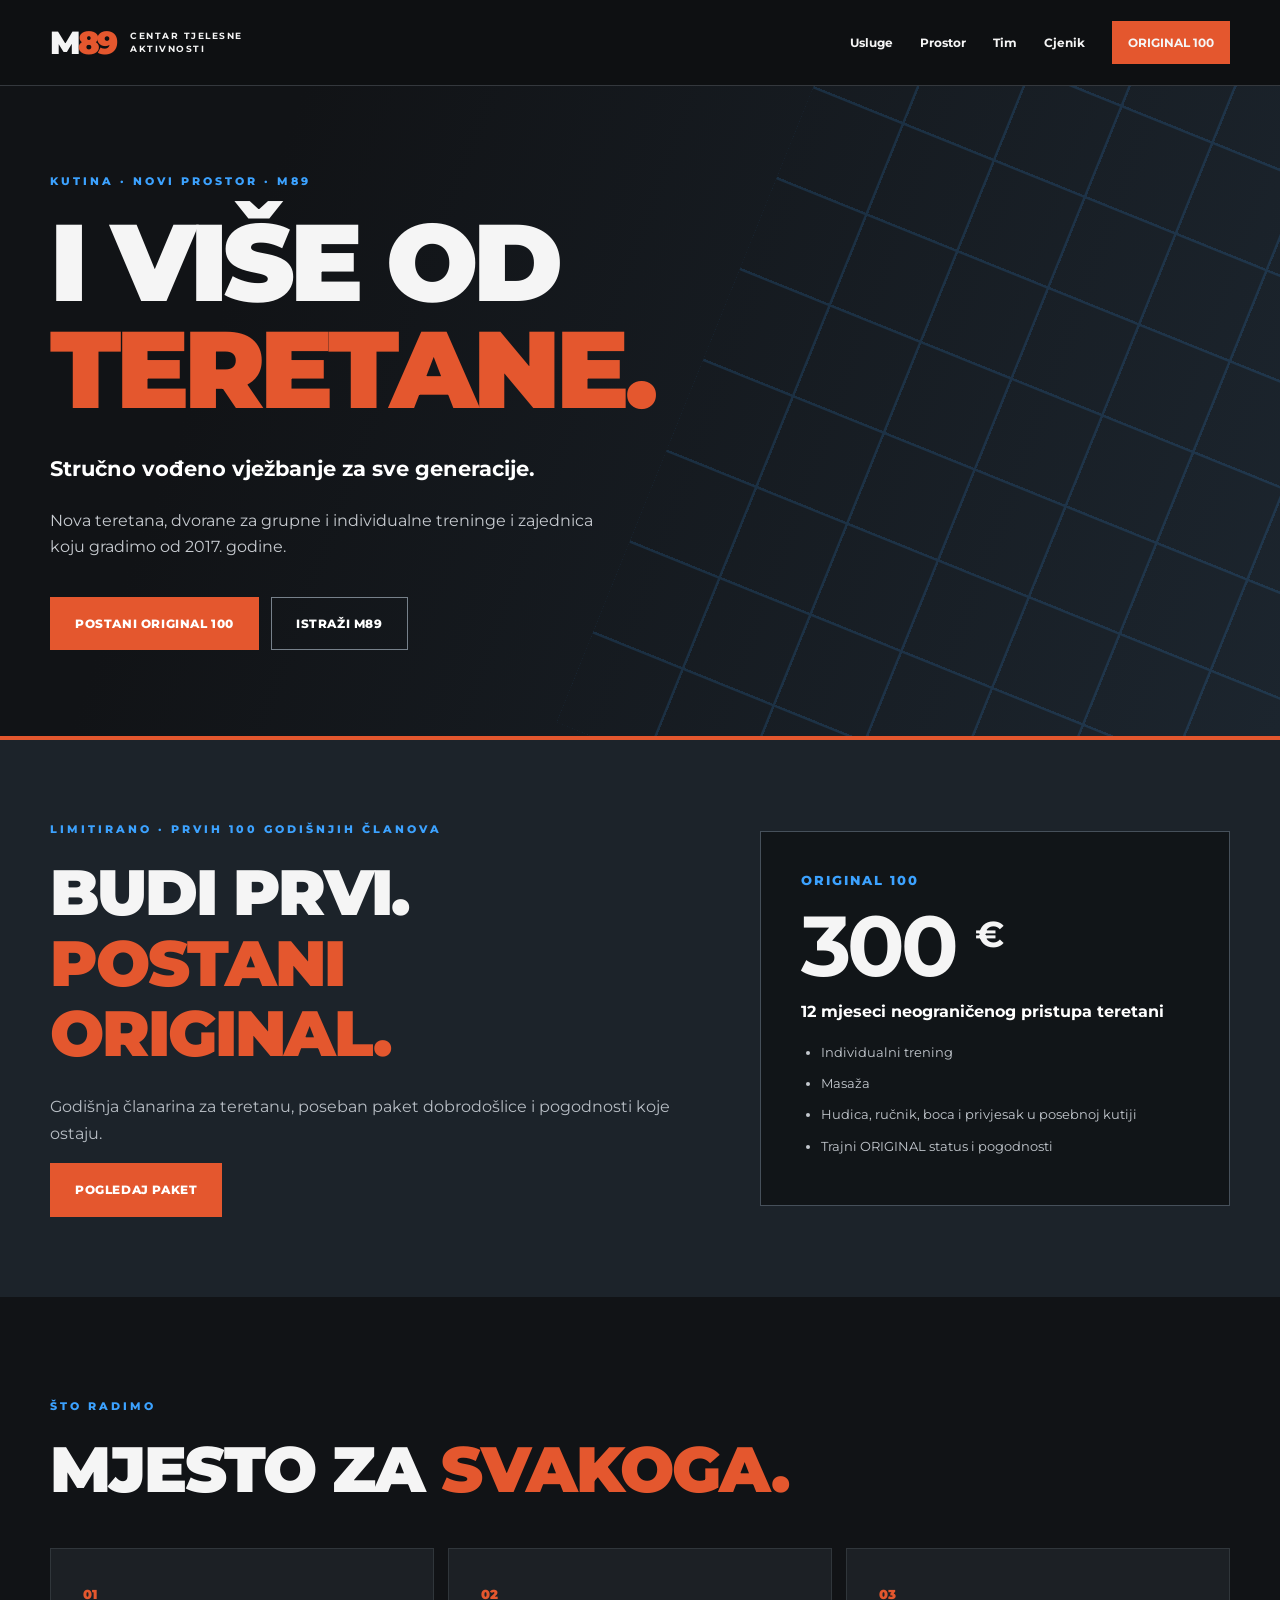
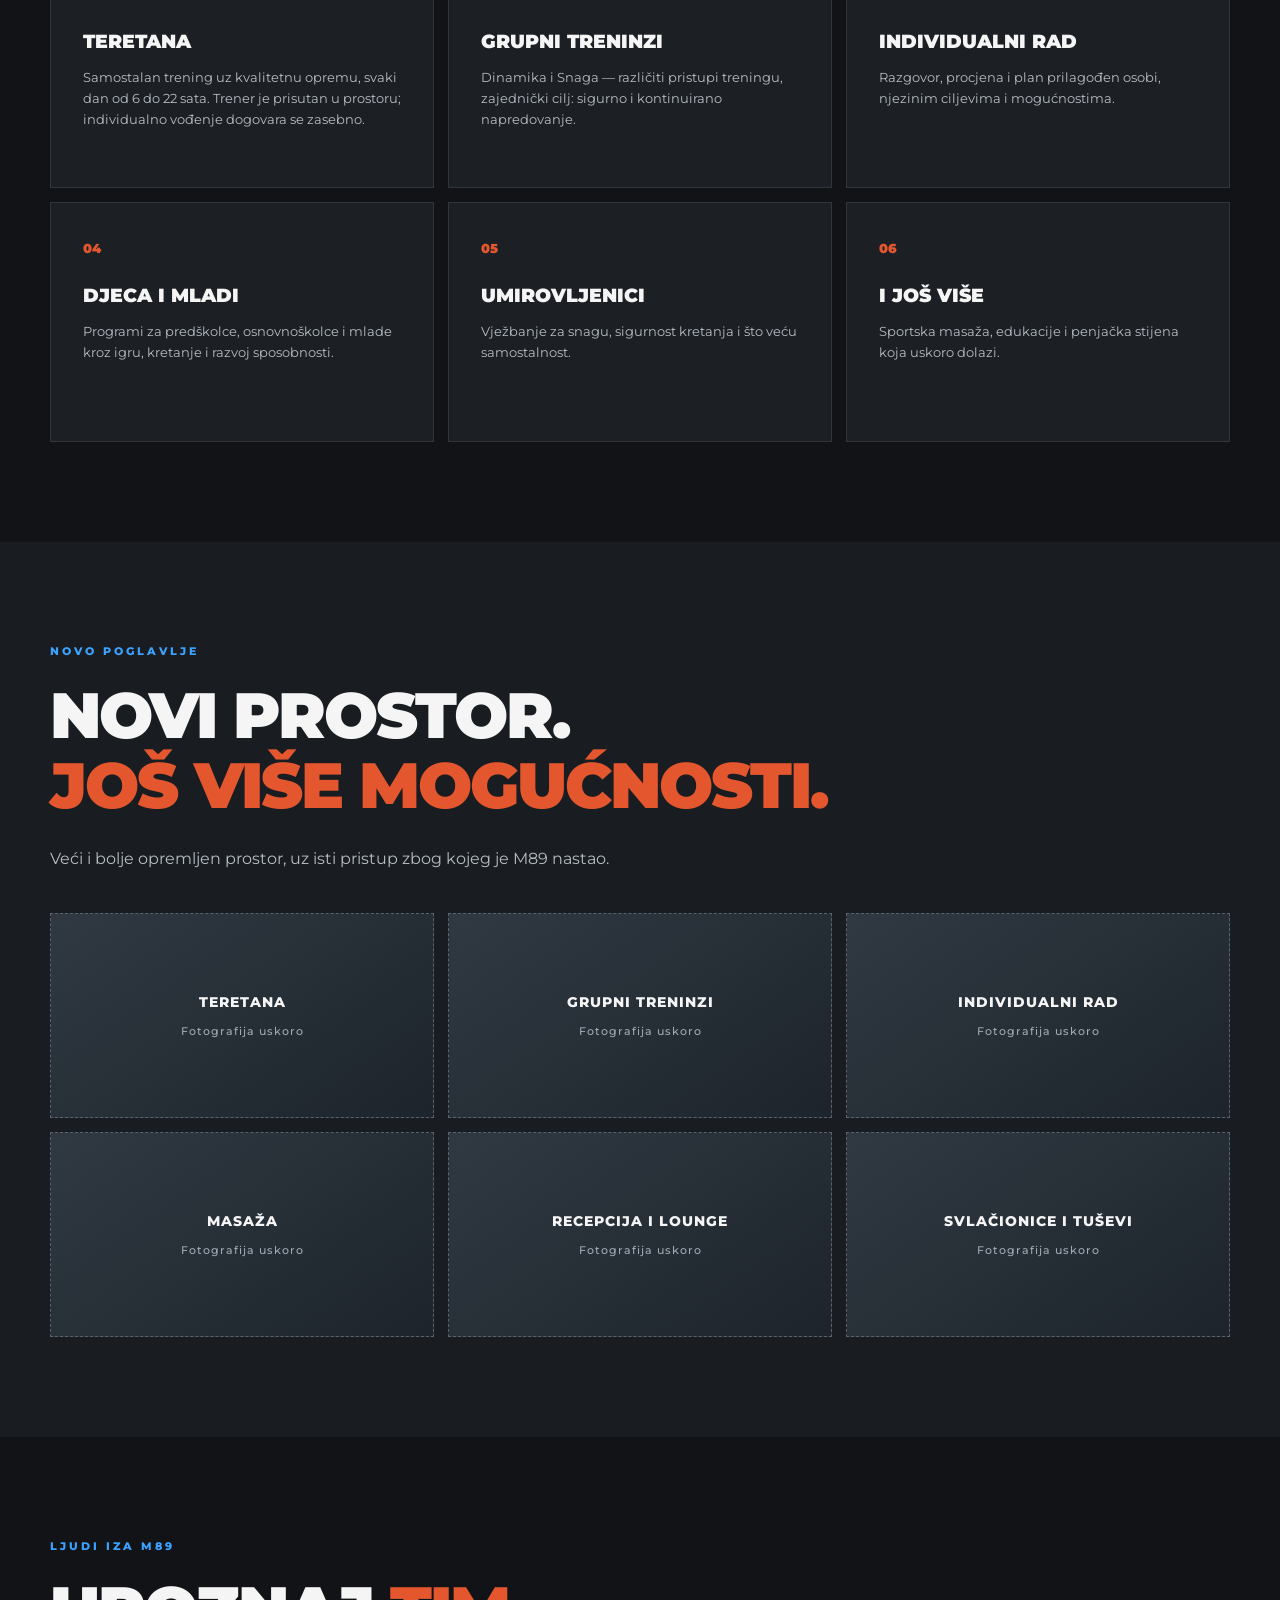
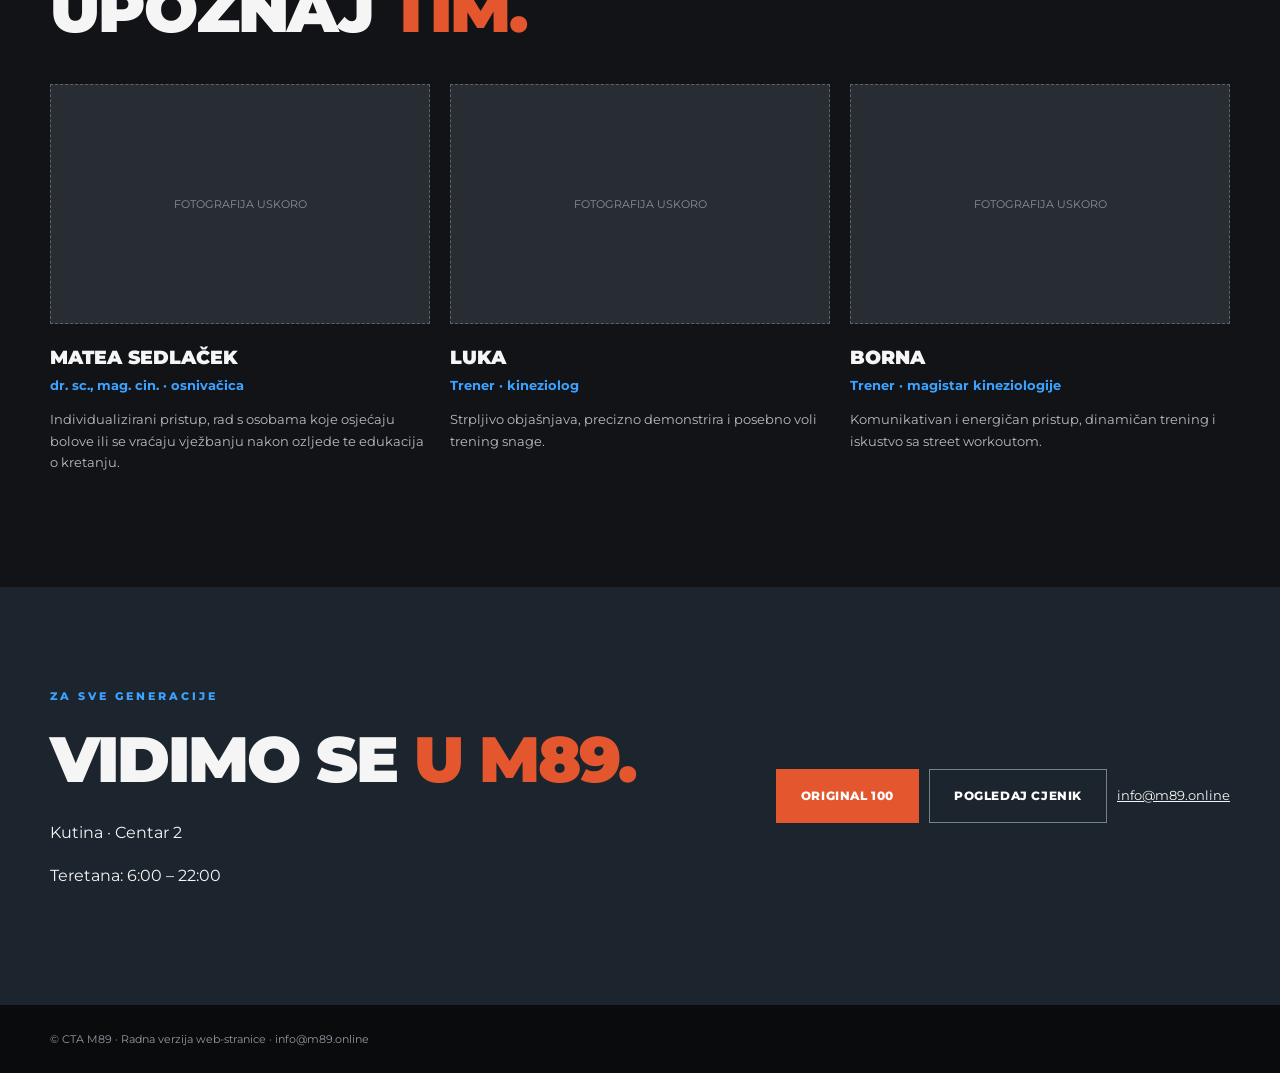
==== index.html @ 89d0e779 "Add files via upload" ====
<!doctype html><html lang="hr"><head><meta charset="utf-8"><meta name="viewport" content="width=device-width,initial-scale=1"><meta name="description" content="CTA M89 Kutina — stručno vođeno vježbanje za sve generacije."><title>CTA M89 | I više od teretane</title><link rel="preconnect" href="https://fonts.googleapis.com"><link rel="preconnect" href="https://fonts.gstatic.com" crossorigin><link href="https://fonts.googleapis.com/css2?family=Montserrat:wght@400;500;600;700;800;900&display=swap" rel="stylesheet"><link rel="stylesheet" href="style.css"></head><body><header class="nav"><a class="brand" href="./"><span class="mark">M<span>89</span></span><small>CENTAR TJELESNE AKTIVNOSTI</small></a><button class="menu" aria-label="Otvori izbornik" onclick="document.querySelector('.links').classList.toggle('open')">☰</button><nav class="links"><a href="#usluge">Usluge</a><a href="#prostor">Prostor</a><a href="#tim">Tim</a><a href="cjenik/">Cjenik</a><a class="navcta" href="original-100/">ORIGINAL 100</a></nav></header><main><section class="hero"><div class="wrap"><div class="eyebrow">KUTINA · NOVI PROSTOR · M89</div><h1>I VIŠE OD<br><em>TERETANE.</em></h1><p class="lead">Stručno vođeno vježbanje za sve generacije.</p><p>Nova teretana, dvorane za grupne i individualne treninge i zajednica koju gradimo od 2017. godine.</p><div class="actions"><a class="btn" href="original-100/">POSTANI ORIGINAL 100</a><a class="btn ghost" href="#usluge">ISTRAŽI M89</a></div></div><div class="hero-grid" aria-hidden="true"></div></section><section class="feature" id="original"><div class="wrap feature-inner"><div><div class="eyebrow">LIMITIRANO · PRVIH 100 GODIŠNJIH ČLANOVA</div><h2>BUDI PRVI.<br><em>POSTANI ORIGINAL.</em></h2><p>Godišnja članarina za teretanu, poseban paket dobrodošlice i pogodnosti koje ostaju.</p><a class="btn" href="original-100/">POGLEDAJ PAKET</a></div><div class="pricepanel"><span>ORIGINAL 100</span><strong>300 <sup>€</sup></strong><p>12 mjeseci neograničenog pristupa teretani</p><ul><li>Individualni trening</li><li>Masaža</li><li>Hudica, ručnik, boca i privjesak u posebnoj kutiji</li><li>Trajni ORIGINAL status i pogodnosti</li></ul></div></div></section><section class="section" id="usluge"><div class="wrap"><div class="eyebrow">ŠTO RADIMO</div><h2>MJESTO ZA <em>SVAKOGA.</em></h2><div class="cards"><article><span>01</span><h3>TERETANA</h3><p>Samostalan trening uz kvalitetnu opremu, svaki dan od 6 do 22 sata. Trener je prisutan u prostoru; individualno vođenje dogovara se zasebno.</p></article><article><span>02</span><h3>GRUPNI TRENINZI</h3><p>Dinamika i Snaga — različiti pristupi treningu, zajednički cilj: sigurno i kontinuirano napredovanje.</p></article><article><span>03</span><h3>INDIVIDUALNI RAD</h3><p>Razgovor, procjena i plan prilagođen osobi, njezinim ciljevima i mogućnostima.</p></article><article><span>04</span><h3>DJECA I MLADI</h3><p>Programi za predškolce, osnovnoškolce i mlade kroz igru, kretanje i razvoj sposobnosti.</p></article><article><span>05</span><h3>UMIROVLJENICI</h3><p>Vježbanje za snagu, sigurnost kretanja i što veću samostalnost.</p></article><article><span>06</span><h3>I JOŠ VIŠE</h3><p>Sportska masaža, edukacije i penjačka stijena koja uskoro dolazi.</p></article></div></div></section><section class="section alt" id="prostor"><div class="wrap"><div class="eyebrow">NOVO POGLAVLJE</div><h2>NOVI PROSTOR.<br><em>JOŠ VIŠE MOGUĆNOSTI.</em></h2><p class="intro">Veći i bolje opremljen prostor, uz isti pristup zbog kojeg je M89 nastao.</p><div class="photos"><div>TERETANA<small>Fotografija uskoro</small></div><div>GRUPNI TRENINZI<small>Fotografija uskoro</small></div><div>INDIVIDUALNI RAD<small>Fotografija uskoro</small></div><div>MASAŽA<small>Fotografija uskoro</small></div><div>RECEPCIJA I LOUNGE<small>Fotografija uskoro</small></div><div>SVLAČIONICE I TUŠEVI<small>Fotografija uskoro</small></div></div></div></section><section class="section" id="tim"><div class="wrap"><div class="eyebrow">LJUDI IZA M89</div><h2>UPOZNAJ <em>TIM.</em></h2><div class="team"><article><div class="portrait">FOTOGRAFIJA USKORO</div><h3>MATEA SEDLAČEK</h3><p class="role">dr. sc., mag. cin. · osnivačica</p><p>Individualizirani pristup, rad s osobama koje osjećaju bolove ili se vraćaju vježbanju nakon ozljede te edukacija o kretanju.</p></article><article><div class="portrait">FOTOGRAFIJA USKORO</div><h3>LUKA</h3><p class="role">Trener · kineziolog</p><p>Strpljivo objašnjava, precizno demonstrira i posebno voli trening snage.</p></article><article><div class="portrait">FOTOGRAFIJA USKORO</div><h3>BORNA</h3><p class="role">Trener · magistar kineziologije</p><p>Komunikativan i energičan pristup, dinamičan trening i iskustvo sa street workoutom.</p></article></div></div></section><section class="section contact"><div class="wrap"><div><div class="eyebrow">ZA SVE GENERACIJE</div><h2>VIDIMO SE <em>U M89.</em></h2><p>Kutina · Centar 2</p><p>Teretana: 6:00 – 22:00</p></div><div class="contact-actions"><a class="btn" href="original-100/">ORIGINAL 100</a><a class="btn ghost" href="cjenik/">POGLEDAJ CJENIK</a><a class="mail" href="mailto:info@m89.online">info@m89.online</a></div></div></section></main><footer><div class="wrap">© CTA M89 · Radna verzija web-stranice · <a href="mailto:info@m89.online">info@m89.online</a></div></footer></body></html>
---- style.css ----
:root{--bg:#111316;--panel:#1b1f23;--panel2:#23282e;--txt:#f5f5f5;--muted:#b7bdc4;--orange:#e4572e;--blue:#3ca2ff}*{box-sizing:border-box}html{scroll-behavior:smooth}body{margin:0;background:var(--bg);color:var(--txt);font-family:Montserrat,Arial,sans-serif;line-height:1.65}a{color:inherit;text-decoration:none}.wrap{width:min(1180px,calc(100% - 48px));margin:auto}.nav{height:86px;display:flex;align-items:center;justify-content:space-between;padding:0 max(24px,calc((100vw - 1180px)/2));background:#0e1012;border-bottom:1px solid #34383d;position:relative;z-index:10}.brand{display:flex;align-items:center;gap:15px}.mark{font-size:32px;font-weight:900;letter-spacing:-3px;line-height:1}.mark span{color:var(--orange)}.brand small{font-size:9px;font-weight:700;letter-spacing:1.5px;max-width:115px;line-height:1.4}.links{display:flex;gap:27px;align-items:center;font-size:12px;font-weight:700}.links a:hover{color:var(--blue)}.navcta{background:var(--orange);padding:12px 16px}.menu{display:none;background:none;color:white;border:0;font-size:24px}.hero{min-height:650px;position:relative;display:flex;align-items:center;overflow:hidden;background:linear-gradient(110deg,#111316 20%,#1c252e 100%)}.hero .wrap{position:relative;z-index:1;padding:85px 0}.hero-grid{position:absolute;right:-120px;top:-100px;width:700px;height:900px;transform:rotate(22deg);opacity:.15;background:repeating-linear-gradient(90deg,transparent 0 95px,var(--blue) 96px 98px),repeating-linear-gradient(0deg,transparent 0 95px,var(--blue) 96px 98px)}.eyebrow{font-size:11px;font-weight:800;letter-spacing:3px;color:var(--blue);margin-bottom:19px}h1,h2,h3,p{margin-top:0}h1{font-size:clamp(58px,8.5vw,118px);line-height:.99;letter-spacing:-5px;font-weight:900;margin-bottom:28px}h1 em,h2 em{font-style:normal;color:var(--orange)}.hero p{max-width:570px;color:#c7cbd0;font-size:16px}.hero .lead{font-size:21px;font-weight:700;color:#fff}.actions{display:flex;gap:12px;margin-top:36px;flex-wrap:wrap}.btn{display:inline-block;background:var(--orange);color:white;padding:16px 24px;font-size:12px;font-weight:800;letter-spacing:.6px;border:1px solid var(--orange);text-align:center}.btn:hover{filter:brightness(1.12)}.btn.ghost{background:transparent;border-color:#77818b}.feature{background:#1c232a;padding:80px 0;border-top:4px solid var(--orange)}.feature-inner{display:grid;grid-template-columns:1.15fr .85fr;gap:75px;align-items:center}.feature h2,.section h2{font-size:clamp(35px,5vw,64px);line-height:1.1;letter-spacing:-2px;font-weight:900;margin-bottom:26px}.feature p,.intro{color:var(--muted);max-width:640px}.pricepanel{background:#111518;border:1px solid #46505a;padding:35px 40px}.pricepanel>span{font-size:13px;letter-spacing:2px;font-weight:800;color:var(--blue)}.pricepanel strong{display:block;font-size:85px;line-height:1.25;letter-spacing:-4px}.pricepanel sup{font-size:36px}.pricepanel p{font-weight:700;color:white}.pricepanel ul{padding-left:20px;color:#c4c9cf;font-size:13px}.pricepanel li{margin:10px 0}.section{padding:100px 0}.section.alt{background:#191d21}.cards{display:grid;grid-template-columns:repeat(3,1fr);gap:14px;margin-top:44px}.cards article{background:#1c2025;border:1px solid #30363b;padding:32px;min-height:240px}.cards article span{color:var(--orange);font-weight:900;font-size:13px}.cards h3,.team h3{font-size:19px;font-weight:900;line-height:1.3;margin:22px 0 12px}.cards p,.team p{color:var(--muted);font-size:13px}.photos{display:grid;grid-template-columns:repeat(3,1fr);gap:14px;margin-top:40px}.photos>div{min-height:205px;background:linear-gradient(145deg,#303942,#1d242b);border:1px dashed #58636d;display:flex;align-items:center;justify-content:center;flex-direction:column;gap:8px;font-size:14px;font-weight:800;letter-spacing:1px;text-align:center}.photos small{font-size:11px;color:#9faab4;font-weight:500}.team{display:grid;grid-template-columns:repeat(3,1fr);gap:20px;margin-top:40px}.portrait{height:240px;background:#272d33;border:1px dashed #5a626a;display:grid;place-items:center;color:#87929d;font-size:11px}.team h3{margin:22px 0 4px}.team .role{color:var(--blue);font-weight:700}.contact{background:#1c252d}.contact .wrap{display:flex;justify-content:space-between;gap:30px;align-items:center}.contact-actions{display:flex;gap:10px;align-items:center;flex-wrap:wrap}.mail{font-size:13px;text-decoration:underline}footer{background:#0a0b0d;padding:25px 0;color:#929aa3;font-size:11px}.subhero{padding:95px 0 70px;background:linear-gradient(125deg,#17202a,#111316)}.subhero h1{font-size:clamp(48px,7vw,90px)}.subhero p{max-width:740px;color:var(--muted)}.detail-grid{display:grid;grid-template-columns:1fr 1fr;gap:24px}.detail-box{background:#1e2329;padding:30px;border:1px solid #3b434c}.detail-box h3{font-size:20px}.detail-box ul{padding-left:20px;color:var(--muted)}.note{font-size:12px;color:#b8bec5;background:#24282e;padding:20px;border-left:3px solid var(--blue)}.price-table{width:100%;border-collapse:collapse;margin:30px 0 50px;font-size:13px}.price-table th{text-align:left;color:var(--blue);font-size:11px;letter-spacing:1px}.price-table td,.price-table th{border-bottom:1px solid #343b42;padding:13px 10px}.price-table td:last-child,.price-table th:last-child{text-align:right;font-weight:700}.section h3.category{color:var(--orange);margin-top:40px}.disclaimer{font-size:12px;color:var(--muted)}@media(max-width:850px){.nav{padding:0 24px}.menu{display:block}.links{display:none;position:absolute;top:86px;left:0;right:0;background:#111316;padding:25px;flex-direction:column;align-items:flex-start}.links.open{display:flex}.feature-inner,.detail-grid{grid-template-columns:1fr}.cards,.photos,.team{grid-template-columns:repeat(2,1fr)}.contact .wrap{display:block}.contact-actions{margin-top:25px}}@media(max-width:560px){.wrap{width:calc(100% - 36px)}.brand small{display:none}.hero{min-height:600px}.hero .wrap{padding:70px 0}h1{letter-spacing:-3px}.cards,.photos,.team{grid-template-columns:1fr}.section{padding:70px 0}.feature{padding:65px 0}.pricepanel{padding:25px}.pricepanel strong{font-size:65px}.photos>div{min-height:160px}}
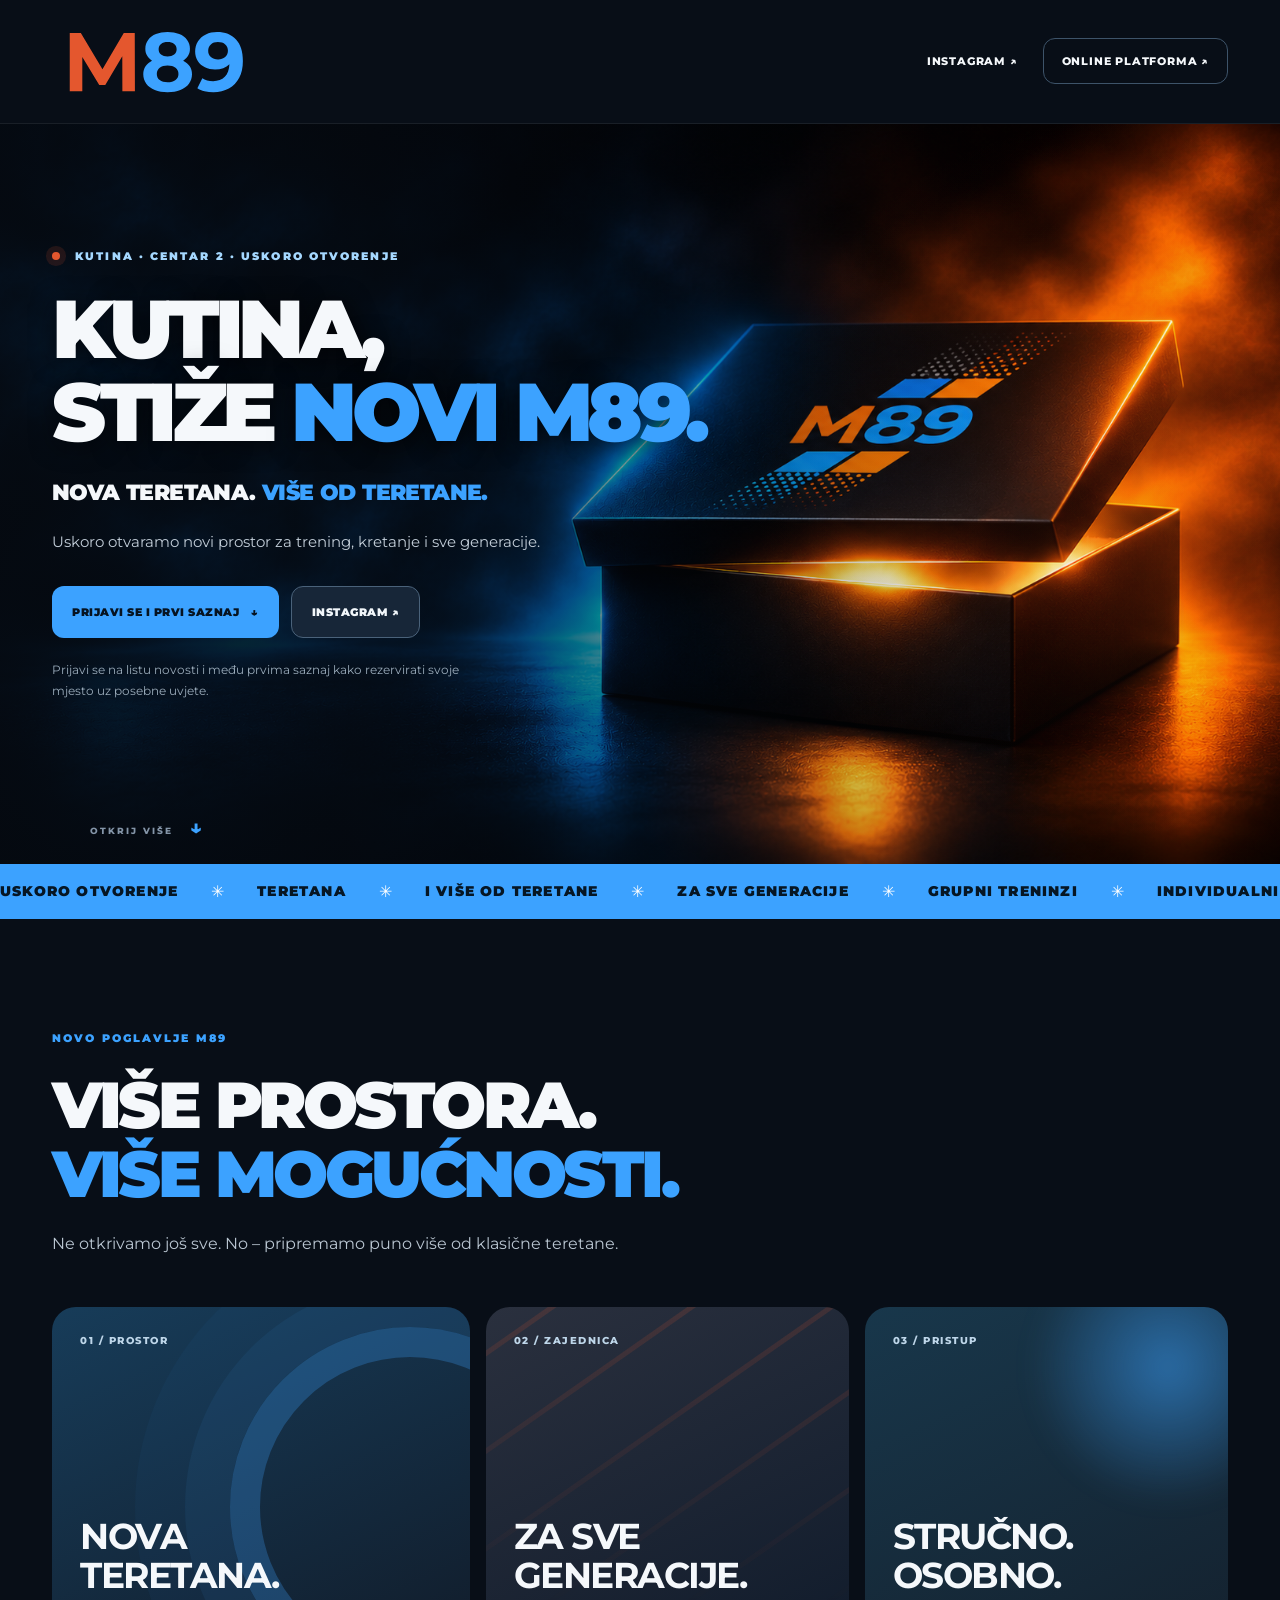
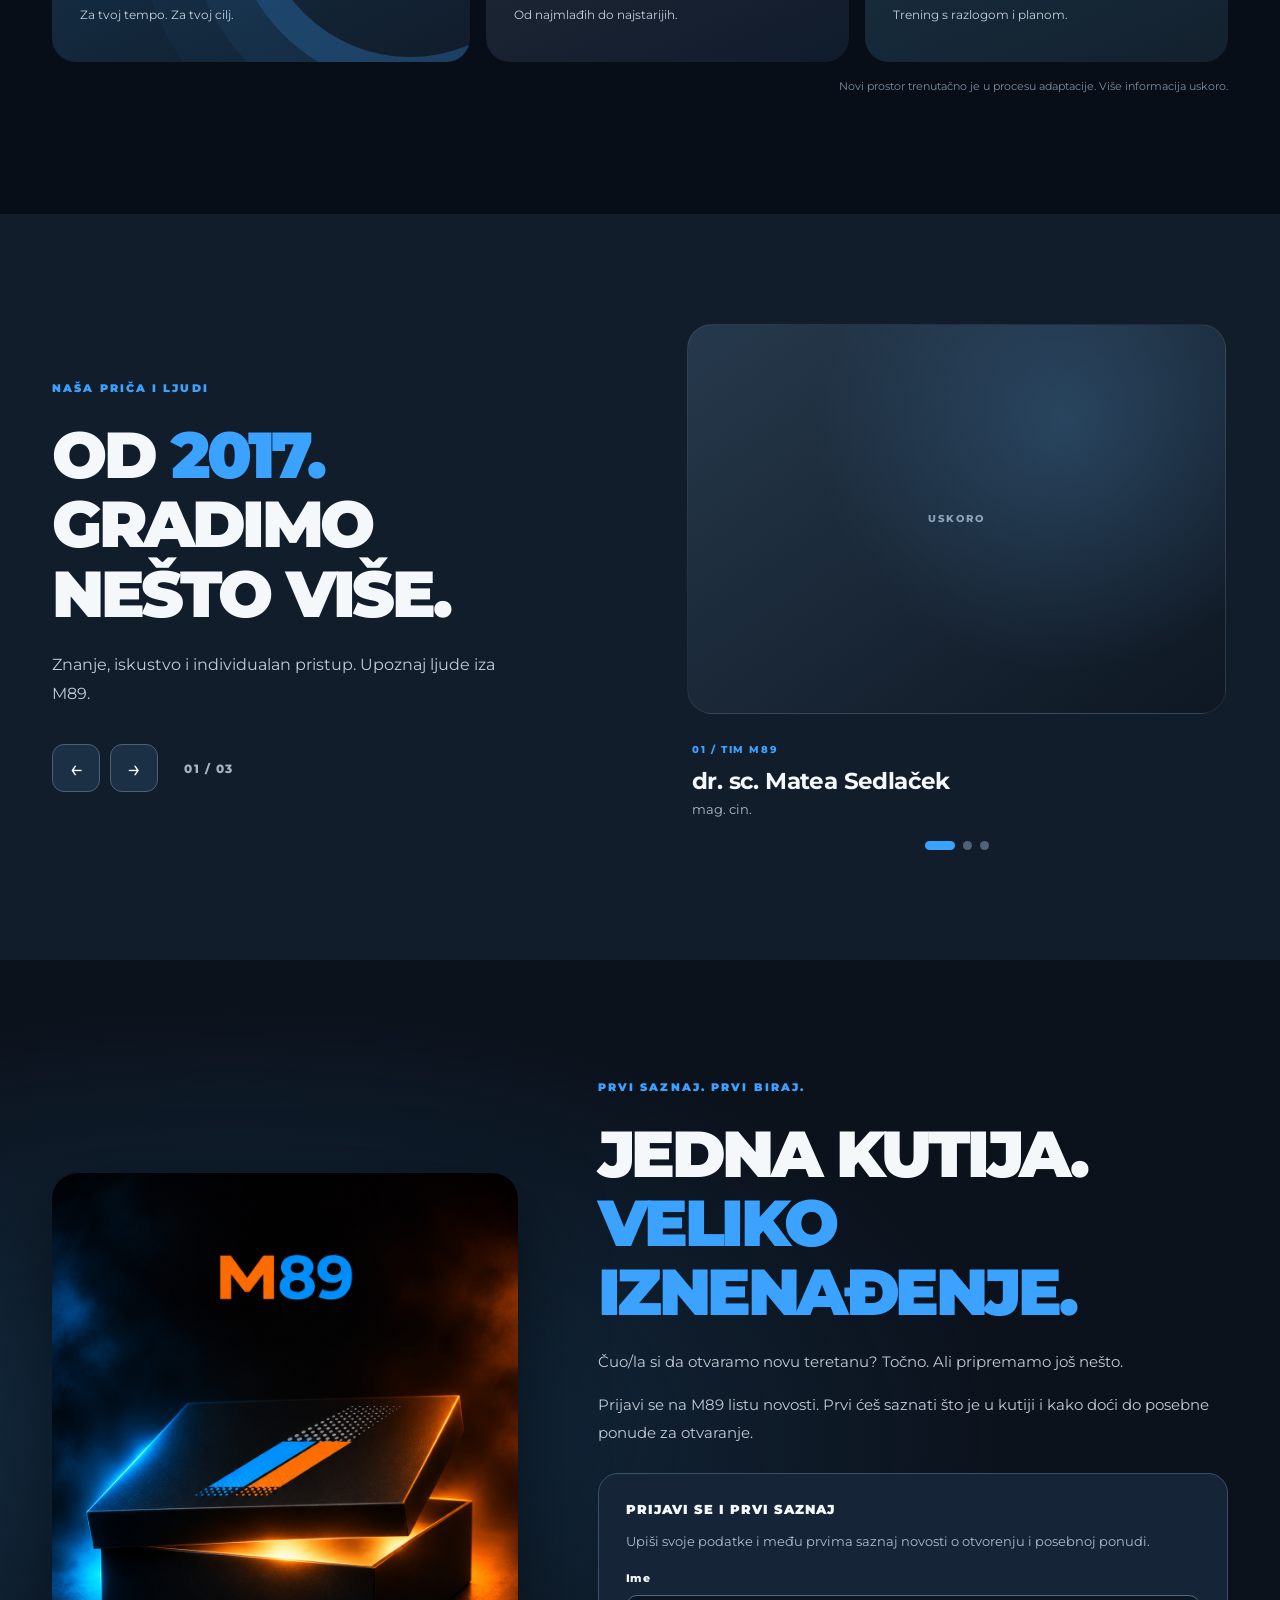
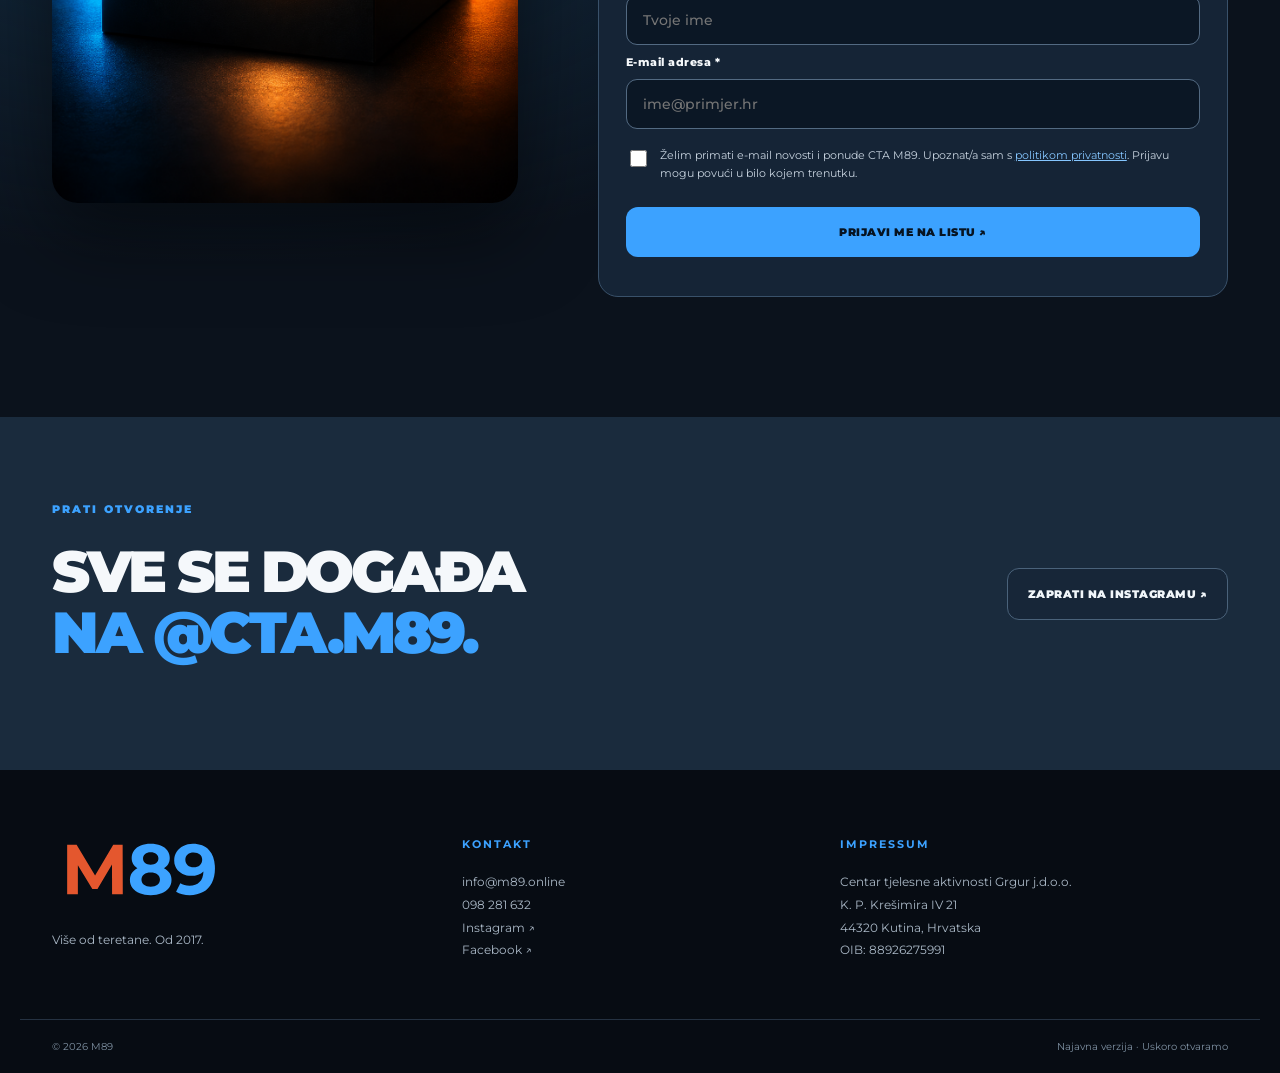
==== commit cc5419ea: "Add files via upload" ====
--- a/index.html
+++ b/index.html
@@ -1 +1,10 @@
-<!doctype html><html lang="hr"><head><meta charset="utf-8"><meta name="viewport" content="width=device-width,initial-scale=1"><meta name="description" content="CTA M89 Kutina — stručno vođeno vježbanje za sve generacije."><title>CTA M89 | I više od teretane</title><link rel="preconnect" href="https://fonts.googleapis.com"><link rel="preconnect" href="https://fonts.gstatic.com" crossorigin><link href="https://fonts.googleapis.com/css2?family=Montserrat:wght@400;500;600;700;800;900&display=swap" rel="stylesheet"><link rel="stylesheet" href="style.css"></head><body><header class="nav"><a class="brand" href="./"><span class="mark">M<span>89</span></span><small>CENTAR TJELESNE AKTIVNOSTI</small></a><button class="menu" aria-label="Otvori izbornik" onclick="document.querySelector('.links').classList.toggle('open')">☰</button><nav class="links"><a href="#usluge">Usluge</a><a href="#prostor">Prostor</a><a href="#tim">Tim</a><a href="cjenik/">Cjenik</a><a class="navcta" href="original-100/">ORIGINAL 100</a></nav></header><main><section class="hero"><div class="wrap"><div class="eyebrow">KUTINA · NOVI PROSTOR · M89</div><h1>I VIŠE OD<br><em>TERETANE.</em></h1><p class="lead">Stručno vođeno vježbanje za sve generacije.</p><p>Nova teretana, dvorane za grupne i individualne treninge i zajednica koju gradimo od 2017. godine.</p><div class="actions"><a class="btn" href="original-100/">POSTANI ORIGINAL 100</a><a class="btn ghost" href="#usluge">ISTRAŽI M89</a></div></div><div class="hero-grid" aria-hidden="true"></div></section><section class="feature" id="original"><div class="wrap feature-inner"><div><div class="eyebrow">LIMITIRANO · PRVIH 100 GODIŠNJIH ČLANOVA</div><h2>BUDI PRVI.<br><em>POSTANI ORIGINAL.</em></h2><p>Godišnja članarina za teretanu, poseban paket dobrodošlice i pogodnosti koje ostaju.</p><a class="btn" href="original-100/">POGLEDAJ PAKET</a></div><div class="pricepanel"><span>ORIGINAL 100</span><strong>300 <sup>€</sup></strong><p>12 mjeseci neograničenog pristupa teretani</p><ul><li>Individualni trening</li><li>Masaža</li><li>Hudica, ručnik, boca i privjesak u posebnoj kutiji</li><li>Trajni ORIGINAL status i pogodnosti</li></ul></div></div></section><section class="section" id="usluge"><div class="wrap"><div class="eyebrow">ŠTO RADIMO</div><h2>MJESTO ZA <em>SVAKOGA.</em></h2><div class="cards"><article><span>01</span><h3>TERETANA</h3><p>Samostalan trening uz kvalitetnu opremu, svaki dan od 6 do 22 sata. Trener je prisutan u prostoru; individualno vođenje dogovara se zasebno.</p></article><article><span>02</span><h3>GRUPNI TRENINZI</h3><p>Dinamika i Snaga — različiti pristupi treningu, zajednički cilj: sigurno i kontinuirano napredovanje.</p></article><article><span>03</span><h3>INDIVIDUALNI RAD</h3><p>Razgovor, procjena i plan prilagođen osobi, njezinim ciljevima i mogućnostima.</p></article><article><span>04</span><h3>DJECA I MLADI</h3><p>Programi za predškolce, osnovnoškolce i mlade kroz igru, kretanje i razvoj sposobnosti.</p></article><article><span>05</span><h3>UMIROVLJENICI</h3><p>Vježbanje za snagu, sigurnost kretanja i što veću samostalnost.</p></article><article><span>06</span><h3>I JOŠ VIŠE</h3><p>Sportska masaža, edukacije i penjačka stijena koja uskoro dolazi.</p></article></div></div></section><section class="section alt" id="prostor"><div class="wrap"><div class="eyebrow">NOVO POGLAVLJE</div><h2>NOVI PROSTOR.<br><em>JOŠ VIŠE MOGUĆNOSTI.</em></h2><p class="intro">Veći i bolje opremljen prostor, uz isti pristup zbog kojeg je M89 nastao.</p><div class="photos"><div>TERETANA<small>Fotografija uskoro</small></div><div>GRUPNI TRENINZI<small>Fotografija uskoro</small></div><div>INDIVIDUALNI RAD<small>Fotografija uskoro</small></div><div>MASAŽA<small>Fotografija uskoro</small></div><div>RECEPCIJA I LOUNGE<small>Fotografija uskoro</small></div><div>SVLAČIONICE I TUŠEVI<small>Fotografija uskoro</small></div></div></div></section><section class="section" id="tim"><div class="wrap"><div class="eyebrow">LJUDI IZA M89</div><h2>UPOZNAJ <em>TIM.</em></h2><div class="team"><article><div class="portrait">FOTOGRAFIJA USKORO</div><h3>MATEA SEDLAČEK</h3><p class="role">dr. sc., mag. cin. · osnivačica</p><p>Individualizirani pristup, rad s osobama koje osjećaju bolove ili se vraćaju vježbanju nakon ozljede te edukacija o kretanju.</p></article><article><div class="portrait">FOTOGRAFIJA USKORO</div><h3>LUKA</h3><p class="role">Trener · kineziolog</p><p>Strpljivo objašnjava, precizno demonstrira i posebno voli trening snage.</p></article><article><div class="portrait">FOTOGRAFIJA USKORO</div><h3>BORNA</h3><p class="role">Trener · magistar kineziologije</p><p>Komunikativan i energičan pristup, dinamičan trening i iskustvo sa street workoutom.</p></article></div></div></section><section class="section contact"><div class="wrap"><div><div class="eyebrow">ZA SVE GENERACIJE</div><h2>VIDIMO SE <em>U M89.</em></h2><p>Kutina · Centar 2</p><p>Teretana: 6:00 – 22:00</p></div><div class="contact-actions"><a class="btn" href="original-100/">ORIGINAL 100</a><a class="btn ghost" href="cjenik/">POGLEDAJ CJENIK</a><a class="mail" href="mailto:info@m89.online">info@m89.online</a></div></div></section></main><footer><div class="wrap">© CTA M89 · Radna verzija web-stranice · <a href="mailto:info@m89.online">info@m89.online</a></div></footer></body></html>
+<!doctype html><html lang="hr"><head><meta charset="utf-8"><meta name="viewport" content="width=device-width,initial-scale=1"><meta name="theme-color" content="#080e17"><meta name="description" content="Uskoro otvaramo novu teretanu M89 u Kutini, Centar 2. Više od teretane, za sve generacije, od 2017."><title>M89 Kutina — uskoro otvaramo</title><link rel="preconnect" href="https://fonts.googleapis.com"><link rel="preconnect" href="https://fonts.gstatic.com" crossorigin><link href="https://fonts.googleapis.com/css2?family=Montserrat:wght@400;500;600;700;800;900&display=swap" rel="stylesheet"><link rel="stylesheet" href="styles.css"></head><body>
+<header class="site-header"><a class="brand" href="#vrh" aria-label="M89 – na početak"><img src="assets/m89-logo.svg" alt="M89 — Centar tjelesne aktivnosti"></a><nav aria-label="Glavni izbornik"><a href="https://www.instagram.com/cta.m89/" target="_blank" rel="noopener noreferrer">INSTAGRAM ↗</a><a class="nav-platform" href="https://members.m89.online/" target="_blank" rel="noopener noreferrer">ONLINE PLATFORMA ↗</a></nav></header>
+<main id="vrh"><section class="hero"><div class="hero-light"></div><div class="shell hero-grid"><div class="hero-copy"><p class="eyebrow fade-in"><span class="pulse"></span> KUTINA · CENTAR 2 · USKORO OTVORENJE</p><h1 class="fade-in">KUTINA,<br>STIŽE <em>NOVI M89.</em></h1><p class="lead fade-in">NOVA TERETANA. <span>VIŠE OD TERETANE.</span></p><p class="intro fade-in">Uskoro otvaramo novi prostor za trening, kretanje i sve generacije. </p><div class="hero-buttons fade-in"><a class="button primary" href="#prijava">PRIJAVI SE I PRVI SAZNAJ <span>↓</span></a><a class="button outline" href="https://www.instagram.com/cta.m89/" target="_blank" rel="noopener noreferrer">INSTAGRAM ↗</a></div><p class="micro fade-in">Prijavi se na listu novosti i među prvima saznaj kako rezervirati svoje mjesto uz posebne uvjete.</p></div></div><div class="scroll-tip">OTKRIJ VIŠE <span>↓</span></div></section>
+<div class="ticker" aria-label="Što pripremamo"><div class="ticker-track"><span>USKORO OTVORENJE</span><i>✳</i><span>TERETANA</span><i>✳</i><span>I VIŠE OD TERETANE</span><i>✳</i><span>ZA SVE GENERACIJE</span><i>✳</i><span>GRUPNI TRENINZI</span><i>✳</i><span>INDIVIDUALNI TRENINZI</span><i>✳</i><span>TRENINZI ZA DJECU</span><i>✳</i><span>TRENINZI ZA UMIROVLJENIKE</span><i>✳</i><span>USKORO OTVORENJE</span><i>✳</i><span>TERETANA</span><i>✳</i><span>I VIŠE OD TERETANE</span><i>✳</i><span>ZA SVE GENERACIJE</span><i>✳</i><span>GRUPNI TRENINZI</span><i>✳</i><span>INDIVIDUALNI TRENINZI</span><i>✳</i><span>TRENINZI ZA DJECU</span><i>✳</i><span>TRENINZI ZA UMIROVLJENIKE</span><i>✳</i></div></div>
+<section class="section shell" id="prostor"><div class="section-heading reveal"><p class="eyebrow">NOVO POGLAVLJE M89</p><h2>VIŠE PROSTORA.<br><span>VIŠE MOGUĆNOSTI.</span></h2><p>Ne otkrivamo još sve. No – pripremamo puno više od klasične teretane.</p></div><div class="tiles"><article class="tile tile-one reveal"><span class="tile-no">01 / PROSTOR</span><div class="tile-art circles"></div><div class="tile-content"><h3>NOVA<br>TERETANA.</h3><p>Za tvoj tempo. Za tvoj cilj.</p></div></article><article class="tile tile-two reveal"><span class="tile-no">02 / ZAJEDNICA</span><div class="tile-art stripes"></div><div class="tile-content"><h3>ZA SVE<br>GENERACIJE.</h3><p>Od najmlađih do najstarijih.</p></div></article><article class="tile tile-three reveal"><span class="tile-no">03 / PRISTUP</span><div class="tile-art glow"></div><div class="tile-content"><h3>STRUČNO.<br>OSOBNO.</h3><p>Trening s razlogom i planom.</p></div></article></div><p class="placeholder-note">Novi prostor trenutačno je u procesu adaptacije. Više informacija uskoro.</p></section>
+<section class="team-section" id="tim"><div class="shell team-layout"><div class="team-intro reveal"><p class="eyebrow">NAŠA PRIČA I LJUDI</p><h2>OD <span>2017.</span><br>GRADIMO<br>NEŠTO VIŠE.</h2><p>Znanje, iskustvo i individualan pristup. Upoznaj ljude iza M89.</p><div class="team-controls"><button type="button" id="prev" aria-label="Prethodni član tima">←</button><button type="button" id="next" aria-label="Sljedeći član tima">→</button><span id="team-count" aria-live="polite">01 / 03</span></div></div><div class="team-slider reveal" aria-label="Galerija tima"><div class="team-track" id="team-track"><article class="team-card"><div class="team-photo"><span>USKORO</span></div><div class="team-details"><span>01 / TIM M89</span><h3>dr. sc. Matea Sedlaček</h3><p>mag. cin.</p></div></article><article class="team-card"><div class="team-photo photo-two"><span>USKORO</span></div><div class="team-details"><span>02 / TIM M89</span><h3>Luka Vizner</h3><p>univ. bacc. cin.</p></div></article><article class="team-card"><div class="team-photo photo-three"><span>USKORO</span></div><div class="team-details"><span>03 / TIM M89</span><h3>Borna Čimbur</h3><p>mag. cin.</p></div></article></div><div class="team-dots" id="team-dots"><button aria-label="Matea" class="active" data-slide="0"></button><button aria-label="Luka" data-slide="1"></button><button aria-label="Borna" data-slide="2"></button></div></div></div></section>
+<section class="tease-section" id="prijava"><div class="shell tease-grid"><div class="tease-visual reveal"><img src="assets/kutija-detalj.png" alt="M89 misteriozna kutija — detalje otkrivamo uskoro" loading="lazy"></div><div class="tease-copy reveal"><p class="eyebrow">PRVI SAZNAJ. PRVI BIRAJ.</p><h2>JEDNA KUTIJA.<br><span>VELIKO IZNENAĐENJE.</span></h2><p>Čuo/la si da otvaramo novu teretanu? Točno. Ali pripremamo još nešto.</p><p>Prijavi se na M89 listu novosti. Prvi ćeš saznati što je u kutiji i kako doći do posebne ponude za otvaranje.</p><div class="signup-box"><div class="signup-title">PRIJAVI SE I PRVI SAZNAJ</div><p>Upiši svoje podatke i među prvima saznaj novosti o otvorenju i posebnoj ponudi.</p><form class="newsletter-form" action="https://members.m89.online/email_lists/916568/subscriptions" accept-charset="UTF-8" method="post"><label for="subscriber-name">Ime</label><input id="subscriber-name" type="text" name="name" autocomplete="given-name" placeholder="Tvoje ime"><label for="subscriber-email">E-mail adresa <span aria-hidden="true">*</span></label><input id="subscriber-email" type="email" name="email" autocomplete="email" required placeholder="ime@primjer.hr"><label class="consent"><input type="checkbox" required name="m89_consent_ui" value="yes"><span>Želim primati e-mail novosti i ponude CTA M89. Upoznat/a sam s <a href="politika-privatnosti.html" target="_blank" rel="noopener">politikom privatnosti</a>. Prijavu mogu povući u bilo kojem trenutku.</span></label><button class="button primary full" type="submit">PRIJAVI ME NA LISTU ↗</button></form></div></div></div></section>
+<section class="social-section"><div class="shell social-inner reveal"><div><p class="eyebrow">PRATI OTVORENJE</p><h2>SVE SE DOGAĐA<br><span>NA @CTA.M89.</span></h2></div><a class="button outline" href="https://www.instagram.com/cta.m89/" target="_blank" rel="noopener noreferrer">ZAPRATI NA INSTAGRAMU ↗</a></div></section></main>
+<footer class="footer"><div class="shell footer-grid"><div><img class="footer-logo" src="assets/m89-logo.svg" alt="M89 Centar tjelesne aktivnosti"><p>Više od teretane. Od 2017.</p></div><div><h3>KONTAKT</h3><a href="mailto:info@m89.online">info@m89.online</a><a href="tel:+38598281632">098 281 632</a><a href="https://www.instagram.com/cta.m89/" target="_blank" rel="noopener noreferrer">Instagram ↗</a><a href="https://www.facebook.com/cta.m89" target="_blank" rel="noopener noreferrer">Facebook ↗</a></div><div><h3>IMPRESSUM</h3><p>Centar tjelesne aktivnosti Grgur j.d.o.o.<br>K. P. Krešimira IV 21<br>44320 Kutina, Hrvatska<br>OIB: 88926275991</p></div></div><div class="shell footer-bottom"><span>© <span id="year">2026</span> M89</span><span>Najavna verzija · Uskoro otvaramo</span></div></footer>
+<script src="script.js"></script></body></html>
--- a/styles.css
+++ b/styles.css
@@ -0,0 +1,11 @@
+:root{--bg:#080e17;--panel:#111d2b;--blue:#3ca2ff;--orange:#e4572e;--text:#f5f8fb;--muted:#a9b7c6}*{box-sizing:border-box}html{scroll-behavior:smooth}body{margin:0;background:var(--bg);color:var(--text);font-family:Montserrat,Arial,sans-serif;overflow-x:hidden}a{color:inherit;text-decoration:none}button{font:inherit;cursor:pointer}.shell{max-width:1240px;margin:auto;padding:0 32px}.site-header{height:112px;display:flex;align-items:center;justify-content:space-between;gap:28px;padding:10px max(32px,calc((100vw - 1176px)/2));border-bottom:1px solid #ffffff12;background:#080e17}.brand{display:block;width:245px;max-width:45vw}.brand img{display:block;width:100%;height:auto;mix-blend-mode:screen}.site-header nav{display:flex;align-items:center;gap:25px}.site-header nav a{font-size:11px;font-weight:800;letter-spacing:.8px}.site-header nav a:hover{color:var(--blue)}.nav-platform{border:1px solid #3d5369;border-radius:12px;padding:15px 18px}.hero{min-height:740px;position:relative;overflow:hidden;background:radial-gradient(ellipse at 72% 36%,#12304b 0%,transparent 54%),linear-gradient(110deg,#0a111a,#101e2c)}.hero-light{position:absolute;inset:0;pointer-events:none;background:radial-gradient(circle at 87% 48%,#e4572e17,transparent 31%)}.hero-grid{display:grid;grid-template-columns:1.15fr .85fr;align-items:center;gap:35px;min-height:710px;padding-top:50px;padding-bottom:65px}.hero-copy{position:relative;z-index:2}.eyebrow{font-size:11px;font-weight:900;letter-spacing:2.1px;color:var(--blue);margin:0 0 25px}.pulse,.mini-dot{display:inline-block;width:8px;height:8px;border-radius:50%;background:var(--orange);margin-right:10px;box-shadow:0 0 0 6px #e4572e22;animation:pulse 2.5s infinite}.hero h1{font-size:clamp(55px,6.4vw,94px);line-height:1.01;letter-spacing:-5.5px;font-weight:900;margin:0 0 26px}.hero h1 em{font-style:normal;color:var(--blue)}.lead{font-size:clamp(15px,1.9vw,22px);font-weight:900;letter-spacing:-.6px}.lead span{color:var(--blue)}.intro{max-width:600px;color:#c2cdd8;line-height:1.8;font-size:15px}.hero-buttons{display:flex;gap:12px;flex-wrap:wrap;margin-top:31px}.button{display:inline-flex;align-items:center;justify-content:center;gap:12px;padding:18px 20px;border-radius:12px;font-size:11px;font-weight:900;letter-spacing:.5px;transition:transform .25s,background .25s,border-color .25s}.button:hover{transform:translateY(-4px)}.button.primary{background:var(--blue);color:#061321}.button.primary:hover{background:#79c1ff}.button.outline{border:1px solid #4a627a;background:#172638;color:#f1f6fa}.button.outline:hover{border-color:var(--blue)}.micro{font-size:12px;line-height:1.7;color:#9aabba;max-width:570px;margin-top:22px}.hero-visual{position:relative;border-radius:26px;overflow:hidden;box-shadow:0 35px 90px #0009,0 0 65px #3ca2ff10;transform:rotate(1deg)}.hero-visual img{display:block;width:100%;height:550px;object-fit:cover;object-position:center}.visual-label{position:absolute;bottom:0;left:0;right:0;background:linear-gradient(transparent,#07111cdb);padding:60px 25px 23px;font-size:10px;letter-spacing:2px;font-weight:900}.scroll-tip{position:absolute;bottom:25px;left:7%;color:#8495a8;font-size:9px;letter-spacing:2px;font-weight:800}.scroll-tip span{font-size:20px;margin-left:12px;color:var(--blue)}.ticker{background:var(--blue);color:#061624;overflow:hidden;padding:18px 0}.ticker-track{display:flex;align-items:center;gap:33px;width:max-content;white-space:nowrap;animation:marquee 38s linear infinite}.ticker-track span{font-size:14px;font-weight:900;letter-spacing:1.2px}.ticker-track i{font-style:normal;color:white}.section{padding-top:112px;padding-bottom:110px}.section-heading{max-width:840px;margin-bottom:48px}.section-heading h2,.team-intro h2,.tease-copy h2,.social-inner h2{font-size:clamp(39px,5.1vw,70px);line-height:1.06;letter-spacing:-3.5px;font-weight:900;margin:0 0 22px}.section-heading h2 span,.team-intro h2 span,.tease-copy h2 span,.social-inner h2 span{color:var(--blue)}.section-heading>p:last-child{color:#bac6d2;line-height:1.8;font-size:16px}.tiles{display:grid;grid-template-columns:1.15fr 1fr 1fr;gap:16px}.tile{min-height:355px;border-radius:24px;padding:28px;position:relative;overflow:hidden;display:flex;flex-direction:column;justify-content:end;isolation:isolate;transition:transform .25s}.tile:hover{transform:translateY(-7px)}.tile-one{background:linear-gradient(155deg,#173c59,#111c2a)}.tile-two{background:linear-gradient(155deg,#2a303e,#101b2b)}.tile-three{background:linear-gradient(155deg,#18374b,#14212e)}.tile-no{position:absolute;top:27px;left:28px;color:#bed6e9;font-size:10px;font-weight:800;letter-spacing:1.5px}.tile-content{position:relative;z-index:1}.tile h3{font-size:clamp(25px,2.8vw,36px);letter-spacing:-1.5px;line-height:1.08;margin:0 0 12px}.tile p{font-size:12px;color:#c3d0db}.tile-art{position:absolute;inset:0}.circles:before{content:"";position:absolute;width:300px;height:300px;top:20px;right:-120px;border:30px solid #3ca2ff44;border-radius:50%;box-shadow:0 0 0 45px #3ca2ff11,0 0 0 95px #3ca2ff0a}.stripes{background:repeating-linear-gradient(145deg,transparent 0 35px,#e4572e28 36px 40px,transparent 41px 80px);mask-image:linear-gradient(#000,transparent 85%)}.glow:before{content:"";position:absolute;width:300px;height:300px;top:-90px;right:-90px;border-radius:50%;background:radial-gradient(circle,#3ca2ff88,transparent 65%);filter:blur(12px)}.placeholder-note{text-align:right;color:#7c8d9f;font-size:11px;margin-top:17px}.team-section{padding:110px 0;background:#111d2b}.team-layout{display:grid;grid-template-columns:1fr 1fr;align-items:center;gap:90px}.team-intro>p:not(.eyebrow){color:#c1ccd7;font-size:16px;line-height:1.85;max-width:450px}.team-controls{display:flex;align-items:center;gap:10px;margin-top:35px}.team-controls button{height:48px;width:48px;border:1px solid #4b6176;border-radius:12px;background:#1b3045;color:white;font-size:24px;transition:background .2s}.team-controls button:hover{background:#2a5579}.team-controls span{font-size:12px;color:#a4b5c5;margin-left:16px;letter-spacing:1.5px;font-weight:800}.team-slider{overflow:hidden;min-width:0}.team-track{display:flex;transition:transform .5s cubic-bezier(.2,.7,.2,1);touch-action:pan-y}.team-card{min-width:100%;padding:0 2px}.team-photo{height:390px;border-radius:25px;background:radial-gradient(circle at 70% 25%,#38648a77,transparent 52%),linear-gradient(145deg,#26394c,#0e1723);border:1px solid #ffffff15;display:flex;align-items:center;justify-content:center}.team-photo span{color:#8ca4ba;font-size:10px;letter-spacing:2px;font-weight:800}.photo-two{background:radial-gradient(circle at 35% 25%,#e4572e33,transparent 50%),linear-gradient(145deg,#293a4d,#0d1825)}.photo-three{background:radial-gradient(circle at 65% 35%,#3ca2ff44,transparent 50%),linear-gradient(145deg,#26374a,#0d1722)}.team-details{padding:24px 5px}.team-details>span{font-size:10px;color:var(--blue);letter-spacing:1.6px;font-weight:800}.team-details h3{font-size:23px;letter-spacing:-.6px;margin:10px 0 6px}.team-details p{color:#acbac8;margin:0;font-size:13px}.team-dots{display:flex;gap:8px;justify-content:center}.team-dots button{width:9px;height:9px;border:0;border-radius:10px;background:#506277;padding:0;transition:width .25s,background .25s}.team-dots button.active{width:30px;background:var(--blue)}.tease-section{padding:120px 0;background:radial-gradient(ellipse at 18% 45%,#142f46 0%,transparent 52%),#0b121c}.tease-grid{display:grid;grid-template-columns:.85fr 1.15fr;align-items:center;gap:80px}.tease-visual{border-radius:26px;overflow:hidden;box-shadow:0 30px 80px #0008}.tease-visual img{display:block;width:100%;height:630px;object-fit:cover}.tease-copy>p:not(.eyebrow){font-size:15px;color:#c2cbd6;line-height:1.85}.signup-box{margin-top:27px;padding:27px;border:1px solid #39516a;background:#152436;border-radius:20px}.signup-title{font-size:13px;font-weight:900;letter-spacing:1px}.signup-box p{color:#aebdcc;line-height:1.7;font-size:13px}.signup-box .full{width:100%;margin:7px 0 12px}.signup-box small{display:block;font-size:10px;color:#8c9cad;line-height:1.5}.social-section{background:#1a2b3d;padding:85px 0}.social-inner{display:flex;align-items:center;justify-content:space-between;gap:30px}.social-inner h2{font-size:clamp(34px,4.5vw,60px)}.social-inner .button{flex-shrink:0}.footer{background:#070c13;padding:55px 0 20px}.footer-grid{display:grid;grid-template-columns:1.1fr 1fr 1.2fr;gap:55px}.footer-logo{width:235px;max-width:100%;mix-blend-mode:screen}.footer p,.footer a{font-size:12px;line-height:1.9;color:#aab8c6}.footer a{display:block}.footer a:hover{color:var(--blue)}.footer h3{font-size:11px;letter-spacing:2px;color:var(--blue);margin:12px 0 20px}.footer-bottom{border-top:1px solid #253242;margin-top:45px;padding-top:20px;display:flex;justify-content:space-between;gap:12px;color:#7f91a2;font-size:10px}.reveal,.fade-in{opacity:0;transform:translateY(28px);transition:opacity .75s ease,transform .75s ease}.reveal.visible,.fade-in.visible{opacity:1;transform:translateY(0)}@keyframes marquee{to{transform:translateX(-50%)}}@keyframes pulse{50%{box-shadow:0 0 0 10px #e4572e08}}@media(max-width:1000px){.hero-grid{grid-template-columns:1fr 0.9fr;gap:15px}.hero h1{font-size:clamp(46px,6vw,80px)}.hero-visual img{height:500px}.team-layout{gap:40px}.tease-grid{gap:40px}}@media(max-width:760px){.site-header{height:95px;padding:10px 22px}.brand{width:205px}.site-header nav{gap:8px}.site-header nav a{font-size:9px}.nav-platform{padding:12px}.shell{padding:0 22px}.hero-grid,.team-layout,.tease-grid{grid-template-columns:1fr}.hero-grid{padding-top:60px;padding-bottom:85px}.hero h1{font-size:clamp(49px,10vw,82px)}.hero-visual{max-width:530px;margin:auto}.hero-visual img{height:430px}.scroll-tip{left:22px}.tiles{grid-template-columns:1fr 1fr}.tile-one{grid-column:span 2}.team-section,.tease-section{padding:85px 0}.team-layout{gap:35px}.tease-visual{max-width:530px;margin:auto}.tease-visual img{height:520px}.social-inner{display:block}.social-inner .button{margin-top:12px}.footer-grid{grid-template-columns:1fr 1fr;gap:30px}.footer-grid>div:first-child{grid-column:span 2}}@media(max-width:480px){.site-header{height:80px}.brand{width:150px}.site-header nav{gap:7px}.site-header nav a{font-size:8px}.nav-platform{padding:10px 8px}.hero h1{font-size:clamp(43px,10.8vw,59px);letter-spacing:-3px}.hero-buttons .button{width:100%}.hero-visual img{height:400px}.section{padding-top:80px;padding-bottom:75px}.section-heading h2,.team-intro h2,.tease-copy h2,.social-inner h2{font-size:clamp(34px,9vw,48px);letter-spacing:-2px}.tiles{grid-template-columns:1fr}.tile-one{grid-column:auto}.tile{min-height:285px}.team-photo{height:340px}.tease-visual img{height:460px}.footer-grid{grid-template-columns:1fr}.footer-grid>div:first-child{grid-column:auto}.footer-bottom{flex-direction:column}}@media(prefers-reduced-motion:reduce){*,*:before,*:after{animation:none!important;scroll-behavior:auto!important;transition:none!important}.reveal,.fade-in{opacity:1;transform:none}}
+
+/* Najavna verzija v5: originalni logo, široki hero, aktivni Podia obrazac */
+.site-header{min-height:126px;height:auto}.brand{width:300px;max-width:43vw}.brand img,.footer-logo{mix-blend-mode:normal}.hero{background:linear-gradient(90deg,rgba(5,10,17,.93) 0%,rgba(5,10,17,.82) 28%,rgba(5,10,17,.36) 53%,rgba(5,10,17,.03) 80%),url('assets/hero-kutija.png') center center/cover no-repeat;min-height:740px}.hero-grid{display:flex;align-items:center;min-height:740px}.hero-copy{max-width:700px;padding:65px 0 75px}.hero h1{text-shadow:0 3px 24px #0009}.hero-visual{display:none}.hero .intro{max-width:490px}.hero .micro{max-width:450px}.hero .eyebrow{color:#a5d8ff}.tease-visual img{object-position:center}.newsletter-form{display:flex;flex-direction:column;gap:10px;margin-top:18px}.newsletter-form>label:not(.consent){font-size:11px;font-weight:800;letter-spacing:.5px}.newsletter-form>input{width:100%;border:1px solid #536a82;background:#0b1725;border-radius:11px;color:white;padding:15px 16px;font:500 14px Montserrat,Arial,sans-serif}.newsletter-form>input:focus{outline:2px solid var(--blue);outline-offset:2px}.newsletter-form .consent{display:flex;align-items:flex-start;gap:10px;font-size:11px;color:#c7d3df;line-height:1.7;margin:7px 0}.newsletter-form .consent input{margin-top:4px;accent-color:var(--blue);width:17px;height:17px;flex-shrink:0}.newsletter-form .consent a{color:#85c6ff;text-decoration:underline}.newsletter-form button{border:0;cursor:pointer}.footer-logo{width:265px}.ticker-track{animation-duration:48s}
+@media(max-width:760px){.site-header{min-height:96px}.brand{width:210px}.hero{background:linear-gradient(180deg,rgba(5,10,17,.76) 0%,rgba(5,10,17,.85) 60%,rgba(5,10,17,.4) 100%),url('assets/hero-kutija.png') 66% center/cover no-repeat;min-height:700px}.hero-grid{min-height:700px}.hero-copy{padding:50px 0 70px}.hero h1{font-size:clamp(47px,10vw,78px)}}
+@media(max-width:480px){.site-header{min-height:84px}.brand{width:155px}.hero{background:linear-gradient(180deg,rgba(5,10,17,.91),rgba(5,10,17,.73) 60%,rgba(5,10,17,.4)),url('assets/hero-kutija.png') 68% center/cover no-repeat}.hero-grid{min-height:700px}.hero-copy{padding:40px 0 60px}.hero h1{font-size:clamp(42px,10vw,60px)}}
+
+/* Završne dorade: manji logotipi u zaglavlju i podnožju */
+.site-header{min-height:100px}.brand{width:205px;max-width:38vw}.footer-logo{width:175px}
+@media(max-width:760px){.site-header{min-height:84px}.brand{width:165px}}
+@media(max-width:480px){.site-header{min-height:76px}.brand{width:130px}.footer-logo{width:155px}}
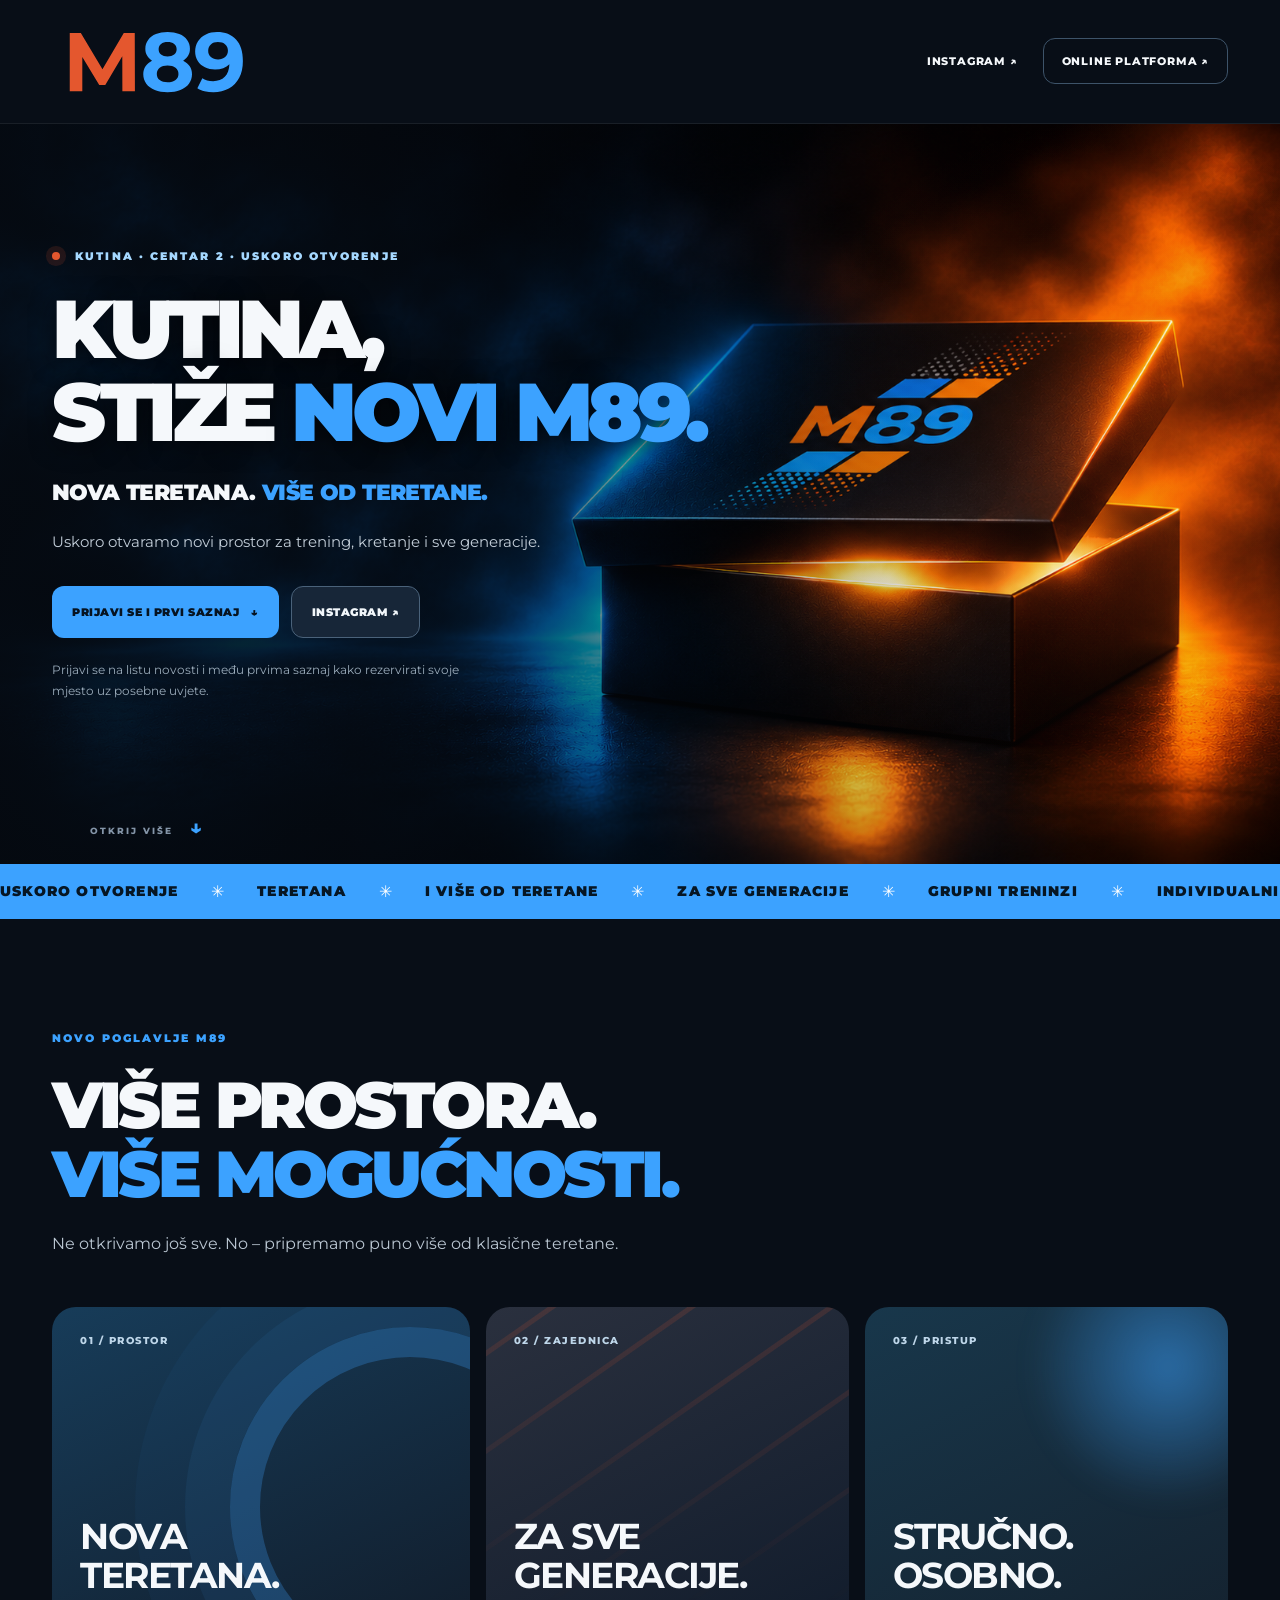
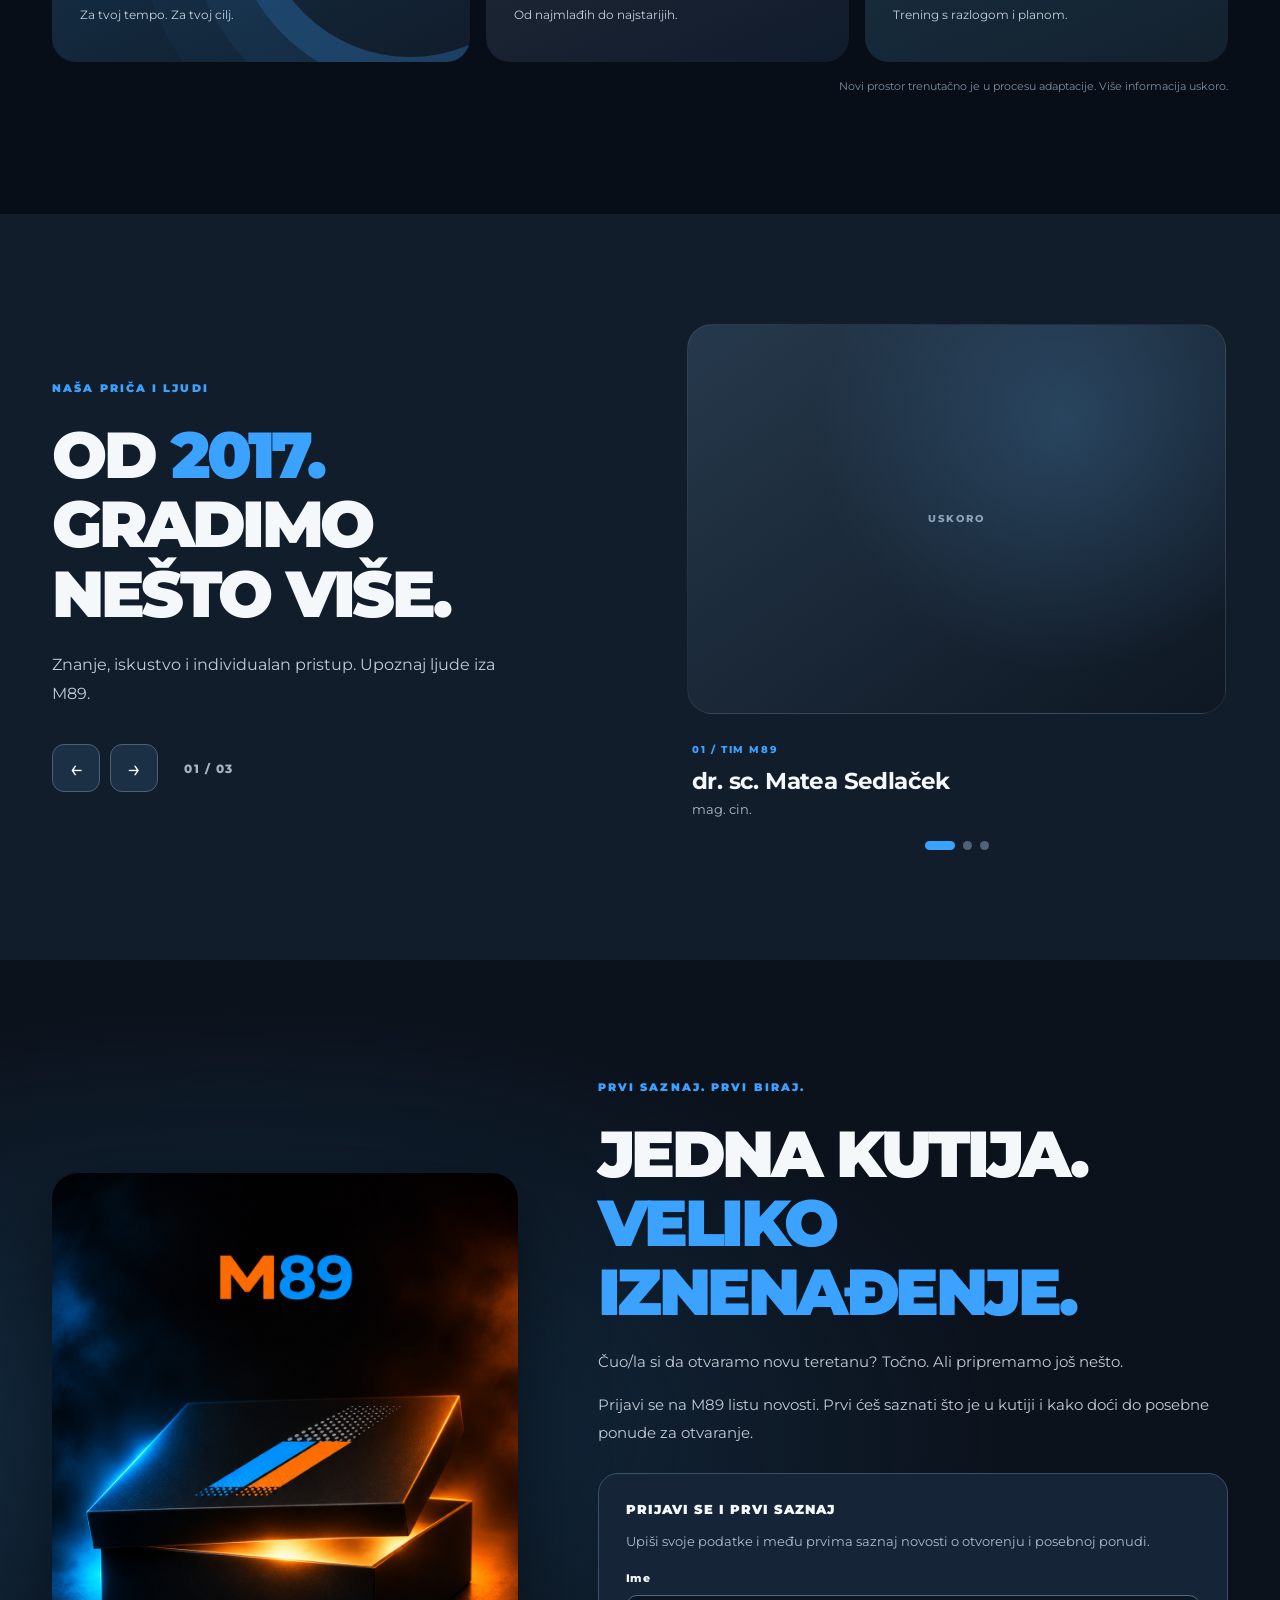
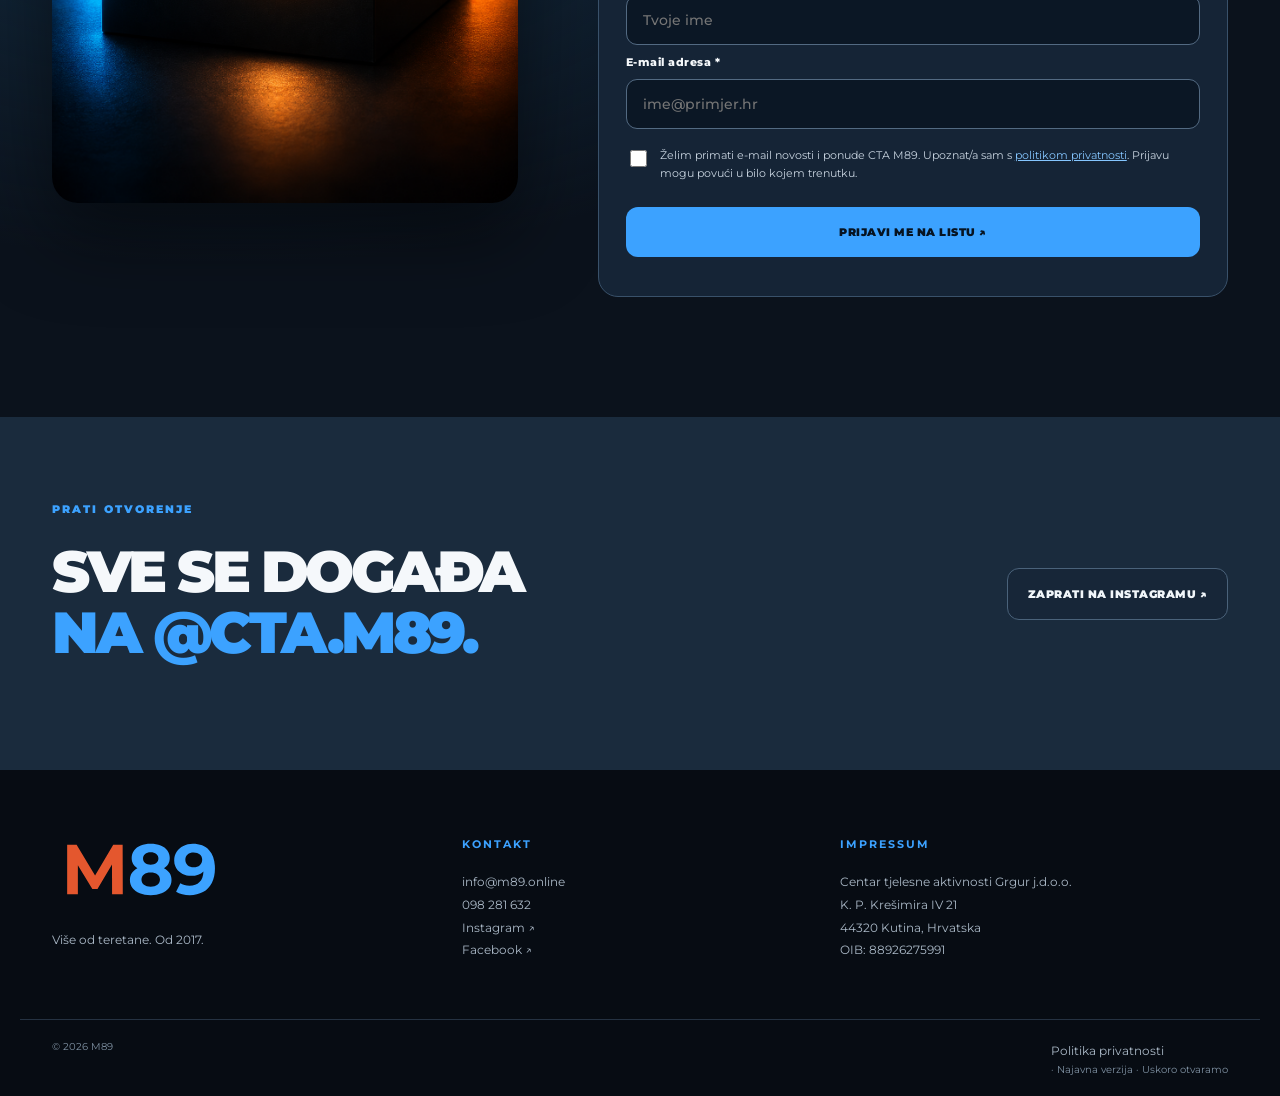
==== commit 52283dd6: "Add files via upload" ====
--- a/index.html
+++ b/index.html
@@ -6,5 +6,5 @@
 <section class="team-section" id="tim"><div class="shell team-layout"><div class="team-intro reveal"><p class="eyebrow">NAŠA PRIČA I LJUDI</p><h2>OD <span>2017.</span><br>GRADIMO<br>NEŠTO VIŠE.</h2><p>Znanje, iskustvo i individualan pristup. Upoznaj ljude iza M89.</p><div class="team-controls"><button type="button" id="prev" aria-label="Prethodni član tima">←</button><button type="button" id="next" aria-label="Sljedeći član tima">→</button><span id="team-count" aria-live="polite">01 / 03</span></div></div><div class="team-slider reveal" aria-label="Galerija tima"><div class="team-track" id="team-track"><article class="team-card"><div class="team-photo"><span>USKORO</span></div><div class="team-details"><span>01 / TIM M89</span><h3>dr. sc. Matea Sedlaček</h3><p>mag. cin.</p></div></article><article class="team-card"><div class="team-photo photo-two"><span>USKORO</span></div><div class="team-details"><span>02 / TIM M89</span><h3>Luka Vizner</h3><p>univ. bacc. cin.</p></div></article><article class="team-card"><div class="team-photo photo-three"><span>USKORO</span></div><div class="team-details"><span>03 / TIM M89</span><h3>Borna Čimbur</h3><p>mag. cin.</p></div></article></div><div class="team-dots" id="team-dots"><button aria-label="Matea" class="active" data-slide="0"></button><button aria-label="Luka" data-slide="1"></button><button aria-label="Borna" data-slide="2"></button></div></div></div></section>
 <section class="tease-section" id="prijava"><div class="shell tease-grid"><div class="tease-visual reveal"><img src="assets/kutija-detalj.png" alt="M89 misteriozna kutija — detalje otkrivamo uskoro" loading="lazy"></div><div class="tease-copy reveal"><p class="eyebrow">PRVI SAZNAJ. PRVI BIRAJ.</p><h2>JEDNA KUTIJA.<br><span>VELIKO IZNENAĐENJE.</span></h2><p>Čuo/la si da otvaramo novu teretanu? Točno. Ali pripremamo još nešto.</p><p>Prijavi se na M89 listu novosti. Prvi ćeš saznati što je u kutiji i kako doći do posebne ponude za otvaranje.</p><div class="signup-box"><div class="signup-title">PRIJAVI SE I PRVI SAZNAJ</div><p>Upiši svoje podatke i među prvima saznaj novosti o otvorenju i posebnoj ponudi.</p><form class="newsletter-form" action="https://members.m89.online/email_lists/916568/subscriptions" accept-charset="UTF-8" method="post"><label for="subscriber-name">Ime</label><input id="subscriber-name" type="text" name="name" autocomplete="given-name" placeholder="Tvoje ime"><label for="subscriber-email">E-mail adresa <span aria-hidden="true">*</span></label><input id="subscriber-email" type="email" name="email" autocomplete="email" required placeholder="ime@primjer.hr"><label class="consent"><input type="checkbox" required name="m89_consent_ui" value="yes"><span>Želim primati e-mail novosti i ponude CTA M89. Upoznat/a sam s <a href="politika-privatnosti.html" target="_blank" rel="noopener">politikom privatnosti</a>. Prijavu mogu povući u bilo kojem trenutku.</span></label><button class="button primary full" type="submit">PRIJAVI ME NA LISTU ↗</button></form></div></div></div></section>
 <section class="social-section"><div class="shell social-inner reveal"><div><p class="eyebrow">PRATI OTVORENJE</p><h2>SVE SE DOGAĐA<br><span>NA @CTA.M89.</span></h2></div><a class="button outline" href="https://www.instagram.com/cta.m89/" target="_blank" rel="noopener noreferrer">ZAPRATI NA INSTAGRAMU ↗</a></div></section></main>
-<footer class="footer"><div class="shell footer-grid"><div><img class="footer-logo" src="assets/m89-logo.svg" alt="M89 Centar tjelesne aktivnosti"><p>Više od teretane. Od 2017.</p></div><div><h3>KONTAKT</h3><a href="mailto:info@m89.online">info@m89.online</a><a href="tel:+38598281632">098 281 632</a><a href="https://www.instagram.com/cta.m89/" target="_blank" rel="noopener noreferrer">Instagram ↗</a><a href="https://www.facebook.com/cta.m89" target="_blank" rel="noopener noreferrer">Facebook ↗</a></div><div><h3>IMPRESSUM</h3><p>Centar tjelesne aktivnosti Grgur j.d.o.o.<br>K. P. Krešimira IV 21<br>44320 Kutina, Hrvatska<br>OIB: 88926275991</p></div></div><div class="shell footer-bottom"><span>© <span id="year">2026</span> M89</span><span>Najavna verzija · Uskoro otvaramo</span></div></footer>
+<footer class="footer"><div class="shell footer-grid"><div><img class="footer-logo" src="assets/m89-logo.svg" alt="M89 Centar tjelesne aktivnosti"><p>Više od teretane. Od 2017.</p></div><div><h3>KONTAKT</h3><a href="mailto:info@m89.online">info@m89.online</a><a href="tel:+38598281632">098 281 632</a><a href="https://www.instagram.com/cta.m89/" target="_blank" rel="noopener noreferrer">Instagram ↗</a><a href="https://www.facebook.com/cta.m89" target="_blank" rel="noopener noreferrer">Facebook ↗</a></div><div><h3>IMPRESSUM</h3><p>Centar tjelesne aktivnosti Grgur j.d.o.o.<br>K. P. Krešimira IV 21<br>44320 Kutina, Hrvatska<br>OIB: 88926275991</p></div></div><div class="shell footer-bottom"><span>© <span id="year">2026</span> M89</span><span><a href="politika-privatnosti.html">Politika privatnosti</a> · Najavna verzija · Uskoro otvaramo</span></div></footer>
 <script src="script.js"></script></body></html>
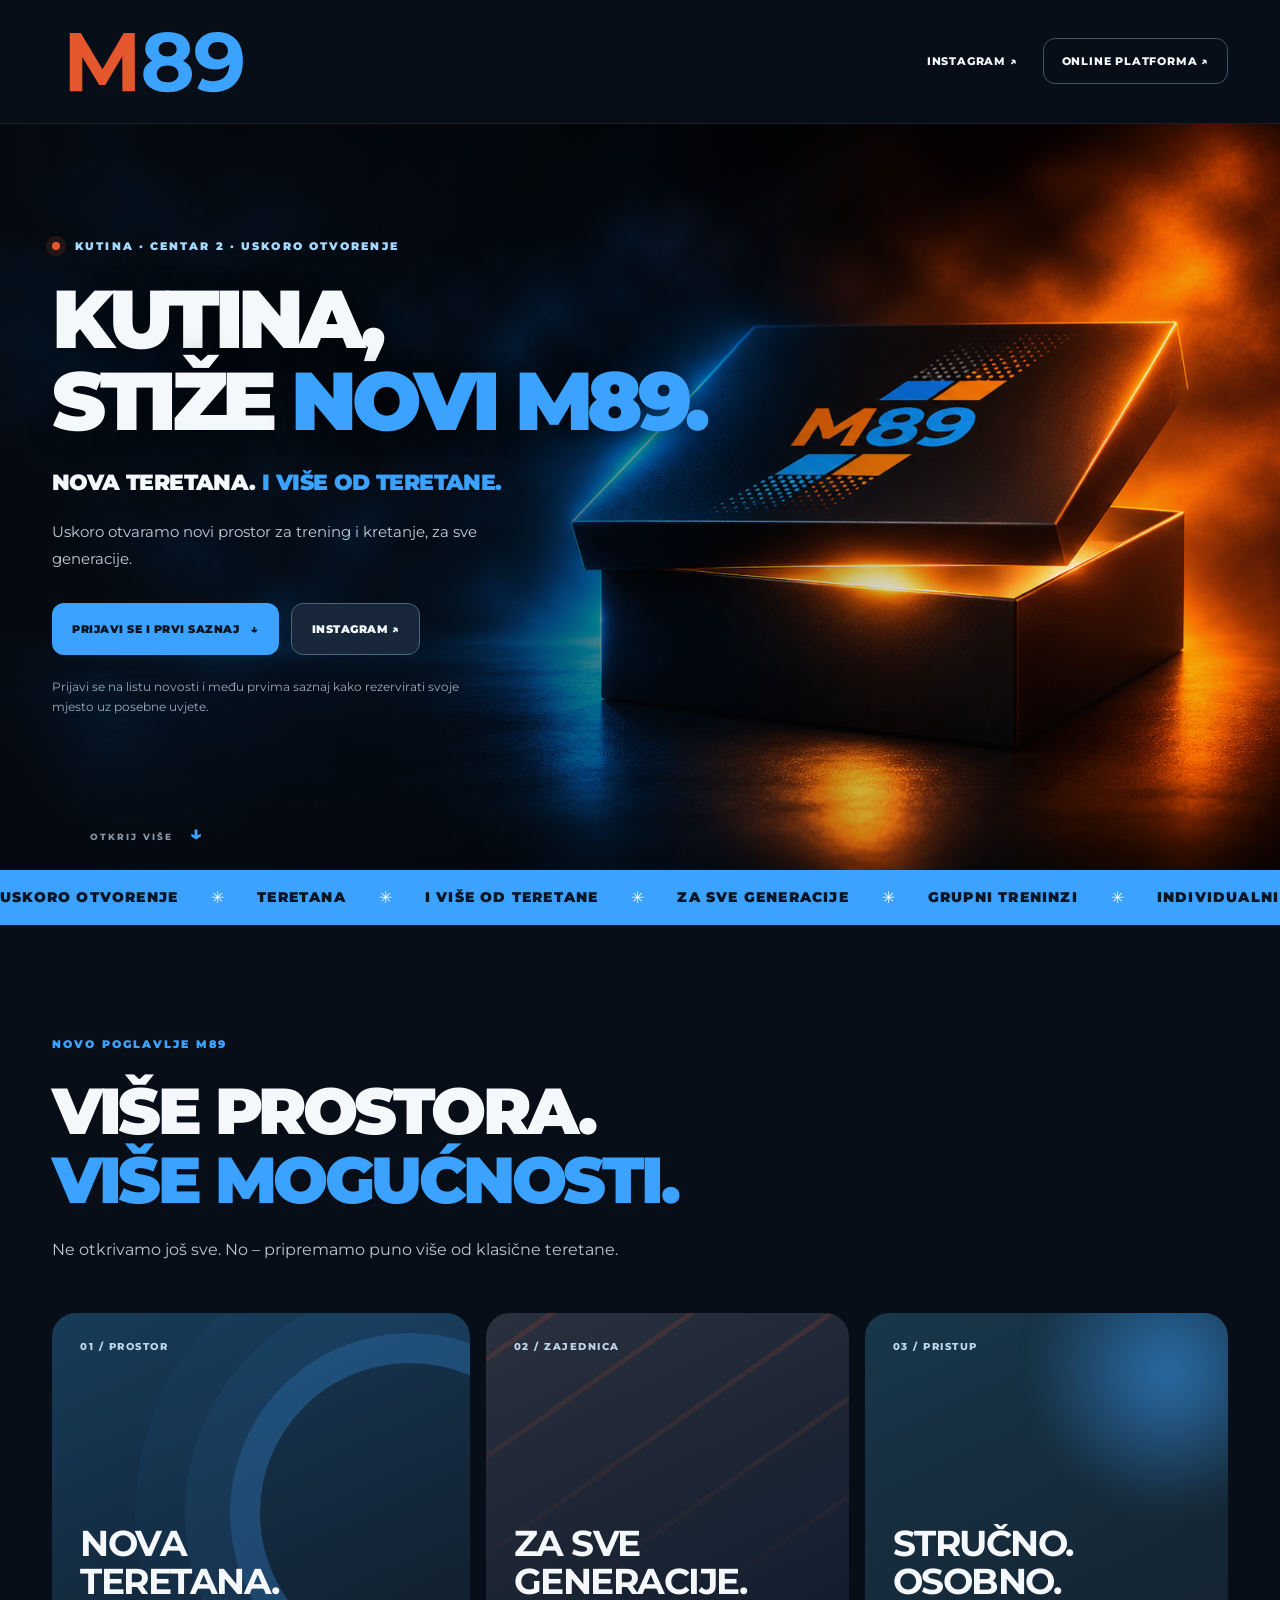
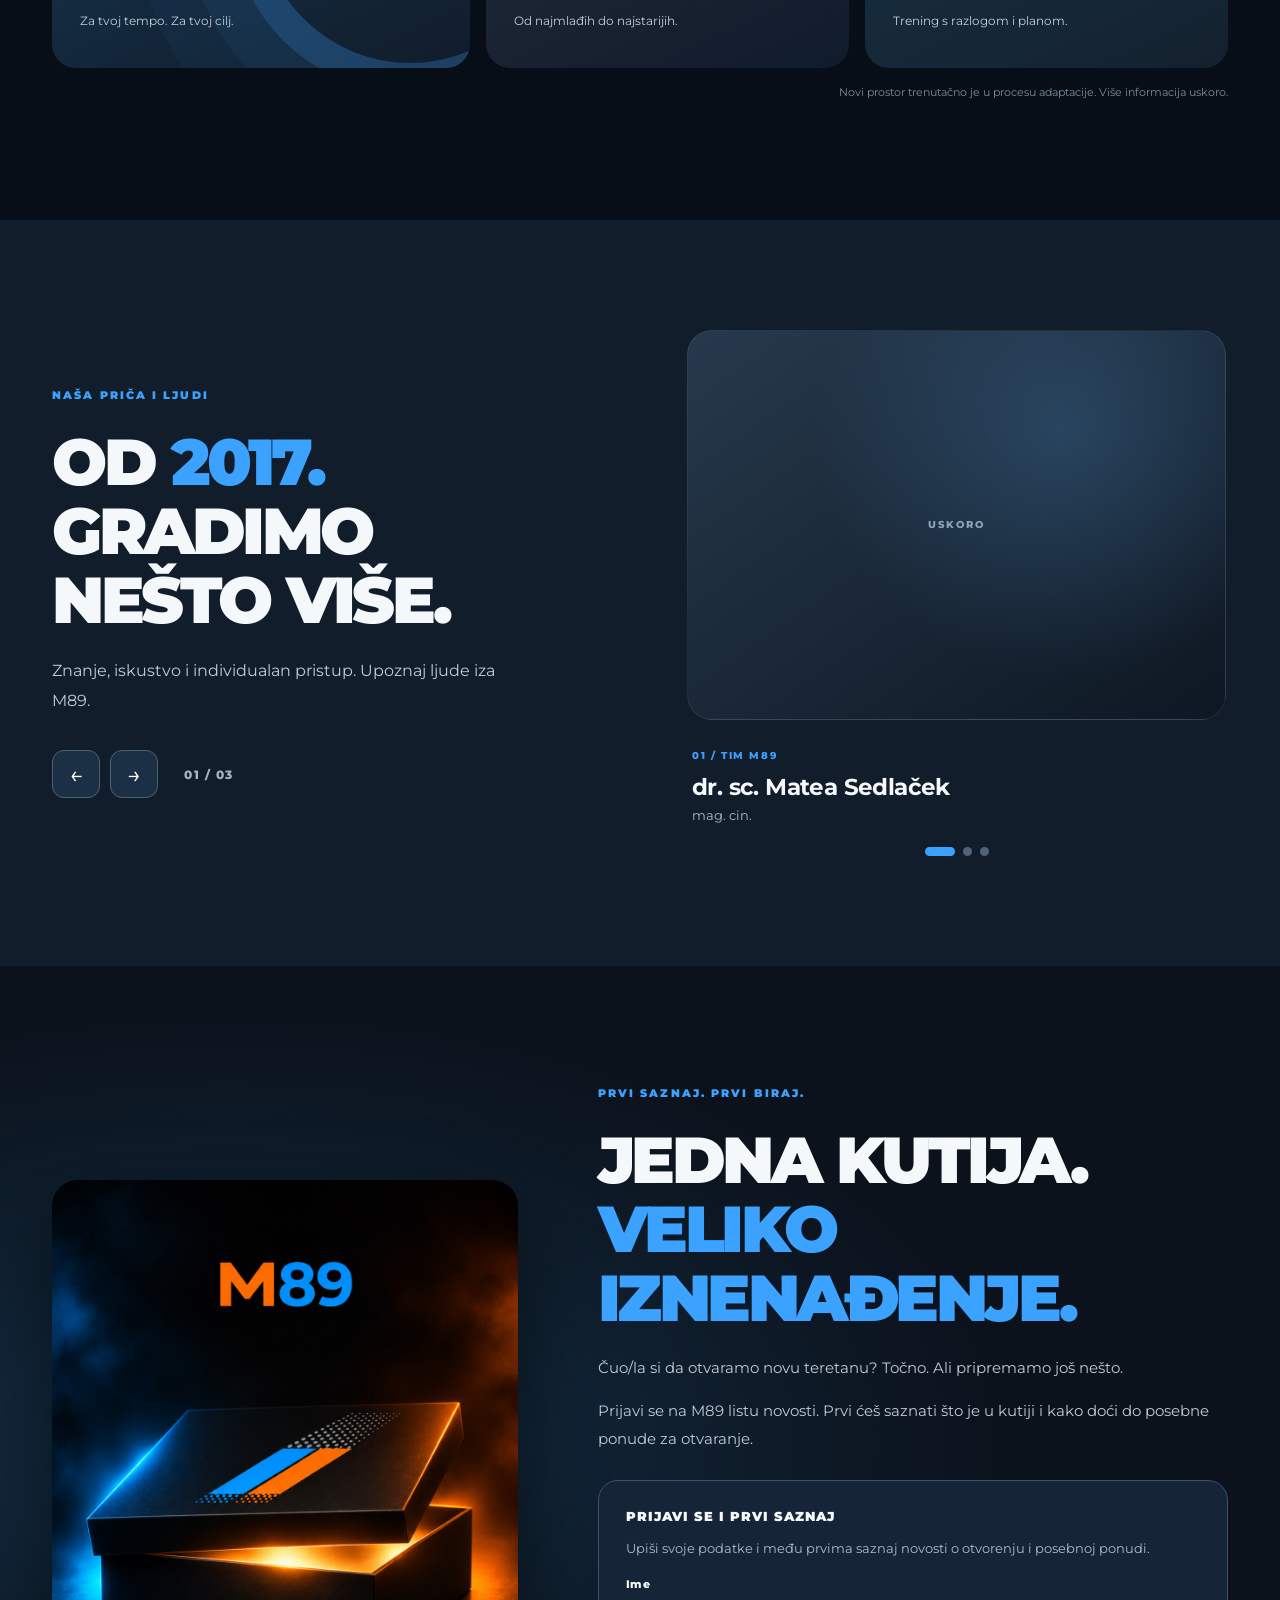
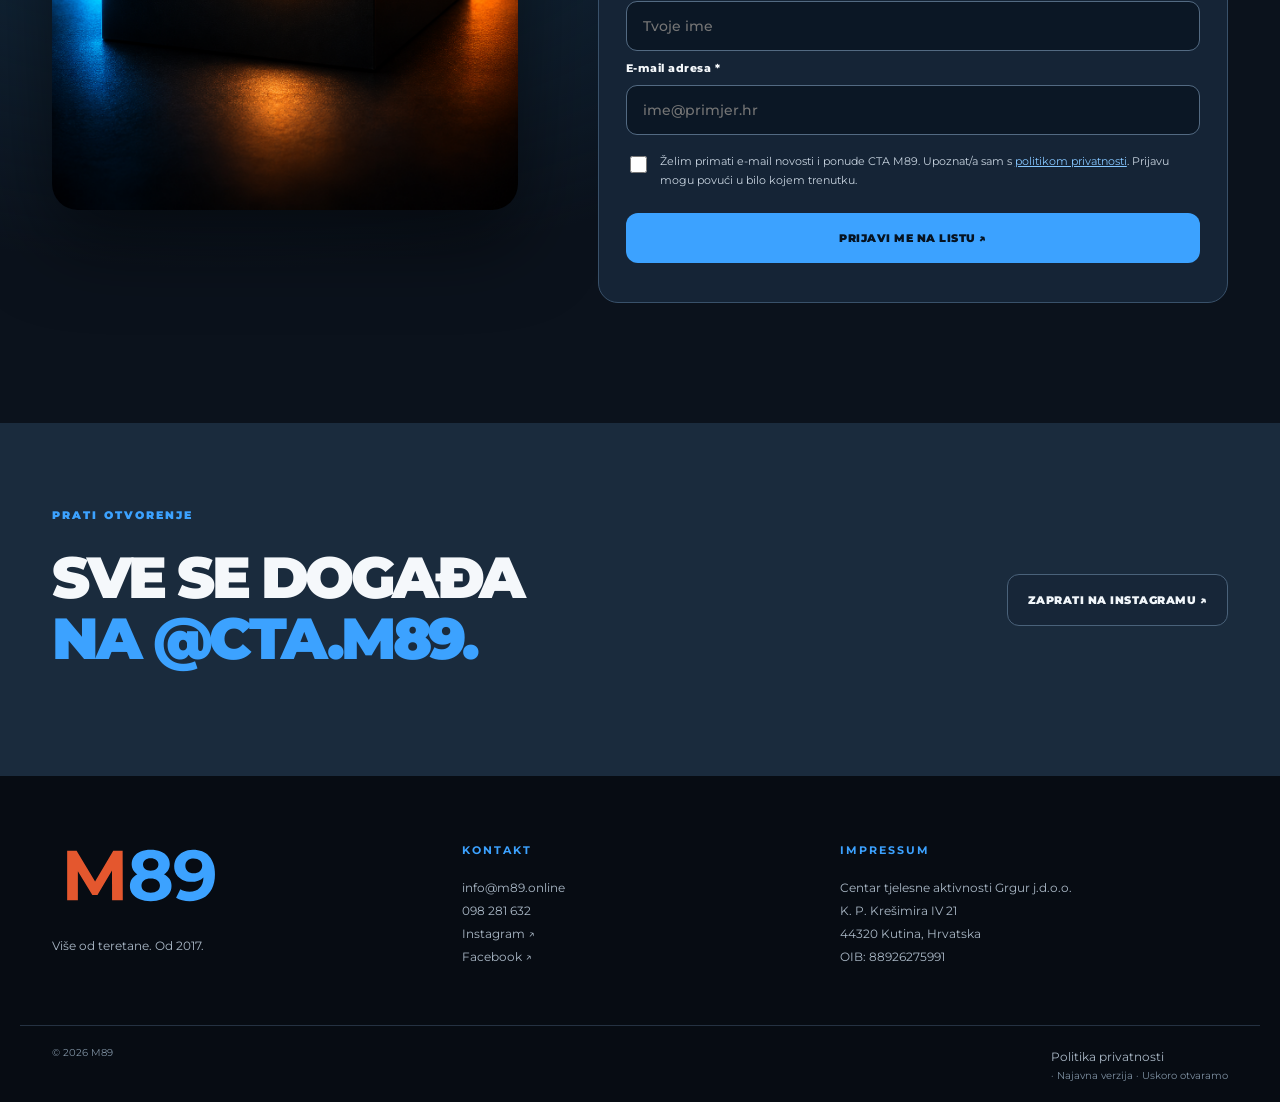
==== commit e01bfb31: "Add files via upload" ====
--- a/index.html
+++ b/index.html
@@ -1,6 +1,6 @@
-<!doctype html><html lang="hr"><head><meta charset="utf-8"><meta name="viewport" content="width=device-width,initial-scale=1"><meta name="theme-color" content="#080e17"><meta name="description" content="Uskoro otvaramo novu teretanu M89 u Kutini, Centar 2. Više od teretane, za sve generacije, od 2017."><title>M89 Kutina — uskoro otvaramo</title><link rel="preconnect" href="https://fonts.googleapis.com"><link rel="preconnect" href="https://fonts.gstatic.com" crossorigin><link href="https://fonts.googleapis.com/css2?family=Montserrat:wght@400;500;600;700;800;900&display=swap" rel="stylesheet"><link rel="stylesheet" href="styles.css"></head><body>
+<!doctype html><html lang="hr"><head><meta charset="utf-8"><meta name="viewport" content="width=device-width,initial-scale=1"><meta name="theme-color" content="#080e17"><meta name="description" content="Uskoro otvaramo novu teretanu M89 u Kutini, Centar 2. Više od teretane, za sve generacije, od 2017."><title>M89 Kutina — uskoro otvaramo</title><link rel="preconnect" href="https://fonts.googleapis.com"><link rel="preconnect" href="https://fonts.gstatic.com" crossorigin><link href="https://fonts.googleapis.com/css2?family=Montserrat:wght@400;500;600;700;800;900&display=swap" rel="stylesheet"><link rel="stylesheet" href="styles.css"><link rel="icon" type="image/x-icon" href="favicon.ico"><link rel="icon" type="image/png" sizes="32x32" href="assets/favicon-32x32.png"><link rel="apple-touch-icon" sizes="180x180" href="assets/apple-touch-icon.png"><link rel="canonical" href="https://m89.online/"><meta property="og:type" content="website"><meta property="og:locale" content="hr_HR"><meta property="og:site_name" content="M89"><meta property="og:title" content="M89 — Uskoro otvaramo u Kutini"><meta property="og:description" content="Nova teretana. Više od teretane. Od 2017."><meta property="og:image" content="https://m89.online/assets/og-m89.jpg"><meta property="og:image:width" content="1200"><meta property="og:image:height" content="630"><meta property="og:url" content="https://m89.online/"><meta name="twitter:card" content="summary_large_image"><meta name="twitter:title" content="M89 — Uskoro otvaramo u Kutini"><meta name="twitter:description" content="Nova teretana. Više od teretane. Od 2017."><meta name="twitter:image" content="https://m89.online/assets/og-m89.jpg"></head><body>
 <header class="site-header"><a class="brand" href="#vrh" aria-label="M89 – na početak"><img src="assets/m89-logo.svg" alt="M89 — Centar tjelesne aktivnosti"></a><nav aria-label="Glavni izbornik"><a href="https://www.instagram.com/cta.m89/" target="_blank" rel="noopener noreferrer">INSTAGRAM ↗</a><a class="nav-platform" href="https://members.m89.online/" target="_blank" rel="noopener noreferrer">ONLINE PLATFORMA ↗</a></nav></header>
-<main id="vrh"><section class="hero"><div class="hero-light"></div><div class="shell hero-grid"><div class="hero-copy"><p class="eyebrow fade-in"><span class="pulse"></span> KUTINA · CENTAR 2 · USKORO OTVORENJE</p><h1 class="fade-in">KUTINA,<br>STIŽE <em>NOVI M89.</em></h1><p class="lead fade-in">NOVA TERETANA. <span>VIŠE OD TERETANE.</span></p><p class="intro fade-in">Uskoro otvaramo novi prostor za trening, kretanje i sve generacije. </p><div class="hero-buttons fade-in"><a class="button primary" href="#prijava">PRIJAVI SE I PRVI SAZNAJ <span>↓</span></a><a class="button outline" href="https://www.instagram.com/cta.m89/" target="_blank" rel="noopener noreferrer">INSTAGRAM ↗</a></div><p class="micro fade-in">Prijavi se na listu novosti i među prvima saznaj kako rezervirati svoje mjesto uz posebne uvjete.</p></div></div><div class="scroll-tip">OTKRIJ VIŠE <span>↓</span></div></section>
+<main id="vrh"><section class="hero"><div class="hero-light"></div><div class="shell hero-grid"><div class="hero-copy"><p class="eyebrow fade-in"><span class="pulse"></span> KUTINA · CENTAR 2 · USKORO OTVORENJE</p><h1 class="fade-in">KUTINA,<br>STIŽE <em>NOVI M89.</em></h1><p class="lead fade-in">NOVA TERETANA. <span>I VIŠE OD TERETANE.</span></p><p class="intro fade-in">Uskoro otvaramo novi prostor za trening i kretanje, za sve generacije. </p><div class="hero-buttons fade-in"><a class="button primary" href="#prijava">PRIJAVI SE I PRVI SAZNAJ <span>↓</span></a><a class="button outline" href="https://www.instagram.com/cta.m89/" target="_blank" rel="noopener noreferrer">INSTAGRAM ↗</a></div><p class="micro fade-in">Prijavi se na listu novosti i među prvima saznaj kako rezervirati svoje mjesto uz posebne uvjete.</p></div></div><div class="scroll-tip">OTKRIJ VIŠE <span>↓</span></div></section>
 <div class="ticker" aria-label="Što pripremamo"><div class="ticker-track"><span>USKORO OTVORENJE</span><i>✳</i><span>TERETANA</span><i>✳</i><span>I VIŠE OD TERETANE</span><i>✳</i><span>ZA SVE GENERACIJE</span><i>✳</i><span>GRUPNI TRENINZI</span><i>✳</i><span>INDIVIDUALNI TRENINZI</span><i>✳</i><span>TRENINZI ZA DJECU</span><i>✳</i><span>TRENINZI ZA UMIROVLJENIKE</span><i>✳</i><span>USKORO OTVORENJE</span><i>✳</i><span>TERETANA</span><i>✳</i><span>I VIŠE OD TERETANE</span><i>✳</i><span>ZA SVE GENERACIJE</span><i>✳</i><span>GRUPNI TRENINZI</span><i>✳</i><span>INDIVIDUALNI TRENINZI</span><i>✳</i><span>TRENINZI ZA DJECU</span><i>✳</i><span>TRENINZI ZA UMIROVLJENIKE</span><i>✳</i></div></div>
 <section class="section shell" id="prostor"><div class="section-heading reveal"><p class="eyebrow">NOVO POGLAVLJE M89</p><h2>VIŠE PROSTORA.<br><span>VIŠE MOGUĆNOSTI.</span></h2><p>Ne otkrivamo još sve. No – pripremamo puno više od klasične teretane.</p></div><div class="tiles"><article class="tile tile-one reveal"><span class="tile-no">01 / PROSTOR</span><div class="tile-art circles"></div><div class="tile-content"><h3>NOVA<br>TERETANA.</h3><p>Za tvoj tempo. Za tvoj cilj.</p></div></article><article class="tile tile-two reveal"><span class="tile-no">02 / ZAJEDNICA</span><div class="tile-art stripes"></div><div class="tile-content"><h3>ZA SVE<br>GENERACIJE.</h3><p>Od najmlađih do najstarijih.</p></div></article><article class="tile tile-three reveal"><span class="tile-no">03 / PRISTUP</span><div class="tile-art glow"></div><div class="tile-content"><h3>STRUČNO.<br>OSOBNO.</h3><p>Trening s razlogom i planom.</p></div></article></div><p class="placeholder-note">Novi prostor trenutačno je u procesu adaptacije. Više informacija uskoro.</p></section>
 <section class="team-section" id="tim"><div class="shell team-layout"><div class="team-intro reveal"><p class="eyebrow">NAŠA PRIČA I LJUDI</p><h2>OD <span>2017.</span><br>GRADIMO<br>NEŠTO VIŠE.</h2><p>Znanje, iskustvo i individualan pristup. Upoznaj ljude iza M89.</p><div class="team-controls"><button type="button" id="prev" aria-label="Prethodni član tima">←</button><button type="button" id="next" aria-label="Sljedeći član tima">→</button><span id="team-count" aria-live="polite">01 / 03</span></div></div><div class="team-slider reveal" aria-label="Galerija tima"><div class="team-track" id="team-track"><article class="team-card"><div class="team-photo"><span>USKORO</span></div><div class="team-details"><span>01 / TIM M89</span><h3>dr. sc. Matea Sedlaček</h3><p>mag. cin.</p></div></article><article class="team-card"><div class="team-photo photo-two"><span>USKORO</span></div><div class="team-details"><span>02 / TIM M89</span><h3>Luka Vizner</h3><p>univ. bacc. cin.</p></div></article><article class="team-card"><div class="team-photo photo-three"><span>USKORO</span></div><div class="team-details"><span>03 / TIM M89</span><h3>Borna Čimbur</h3><p>mag. cin.</p></div></article></div><div class="team-dots" id="team-dots"><button aria-label="Matea" class="active" data-slide="0"></button><button aria-label="Luka" data-slide="1"></button><button aria-label="Borna" data-slide="2"></button></div></div></div></section>
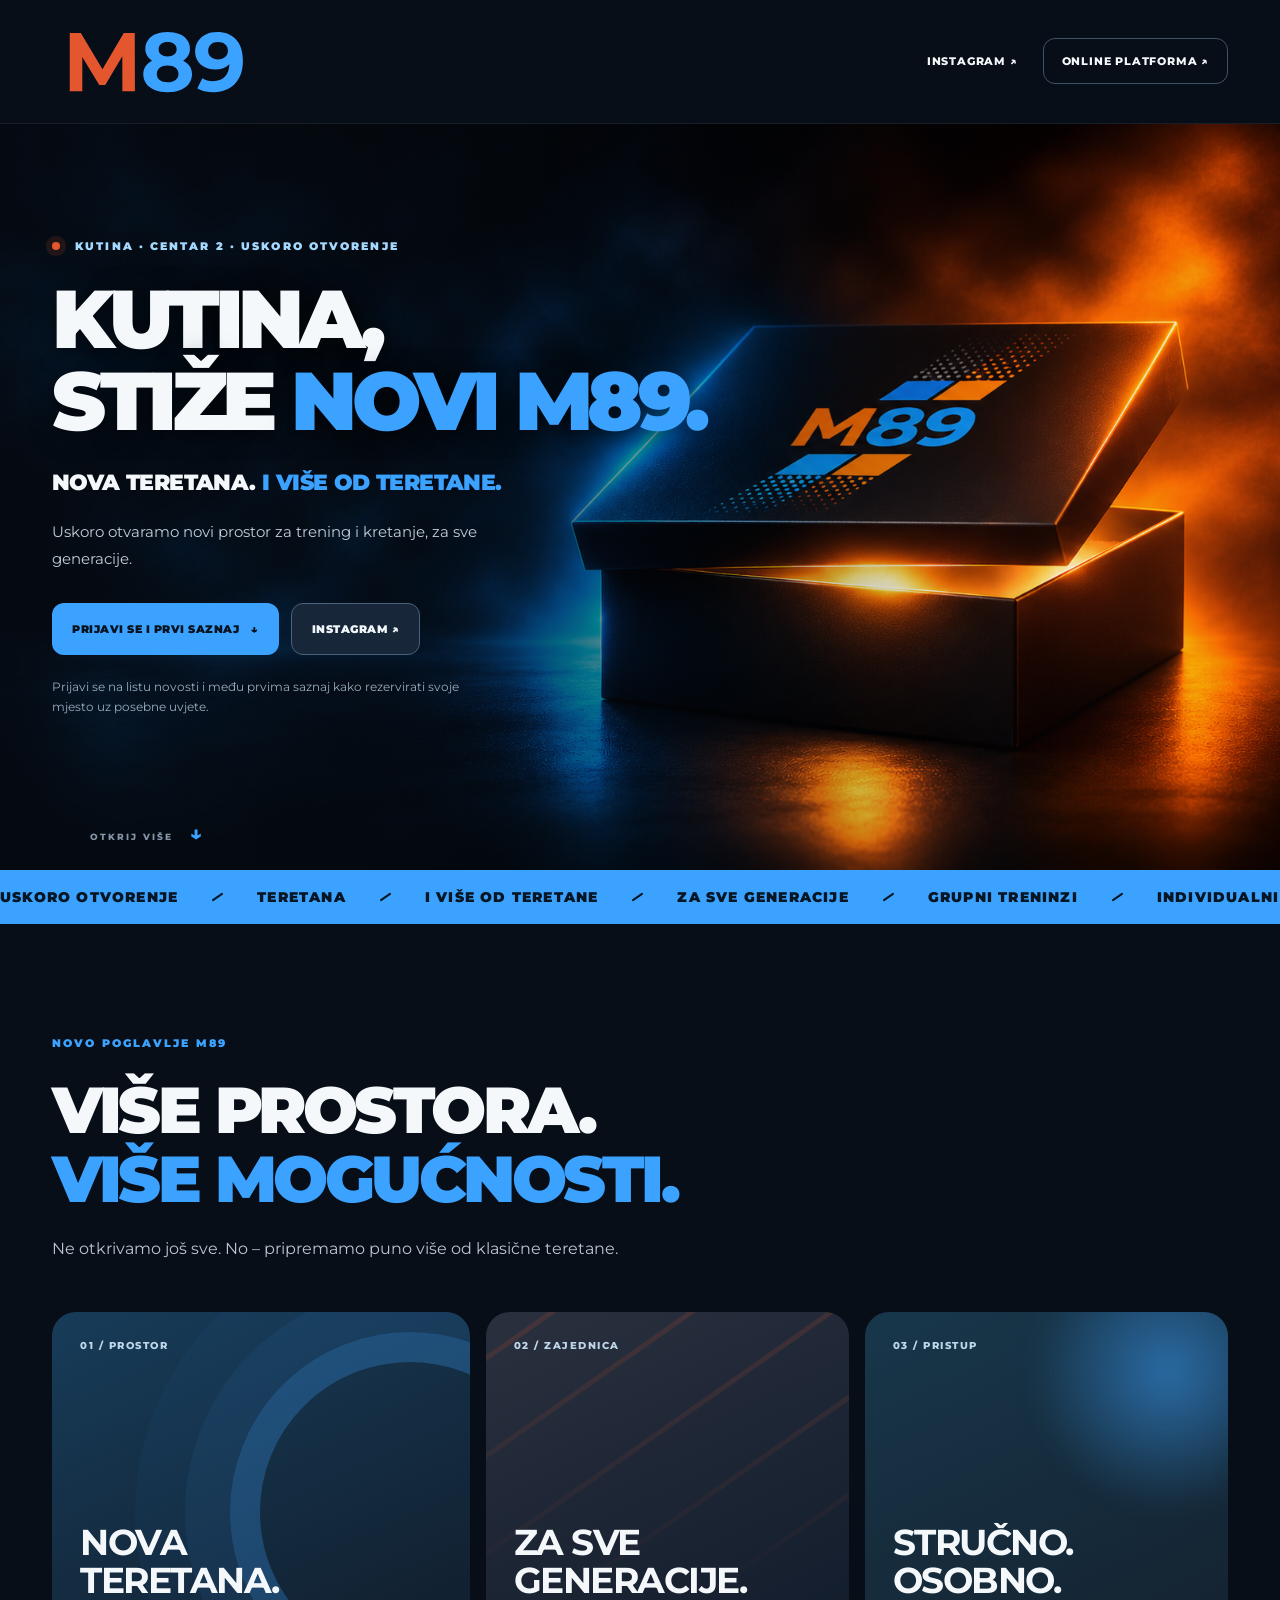
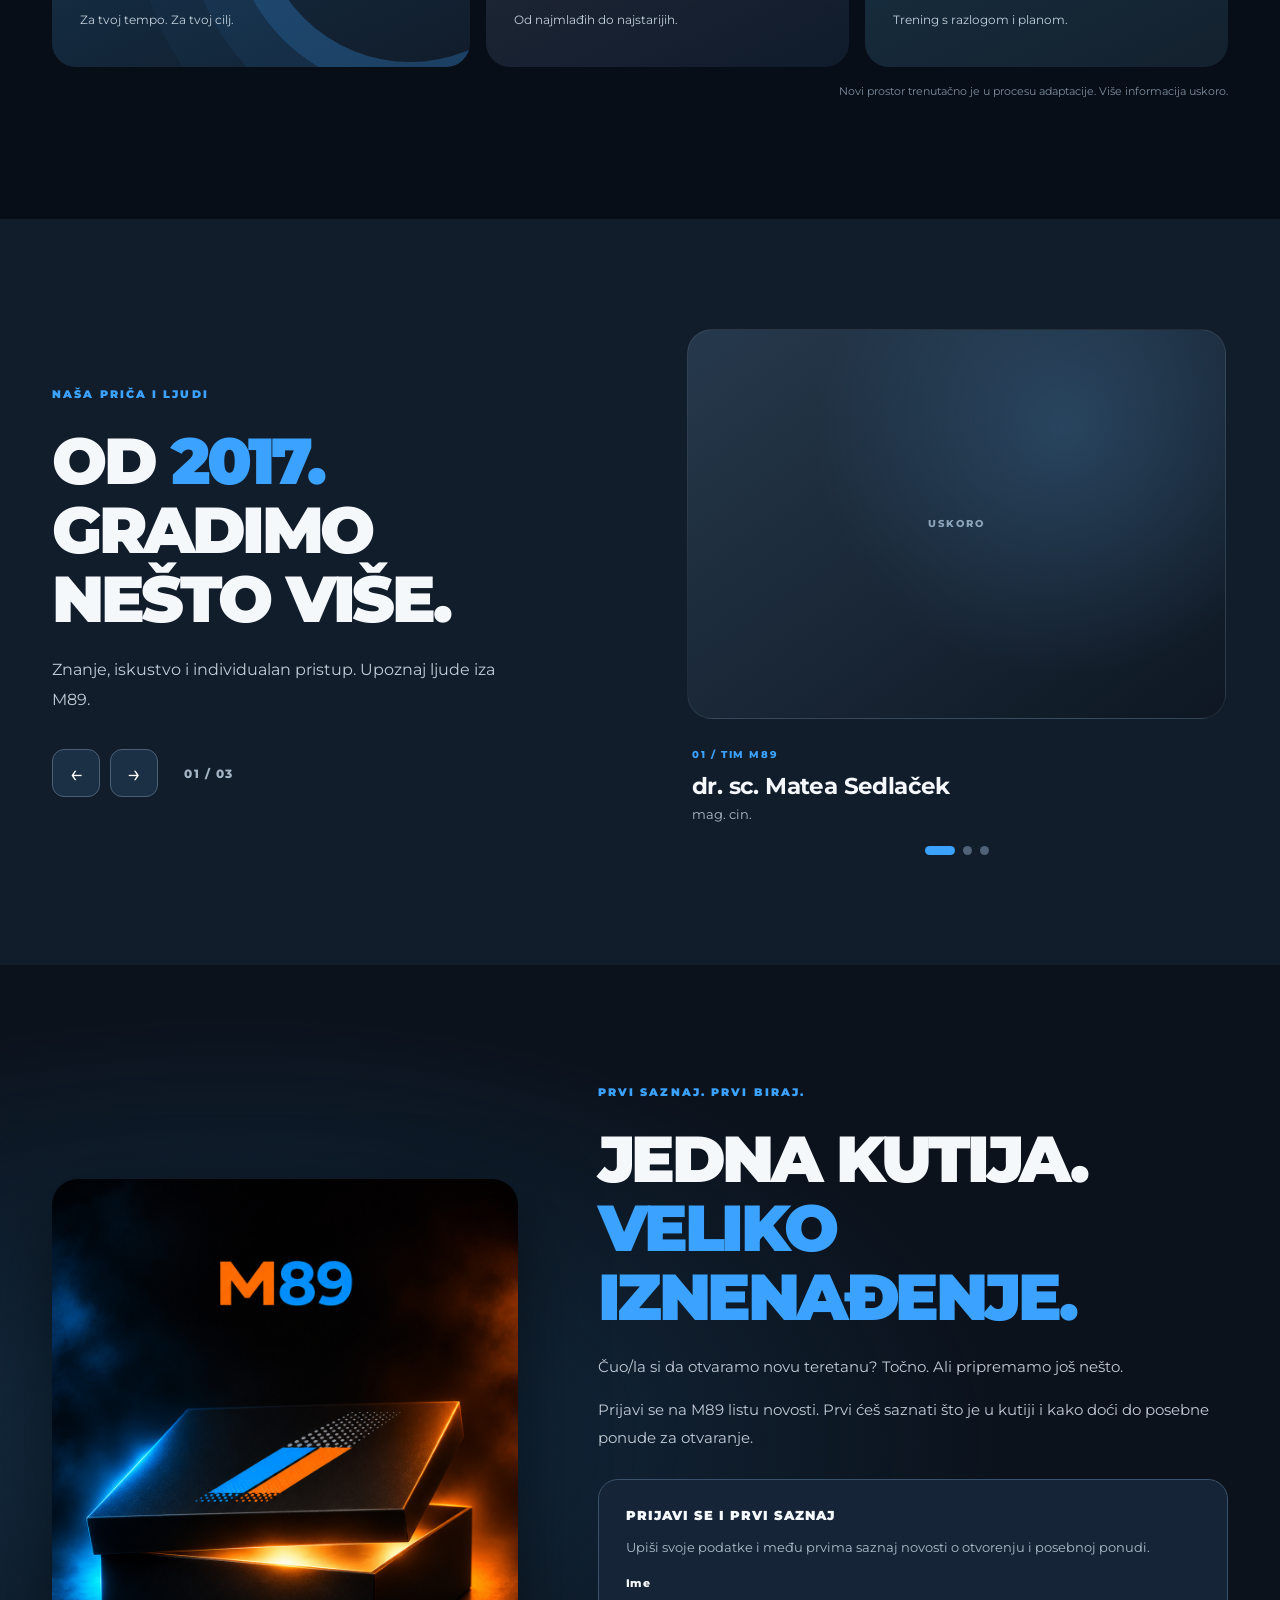
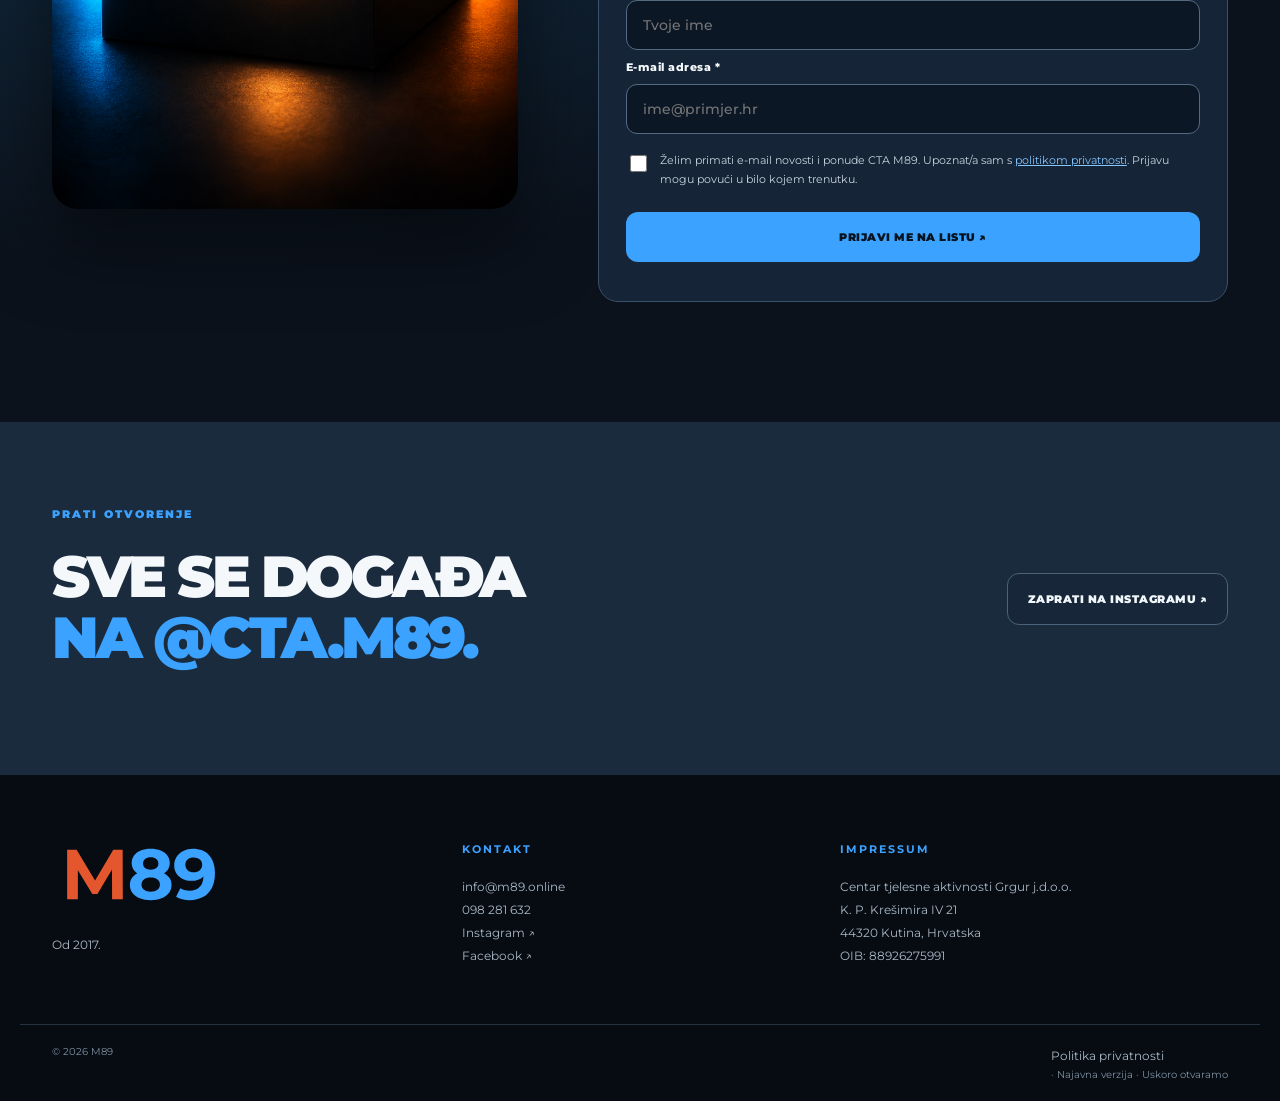
==== commit 80b0ecfa: "Add files via upload" ====
--- a/index.html
+++ b/index.html
@@ -1,10 +1,10 @@
 <!doctype html><html lang="hr"><head><meta charset="utf-8"><meta name="viewport" content="width=device-width,initial-scale=1"><meta name="theme-color" content="#080e17"><meta name="description" content="Uskoro otvaramo novu teretanu M89 u Kutini, Centar 2. Više od teretane, za sve generacije, od 2017."><title>M89 Kutina — uskoro otvaramo</title><link rel="preconnect" href="https://fonts.googleapis.com"><link rel="preconnect" href="https://fonts.gstatic.com" crossorigin><link href="https://fonts.googleapis.com/css2?family=Montserrat:wght@400;500;600;700;800;900&display=swap" rel="stylesheet"><link rel="stylesheet" href="styles.css"><link rel="icon" type="image/x-icon" href="favicon.ico"><link rel="icon" type="image/png" sizes="32x32" href="assets/favicon-32x32.png"><link rel="apple-touch-icon" sizes="180x180" href="assets/apple-touch-icon.png"><link rel="canonical" href="https://m89.online/"><meta property="og:type" content="website"><meta property="og:locale" content="hr_HR"><meta property="og:site_name" content="M89"><meta property="og:title" content="M89 — Uskoro otvaramo u Kutini"><meta property="og:description" content="Nova teretana. Više od teretane. Od 2017."><meta property="og:image" content="https://m89.online/assets/og-m89.jpg"><meta property="og:image:width" content="1200"><meta property="og:image:height" content="630"><meta property="og:url" content="https://m89.online/"><meta name="twitter:card" content="summary_large_image"><meta name="twitter:title" content="M89 — Uskoro otvaramo u Kutini"><meta name="twitter:description" content="Nova teretana. Više od teretane. Od 2017."><meta name="twitter:image" content="https://m89.online/assets/og-m89.jpg"></head><body>
-<header class="site-header"><a class="brand" href="#vrh" aria-label="M89 – na početak"><img src="assets/m89-logo.svg" alt="M89 — Centar tjelesne aktivnosti"></a><nav aria-label="Glavni izbornik"><a href="https://www.instagram.com/cta.m89/" target="_blank" rel="noopener noreferrer">INSTAGRAM ↗</a><a class="nav-platform" href="https://members.m89.online/" target="_blank" rel="noopener noreferrer">ONLINE PLATFORMA ↗</a></nav></header>
-<main id="vrh"><section class="hero"><div class="hero-light"></div><div class="shell hero-grid"><div class="hero-copy"><p class="eyebrow fade-in"><span class="pulse"></span> KUTINA · CENTAR 2 · USKORO OTVORENJE</p><h1 class="fade-in">KUTINA,<br>STIŽE <em>NOVI M89.</em></h1><p class="lead fade-in">NOVA TERETANA. <span>I VIŠE OD TERETANE.</span></p><p class="intro fade-in">Uskoro otvaramo novi prostor za trening i kretanje, za sve generacije. </p><div class="hero-buttons fade-in"><a class="button primary" href="#prijava">PRIJAVI SE I PRVI SAZNAJ <span>↓</span></a><a class="button outline" href="https://www.instagram.com/cta.m89/" target="_blank" rel="noopener noreferrer">INSTAGRAM ↗</a></div><p class="micro fade-in">Prijavi se na listu novosti i među prvima saznaj kako rezervirati svoje mjesto uz posebne uvjete.</p></div></div><div class="scroll-tip">OTKRIJ VIŠE <span>↓</span></div></section>
-<div class="ticker" aria-label="Što pripremamo"><div class="ticker-track"><span>USKORO OTVORENJE</span><i>✳</i><span>TERETANA</span><i>✳</i><span>I VIŠE OD TERETANE</span><i>✳</i><span>ZA SVE GENERACIJE</span><i>✳</i><span>GRUPNI TRENINZI</span><i>✳</i><span>INDIVIDUALNI TRENINZI</span><i>✳</i><span>TRENINZI ZA DJECU</span><i>✳</i><span>TRENINZI ZA UMIROVLJENIKE</span><i>✳</i><span>USKORO OTVORENJE</span><i>✳</i><span>TERETANA</span><i>✳</i><span>I VIŠE OD TERETANE</span><i>✳</i><span>ZA SVE GENERACIJE</span><i>✳</i><span>GRUPNI TRENINZI</span><i>✳</i><span>INDIVIDUALNI TRENINZI</span><i>✳</i><span>TRENINZI ZA DJECU</span><i>✳</i><span>TRENINZI ZA UMIROVLJENIKE</span><i>✳</i></div></div>
+<header class="site-header"><a class="brand" href="#vrh" aria-label="M89 – na početak"><img src="assets/m89-logo.svg" alt="M89 — Centar tjelesne aktivnosti"></a><nav aria-label="Glavni izbornik"><a href="https://www.instagram.com/cta.m89/" target="_blank" rel="noopener noreferrer">INSTAGRAM &#8599;&#65038;</a><a class="nav-platform" href="https://members.m89.online/" target="_blank" rel="noopener noreferrer">ONLINE PLATFORMA &#8599;&#65038;</a></nav></header>
+<main id="vrh"><section class="hero"><div class="hero-light"></div><div class="shell hero-grid"><div class="hero-copy"><p class="eyebrow fade-in"><span class="pulse"></span> KUTINA · CENTAR 2 · USKORO OTVORENJE</p><h1 class="fade-in">KUTINA,<br>STIŽE <em>NOVI M89.</em></h1><p class="lead fade-in">NOVA TERETANA. <span>I VIŠE OD TERETANE.</span></p><p class="intro fade-in">Uskoro otvaramo novi prostor za trening i kretanje, za sve generacije. </p><div class="hero-buttons fade-in"><a class="button primary" href="#prijava">PRIJAVI SE I PRVI SAZNAJ <span>↓</span></a><a class="button outline" href="https://www.instagram.com/cta.m89/" target="_blank" rel="noopener noreferrer">INSTAGRAM &#8599;&#65038;</a></div><p class="micro fade-in">Prijavi se na listu novosti i među prvima saznaj kako rezervirati svoje mjesto uz posebne uvjete.</p></div></div><div class="scroll-tip">OTKRIJ VIŠE <span>↓</span></div></section>
+<div class="ticker" aria-label="Što pripremamo"><div class="ticker-track"><span>USKORO OTVORENJE</span><i aria-hidden="true" class="ticker-divider"></i><span>TERETANA</span><i aria-hidden="true" class="ticker-divider"></i><span>I VIŠE OD TERETANE</span><i aria-hidden="true" class="ticker-divider"></i><span>ZA SVE GENERACIJE</span><i aria-hidden="true" class="ticker-divider"></i><span>GRUPNI TRENINZI</span><i aria-hidden="true" class="ticker-divider"></i><span>INDIVIDUALNI TRENINZI</span><i aria-hidden="true" class="ticker-divider"></i><span>TRENINZI ZA DJECU</span><i aria-hidden="true" class="ticker-divider"></i><span>TRENINZI ZA UMIROVLJENIKE</span><i aria-hidden="true" class="ticker-divider"></i><span>USKORO OTVORENJE</span><i aria-hidden="true" class="ticker-divider"></i><span>TERETANA</span><i aria-hidden="true" class="ticker-divider"></i><span>I VIŠE OD TERETANE</span><i aria-hidden="true" class="ticker-divider"></i><span>ZA SVE GENERACIJE</span><i aria-hidden="true" class="ticker-divider"></i><span>GRUPNI TRENINZI</span><i aria-hidden="true" class="ticker-divider"></i><span>INDIVIDUALNI TRENINZI</span><i aria-hidden="true" class="ticker-divider"></i><span>TRENINZI ZA DJECU</span><i aria-hidden="true" class="ticker-divider"></i><span>TRENINZI ZA UMIROVLJENIKE</span><i aria-hidden="true" class="ticker-divider"></i></div></div>
 <section class="section shell" id="prostor"><div class="section-heading reveal"><p class="eyebrow">NOVO POGLAVLJE M89</p><h2>VIŠE PROSTORA.<br><span>VIŠE MOGUĆNOSTI.</span></h2><p>Ne otkrivamo još sve. No – pripremamo puno više od klasične teretane.</p></div><div class="tiles"><article class="tile tile-one reveal"><span class="tile-no">01 / PROSTOR</span><div class="tile-art circles"></div><div class="tile-content"><h3>NOVA<br>TERETANA.</h3><p>Za tvoj tempo. Za tvoj cilj.</p></div></article><article class="tile tile-two reveal"><span class="tile-no">02 / ZAJEDNICA</span><div class="tile-art stripes"></div><div class="tile-content"><h3>ZA SVE<br>GENERACIJE.</h3><p>Od najmlađih do najstarijih.</p></div></article><article class="tile tile-three reveal"><span class="tile-no">03 / PRISTUP</span><div class="tile-art glow"></div><div class="tile-content"><h3>STRUČNO.<br>OSOBNO.</h3><p>Trening s razlogom i planom.</p></div></article></div><p class="placeholder-note">Novi prostor trenutačno je u procesu adaptacije. Više informacija uskoro.</p></section>
 <section class="team-section" id="tim"><div class="shell team-layout"><div class="team-intro reveal"><p class="eyebrow">NAŠA PRIČA I LJUDI</p><h2>OD <span>2017.</span><br>GRADIMO<br>NEŠTO VIŠE.</h2><p>Znanje, iskustvo i individualan pristup. Upoznaj ljude iza M89.</p><div class="team-controls"><button type="button" id="prev" aria-label="Prethodni član tima">←</button><button type="button" id="next" aria-label="Sljedeći član tima">→</button><span id="team-count" aria-live="polite">01 / 03</span></div></div><div class="team-slider reveal" aria-label="Galerija tima"><div class="team-track" id="team-track"><article class="team-card"><div class="team-photo"><span>USKORO</span></div><div class="team-details"><span>01 / TIM M89</span><h3>dr. sc. Matea Sedlaček</h3><p>mag. cin.</p></div></article><article class="team-card"><div class="team-photo photo-two"><span>USKORO</span></div><div class="team-details"><span>02 / TIM M89</span><h3>Luka Vizner</h3><p>univ. bacc. cin.</p></div></article><article class="team-card"><div class="team-photo photo-three"><span>USKORO</span></div><div class="team-details"><span>03 / TIM M89</span><h3>Borna Čimbur</h3><p>mag. cin.</p></div></article></div><div class="team-dots" id="team-dots"><button aria-label="Matea" class="active" data-slide="0"></button><button aria-label="Luka" data-slide="1"></button><button aria-label="Borna" data-slide="2"></button></div></div></div></section>
-<section class="tease-section" id="prijava"><div class="shell tease-grid"><div class="tease-visual reveal"><img src="assets/kutija-detalj.png" alt="M89 misteriozna kutija — detalje otkrivamo uskoro" loading="lazy"></div><div class="tease-copy reveal"><p class="eyebrow">PRVI SAZNAJ. PRVI BIRAJ.</p><h2>JEDNA KUTIJA.<br><span>VELIKO IZNENAĐENJE.</span></h2><p>Čuo/la si da otvaramo novu teretanu? Točno. Ali pripremamo još nešto.</p><p>Prijavi se na M89 listu novosti. Prvi ćeš saznati što je u kutiji i kako doći do posebne ponude za otvaranje.</p><div class="signup-box"><div class="signup-title">PRIJAVI SE I PRVI SAZNAJ</div><p>Upiši svoje podatke i među prvima saznaj novosti o otvorenju i posebnoj ponudi.</p><form class="newsletter-form" action="https://members.m89.online/email_lists/916568/subscriptions" accept-charset="UTF-8" method="post"><label for="subscriber-name">Ime</label><input id="subscriber-name" type="text" name="name" autocomplete="given-name" placeholder="Tvoje ime"><label for="subscriber-email">E-mail adresa <span aria-hidden="true">*</span></label><input id="subscriber-email" type="email" name="email" autocomplete="email" required placeholder="ime@primjer.hr"><label class="consent"><input type="checkbox" required name="m89_consent_ui" value="yes"><span>Želim primati e-mail novosti i ponude CTA M89. Upoznat/a sam s <a href="politika-privatnosti.html" target="_blank" rel="noopener">politikom privatnosti</a>. Prijavu mogu povući u bilo kojem trenutku.</span></label><button class="button primary full" type="submit">PRIJAVI ME NA LISTU ↗</button></form></div></div></div></section>
-<section class="social-section"><div class="shell social-inner reveal"><div><p class="eyebrow">PRATI OTVORENJE</p><h2>SVE SE DOGAĐA<br><span>NA @CTA.M89.</span></h2></div><a class="button outline" href="https://www.instagram.com/cta.m89/" target="_blank" rel="noopener noreferrer">ZAPRATI NA INSTAGRAMU ↗</a></div></section></main>
-<footer class="footer"><div class="shell footer-grid"><div><img class="footer-logo" src="assets/m89-logo.svg" alt="M89 Centar tjelesne aktivnosti"><p>Više od teretane. Od 2017.</p></div><div><h3>KONTAKT</h3><a href="mailto:info@m89.online">info@m89.online</a><a href="tel:+38598281632">098 281 632</a><a href="https://www.instagram.com/cta.m89/" target="_blank" rel="noopener noreferrer">Instagram ↗</a><a href="https://www.facebook.com/cta.m89" target="_blank" rel="noopener noreferrer">Facebook ↗</a></div><div><h3>IMPRESSUM</h3><p>Centar tjelesne aktivnosti Grgur j.d.o.o.<br>K. P. Krešimira IV 21<br>44320 Kutina, Hrvatska<br>OIB: 88926275991</p></div></div><div class="shell footer-bottom"><span>© <span id="year">2026</span> M89</span><span><a href="politika-privatnosti.html">Politika privatnosti</a> · Najavna verzija · Uskoro otvaramo</span></div></footer>
+<section class="tease-section" id="prijava"><div class="shell tease-grid"><div class="tease-visual reveal"><img src="assets/kutija-detalj.png" alt="M89 misteriozna kutija — detalje otkrivamo uskoro" loading="lazy"></div><div class="tease-copy reveal"><p class="eyebrow">PRVI SAZNAJ. PRVI BIRAJ.</p><h2>JEDNA KUTIJA.<br><span>VELIKO IZNENAĐENJE.</span></h2><p>Čuo/la si da otvaramo novu teretanu? Točno. Ali pripremamo još nešto.</p><p>Prijavi se na M89 listu novosti. Prvi ćeš saznati što je u kutiji i kako doći do posebne ponude za otvaranje.</p><div class="signup-box"><div class="signup-title">PRIJAVI SE I PRVI SAZNAJ</div><p>Upiši svoje podatke i među prvima saznaj novosti o otvorenju i posebnoj ponudi.</p><form class="newsletter-form" action="https://members.m89.online/email_lists/916568/subscriptions" accept-charset="UTF-8" method="post"><label for="subscriber-name">Ime</label><input id="subscriber-name" type="text" name="name" autocomplete="given-name" placeholder="Tvoje ime"><label for="subscriber-email">E-mail adresa <span aria-hidden="true">*</span></label><input id="subscriber-email" type="email" name="email" autocomplete="email" required placeholder="ime@primjer.hr"><label class="consent"><input type="checkbox" required name="m89_consent_ui" value="yes"><span>Želim primati e-mail novosti i ponude CTA M89. Upoznat/a sam s <a href="politika-privatnosti.html" target="_blank" rel="noopener">politikom privatnosti</a>. Prijavu mogu povući u bilo kojem trenutku.</span></label><button class="button primary full" type="submit">PRIJAVI ME NA LISTU &#8599;&#65038;</button></form></div></div></div></section>
+<section class="social-section"><div class="shell social-inner reveal"><div><p class="eyebrow">PRATI OTVORENJE</p><h2>SVE SE DOGAĐA<br><span>NA @CTA.M89.</span></h2></div><a class="button outline" href="https://www.instagram.com/cta.m89/" target="_blank" rel="noopener noreferrer">ZAPRATI NA INSTAGRAMU &#8599;&#65038;</a></div></section></main>
+<footer class="footer"><div class="shell footer-grid"><div><img class="footer-logo" src="assets/m89-logo.svg" alt="M89 Centar tjelesne aktivnosti"><p>Od 2017.</p></div><div><h3>KONTAKT</h3><a href="mailto:info@m89.online">info@m89.online</a><a href="tel:+38598281632">098 281 632</a><a href="https://www.instagram.com/cta.m89/" target="_blank" rel="noopener noreferrer">Instagram &#8599;&#65038;</a><a href="https://www.facebook.com/cta.m89" target="_blank" rel="noopener noreferrer">Facebook &#8599;&#65038;</a></div><div><h3>IMPRESSUM</h3><p>Centar tjelesne aktivnosti Grgur j.d.o.o.<br>K. P. Krešimira IV 21<br>44320 Kutina, Hrvatska<br>OIB: 88926275991</p></div></div><div class="shell footer-bottom"><span>© <span id="year">2026</span> M89</span><span><a href="politika-privatnosti.html">Politika privatnosti</a> · Najavna verzija · Uskoro otvaramo</span></div></footer>
 <script src="script.js"></script></body></html>
--- a/styles.css
+++ b/styles.css
@@ -9,3 +9,25 @@
 .site-header{min-height:100px}.brand{width:205px;max-width:38vw}.footer-logo{width:175px}
 @media(max-width:760px){.site-header{min-height:84px}.brand{width:165px}}
 @media(max-width:480px){.site-header{min-height:76px}.brand{width:130px}.footer-logo{width:155px}}
+
+/* M89: konzistentni grafički razdjelnici i strelice na svim uređajima */
+.ticker-track .ticker-divider{display:inline-block;flex:0 0 13px;width:13px;height:2px;background:#061624;border-radius:2px;vertical-align:middle;transform:rotate(-35deg);font-size:0}
+.site-header nav a,.hero-buttons a,.social-inner a,.footer a{font-variant-emoji:text}
+/* Mobilni hero: fotografija dobiva vlastiti prostor iznad teksta */
+@media(max-width:760px){
+ .hero{min-height:0;background:linear-gradient(180deg,rgba(5,10,17,.05) 0px,rgba(5,10,17,.12) 230px,#080e17 405px,#080e17 100%),url('assets/hero-kutija.png') 66% top / auto 435px no-repeat,#080e17}
+ .hero-grid{min-height:0;display:block;padding-top:330px;padding-bottom:90px}
+ .hero-copy{max-width:100%;padding:18px 0 55px}
+ .hero h1{font-size:clamp(43px,9.4vw,70px);line-height:1.04;letter-spacing:-2.8px;overflow-wrap:normal}
+ .hero .lead{margin-top:25px}
+ .hero .scroll-tip{bottom:24px}
+}
+@media(max-width:480px){
+ .hero{background:linear-gradient(180deg,rgba(5,10,17,.04) 0px,rgba(5,10,17,.16) 200px,#080e17 350px,#080e17 100%),url('assets/hero-kutija.png') 66% top / auto 375px no-repeat,#080e17}
+ .hero-grid{padding-top:285px;padding-bottom:85px}
+ .hero-copy{padding:15px 0 50px}
+ .hero h1{font-size:clamp(39px,9.8vw,53px);letter-spacing:-2.2px}
+ .hero .lead{font-size:clamp(16px,4.5vw,20px);line-height:1.35}
+ .hero-buttons{margin-top:34px}
+ .ticker-track{gap:24px}
+}
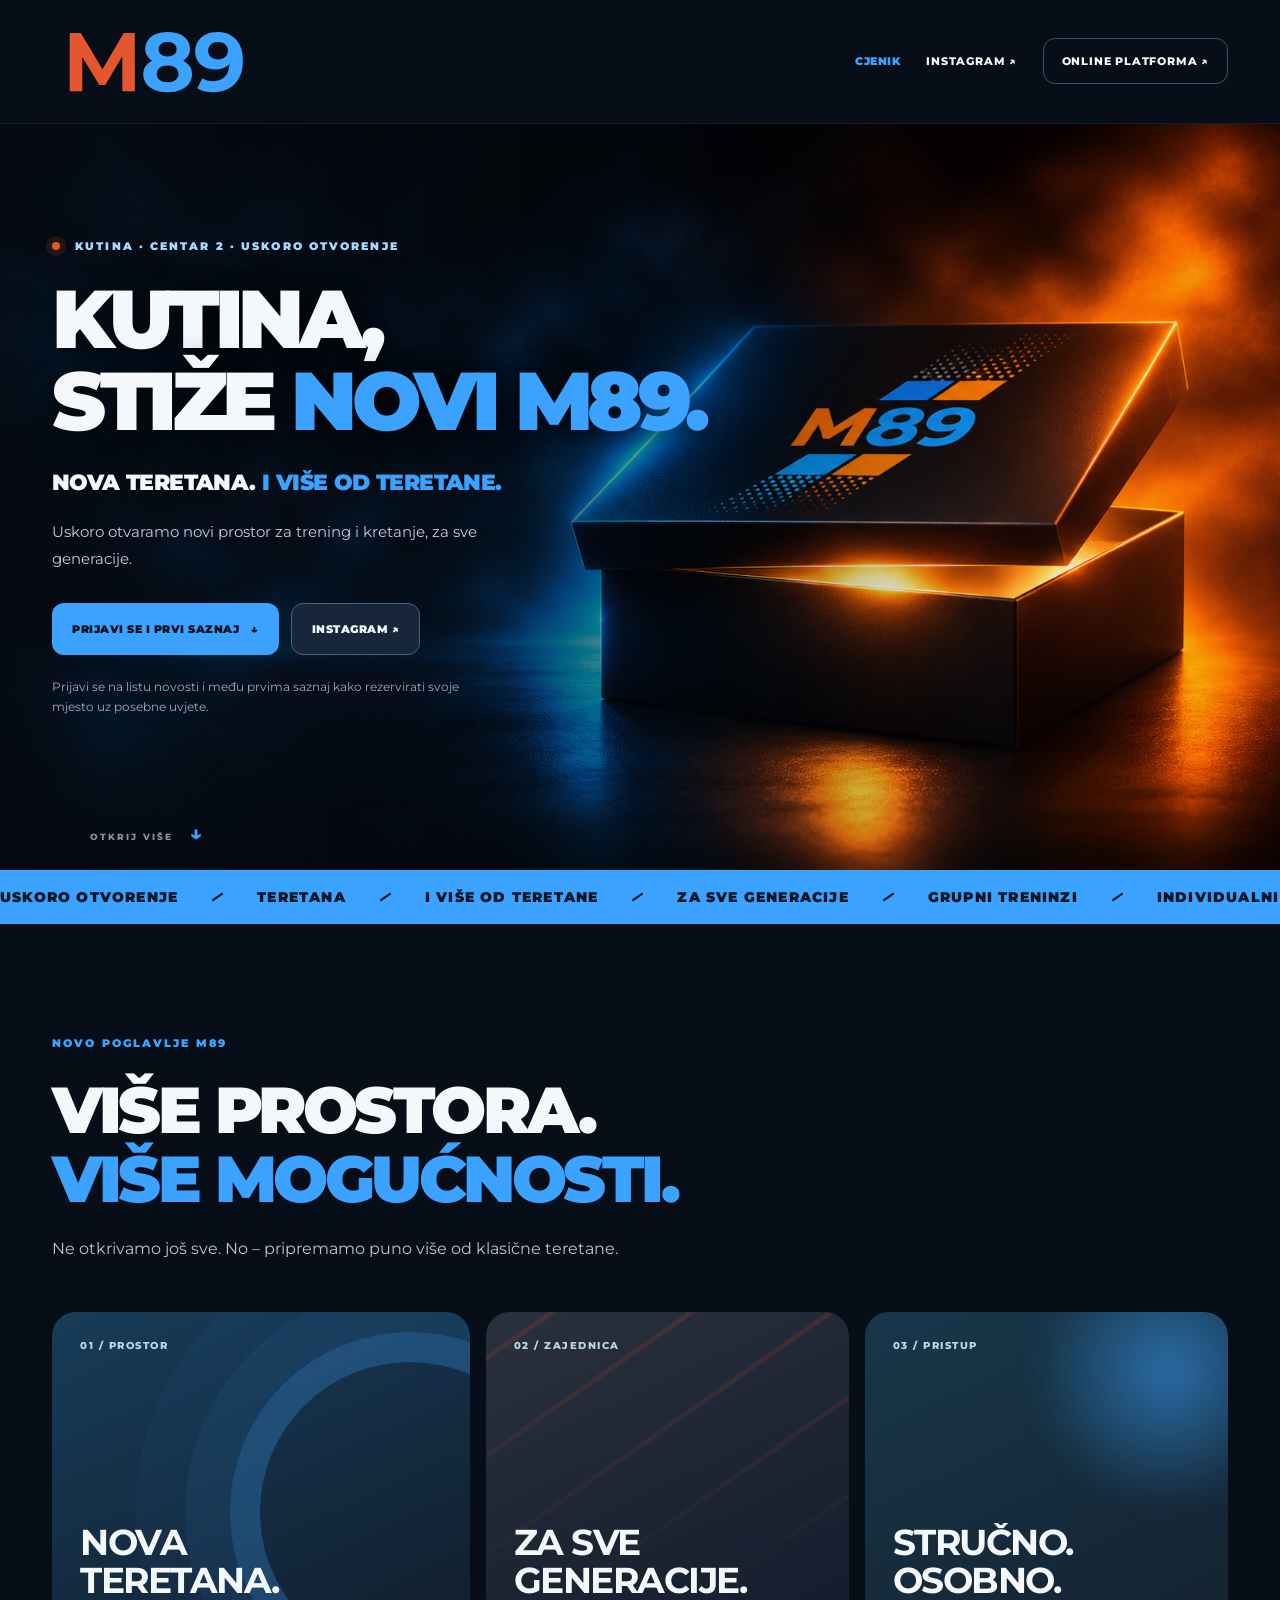
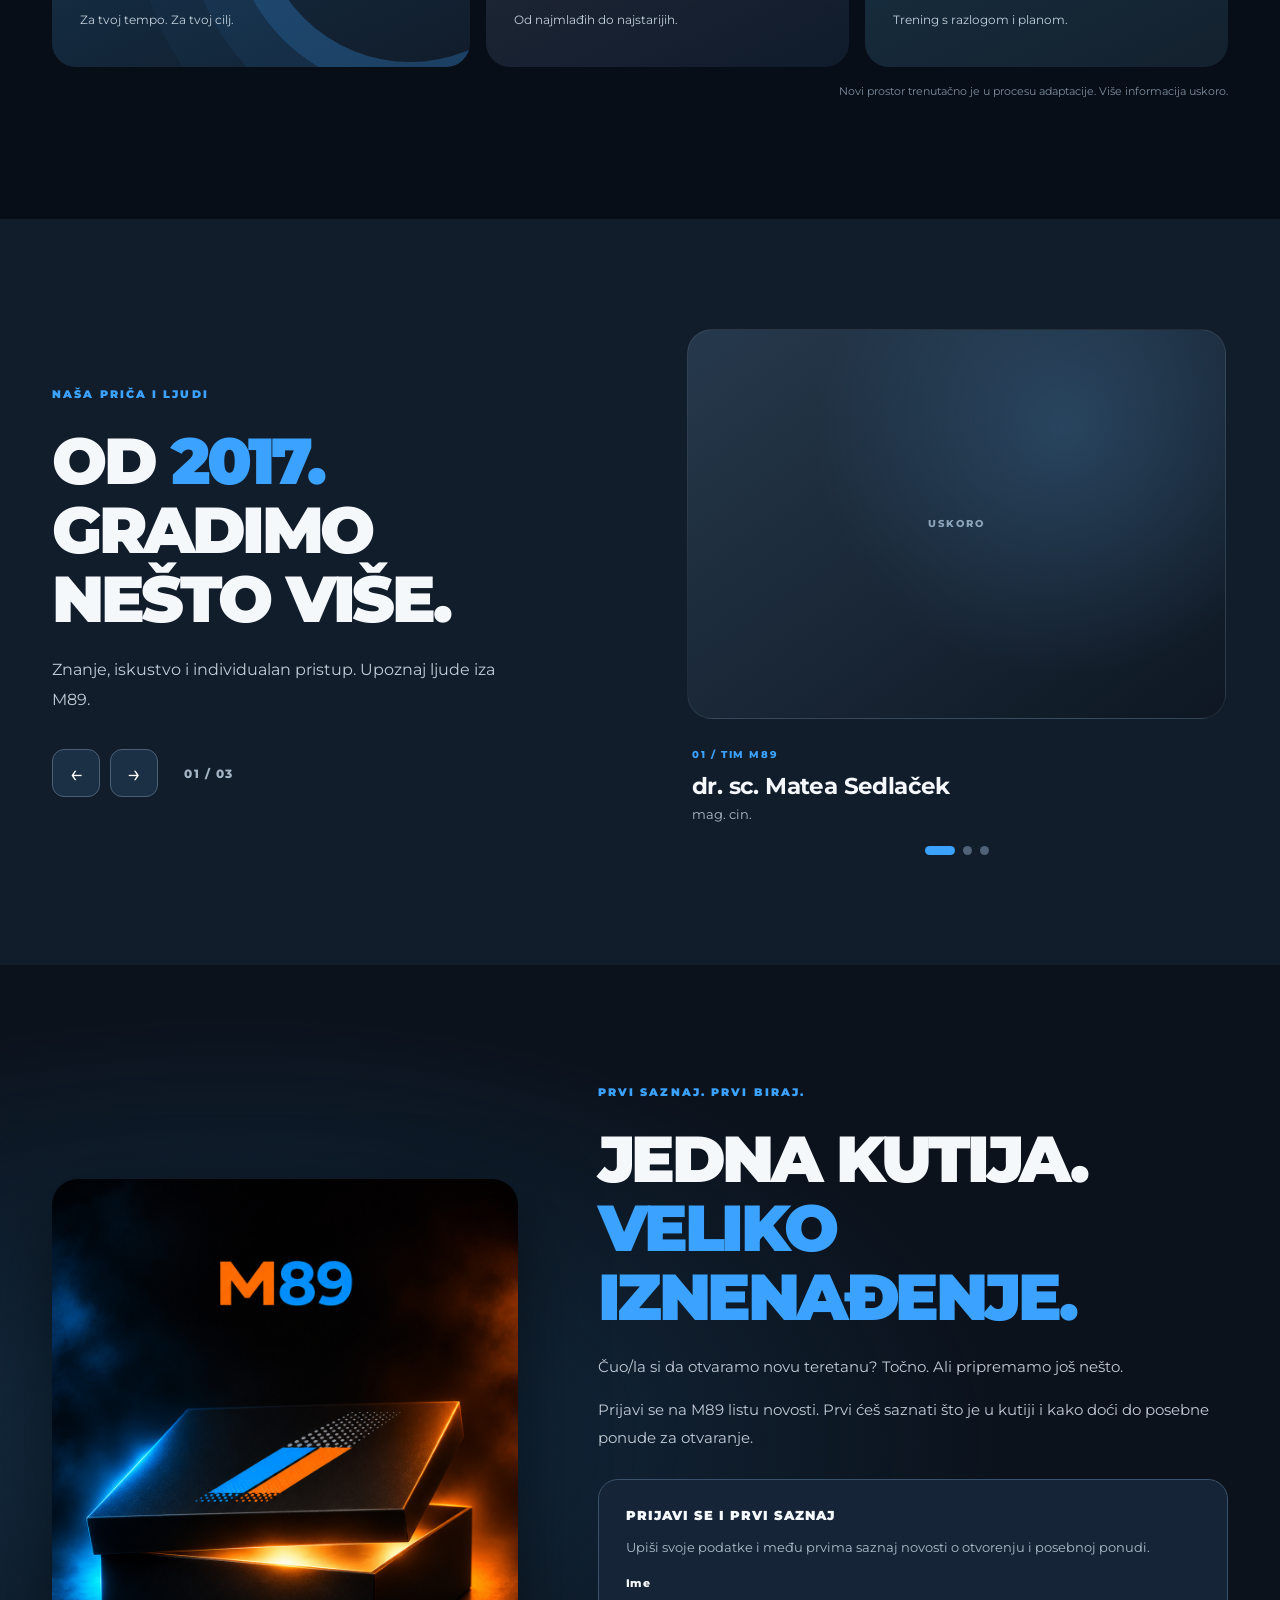
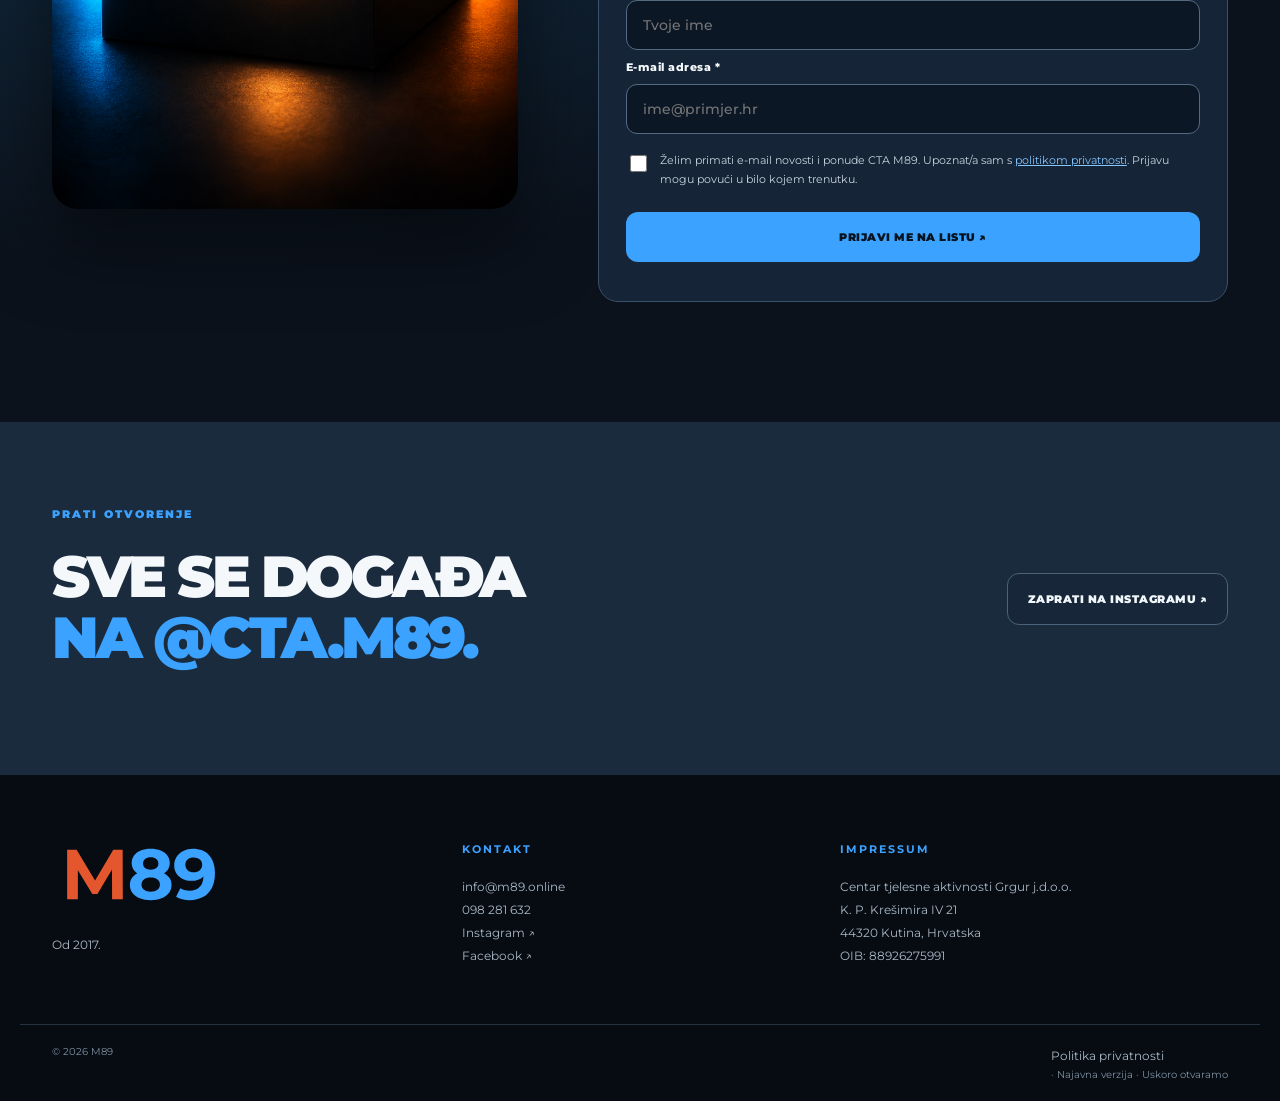
==== commit c7c66cb1: "Add files via upload" ====
--- a/index.html
+++ b/index.html
@@ -1,5 +1,5 @@
 <!doctype html><html lang="hr"><head><meta charset="utf-8"><meta name="viewport" content="width=device-width,initial-scale=1"><meta name="theme-color" content="#080e17"><meta name="description" content="Uskoro otvaramo novu teretanu M89 u Kutini, Centar 2. Više od teretane, za sve generacije, od 2017."><title>M89 Kutina — uskoro otvaramo</title><link rel="preconnect" href="https://fonts.googleapis.com"><link rel="preconnect" href="https://fonts.gstatic.com" crossorigin><link href="https://fonts.googleapis.com/css2?family=Montserrat:wght@400;500;600;700;800;900&display=swap" rel="stylesheet"><link rel="stylesheet" href="styles.css"><link rel="icon" type="image/x-icon" href="favicon.ico"><link rel="icon" type="image/png" sizes="32x32" href="assets/favicon-32x32.png"><link rel="apple-touch-icon" sizes="180x180" href="assets/apple-touch-icon.png"><link rel="canonical" href="https://m89.online/"><meta property="og:type" content="website"><meta property="og:locale" content="hr_HR"><meta property="og:site_name" content="M89"><meta property="og:title" content="M89 — Uskoro otvaramo u Kutini"><meta property="og:description" content="Nova teretana. Više od teretane. Od 2017."><meta property="og:image" content="https://m89.online/assets/og-m89.jpg"><meta property="og:image:width" content="1200"><meta property="og:image:height" content="630"><meta property="og:url" content="https://m89.online/"><meta name="twitter:card" content="summary_large_image"><meta name="twitter:title" content="M89 — Uskoro otvaramo u Kutini"><meta name="twitter:description" content="Nova teretana. Više od teretane. Od 2017."><meta name="twitter:image" content="https://m89.online/assets/og-m89.jpg"></head><body>
-<header class="site-header"><a class="brand" href="#vrh" aria-label="M89 – na početak"><img src="assets/m89-logo.svg" alt="M89 — Centar tjelesne aktivnosti"></a><nav aria-label="Glavni izbornik"><a href="https://www.instagram.com/cta.m89/" target="_blank" rel="noopener noreferrer">INSTAGRAM &#8599;&#65038;</a><a class="nav-platform" href="https://members.m89.online/" target="_blank" rel="noopener noreferrer">ONLINE PLATFORMA &#8599;&#65038;</a></nav></header>
+<header class="site-header"><a class="brand" href="#vrh" aria-label="M89 – na početak"><img src="assets/m89-logo.svg" alt="M89 — Centar tjelesne aktivnosti"></a><nav aria-label="Glavni izbornik"><a class="nav-pricing" href="cjenik.html">CJENIK</a><a href="https://www.instagram.com/cta.m89/" target="_blank" rel="noopener noreferrer">INSTAGRAM &#8599;&#65038;</a><a class="nav-platform" href="https://members.m89.online/" target="_blank" rel="noopener noreferrer">ONLINE PLATFORMA &#8599;&#65038;</a></nav></header>
 <main id="vrh"><section class="hero"><div class="hero-light"></div><div class="shell hero-grid"><div class="hero-copy"><p class="eyebrow fade-in"><span class="pulse"></span> KUTINA · CENTAR 2 · USKORO OTVORENJE</p><h1 class="fade-in">KUTINA,<br>STIŽE <em>NOVI M89.</em></h1><p class="lead fade-in">NOVA TERETANA. <span>I VIŠE OD TERETANE.</span></p><p class="intro fade-in">Uskoro otvaramo novi prostor za trening i kretanje, za sve generacije. </p><div class="hero-buttons fade-in"><a class="button primary" href="#prijava">PRIJAVI SE I PRVI SAZNAJ <span>↓</span></a><a class="button outline" href="https://www.instagram.com/cta.m89/" target="_blank" rel="noopener noreferrer">INSTAGRAM &#8599;&#65038;</a></div><p class="micro fade-in">Prijavi se na listu novosti i među prvima saznaj kako rezervirati svoje mjesto uz posebne uvjete.</p></div></div><div class="scroll-tip">OTKRIJ VIŠE <span>↓</span></div></section>
 <div class="ticker" aria-label="Što pripremamo"><div class="ticker-track"><span>USKORO OTVORENJE</span><i aria-hidden="true" class="ticker-divider"></i><span>TERETANA</span><i aria-hidden="true" class="ticker-divider"></i><span>I VIŠE OD TERETANE</span><i aria-hidden="true" class="ticker-divider"></i><span>ZA SVE GENERACIJE</span><i aria-hidden="true" class="ticker-divider"></i><span>GRUPNI TRENINZI</span><i aria-hidden="true" class="ticker-divider"></i><span>INDIVIDUALNI TRENINZI</span><i aria-hidden="true" class="ticker-divider"></i><span>TRENINZI ZA DJECU</span><i aria-hidden="true" class="ticker-divider"></i><span>TRENINZI ZA UMIROVLJENIKE</span><i aria-hidden="true" class="ticker-divider"></i><span>USKORO OTVORENJE</span><i aria-hidden="true" class="ticker-divider"></i><span>TERETANA</span><i aria-hidden="true" class="ticker-divider"></i><span>I VIŠE OD TERETANE</span><i aria-hidden="true" class="ticker-divider"></i><span>ZA SVE GENERACIJE</span><i aria-hidden="true" class="ticker-divider"></i><span>GRUPNI TRENINZI</span><i aria-hidden="true" class="ticker-divider"></i><span>INDIVIDUALNI TRENINZI</span><i aria-hidden="true" class="ticker-divider"></i><span>TRENINZI ZA DJECU</span><i aria-hidden="true" class="ticker-divider"></i><span>TRENINZI ZA UMIROVLJENIKE</span><i aria-hidden="true" class="ticker-divider"></i></div></div>
 <section class="section shell" id="prostor"><div class="section-heading reveal"><p class="eyebrow">NOVO POGLAVLJE M89</p><h2>VIŠE PROSTORA.<br><span>VIŠE MOGUĆNOSTI.</span></h2><p>Ne otkrivamo još sve. No – pripremamo puno više od klasične teretane.</p></div><div class="tiles"><article class="tile tile-one reveal"><span class="tile-no">01 / PROSTOR</span><div class="tile-art circles"></div><div class="tile-content"><h3>NOVA<br>TERETANA.</h3><p>Za tvoj tempo. Za tvoj cilj.</p></div></article><article class="tile tile-two reveal"><span class="tile-no">02 / ZAJEDNICA</span><div class="tile-art stripes"></div><div class="tile-content"><h3>ZA SVE<br>GENERACIJE.</h3><p>Od najmlađih do najstarijih.</p></div></article><article class="tile tile-three reveal"><span class="tile-no">03 / PRISTUP</span><div class="tile-art glow"></div><div class="tile-content"><h3>STRUČNO.<br>OSOBNO.</h3><p>Trening s razlogom i planom.</p></div></article></div><p class="placeholder-note">Novi prostor trenutačno je u procesu adaptacije. Više informacija uskoro.</p></section>
--- a/styles.css
+++ b/styles.css
@@ -31,3 +31,11 @@
  .hero-buttons{margin-top:34px}
  .ticker-track{gap:24px}
 }
+
+/* Cjenik M89 */
+.site-header nav{display:flex;align-items:center;gap:clamp(12px,2vw,30px)}.site-header nav .nav-pricing{color:#3ca2ff;font-weight:900;letter-spacing:.05em}.site-header nav .nav-pricing[aria-current=page]{border-bottom:2px solid #e4572e;padding-bottom:5px}
+.price-page{padding-top:80px;padding-bottom:110px}.price-page>h1{font-size:clamp(44px,7vw,94px);font-weight:900;letter-spacing:-.055em;line-height:1.02;margin:20px 0 22px}.price-page>h1 span{color:#3ca2ff}.price-lead{font-size:clamp(17px,2.1vw,24px);color:#b6c4d2;margin-bottom:36px}.price-notice{border-left:4px solid #e4572e;background:#132134;border-radius:0 14px 14px 0;padding:22px 26px;display:flex;flex-wrap:wrap;gap:12px 30px;margin-bottom:60px}.price-notice strong{color:#3ca2ff}.price-notice span{color:#c2d0dc}.price-group{margin-bottom:58px}.price-group h2{color:#3ca2ff;font-size:clamp(23px,3vw,38px);font-weight:800;letter-spacing:-.025em;margin:0 0 20px}.price-table-wrap{border:1px solid #263a4f;border-radius:16px;overflow:hidden;background:#0d1724}.price-table-wrap table{width:100%;border-collapse:collapse;text-align:left}.price-table-wrap th,.price-table-wrap td{padding:17px 18px;border-bottom:1px solid #243447;vertical-align:middle}.price-table-wrap thead th{background:#192a3d;color:#b5c9db;text-transform:uppercase;letter-spacing:.045em;font-size:11px}.price-table-wrap tbody th{font-weight:600}.price-table-wrap tbody tr:last-child th,.price-table-wrap tbody tr:last-child td{border-bottom:0}.price-table-wrap tbody tr:hover{background:#142338}.price-table-wrap td{color:#c6d5e3;white-space:nowrap}.price-table-wrap td.now{color:#3ca2ff;font-weight:900;font-size:18px}.price-download{border:1px solid #3b5166;border-radius:20px;background:linear-gradient(110deg,#112238,#0c1420);padding:28px;display:flex;justify-content:space-between;align-items:center;gap:22px}.price-download h2{font-size:22px;margin:0 0 8px}.price-download p{color:#b6c4d2;margin:0}.price-download .button{flex-shrink:0}.price-footnote{color:#a9b7c6;margin-top:35px}.price-footnote a{color:#3ca2ff;text-decoration:underline;text-underline-offset:3px}
+@media(max-width:760px){.site-header nav{gap:11px;flex-wrap:wrap;justify-content:flex-end}.site-header nav .nav-pricing{font-size:12px}.price-page{padding-top:48px;padding-bottom:65px}.price-notice{padding:18px}.price-group{margin-bottom:42px}.price-table-wrap{border:0;background:transparent;overflow:visible}.price-table-wrap table,.price-table-wrap tbody,.price-table-wrap tr,.price-table-wrap th,.price-table-wrap td{display:block;width:100%}.price-table-wrap thead{display:none}.price-table-wrap tbody tr{display:grid;grid-template-columns:1fr 1fr;gap:7px 12px;border:1px solid #2a3d51;border-radius:14px;background:#101e2e;padding:16px;margin-bottom:12px}.price-table-wrap tbody th{grid-column:1/-1;font-size:16px;padding:0;border:0}.price-table-wrap tbody td{padding:0;border:0;font-size:12px}.price-table-wrap tbody td:nth-child(2){grid-column:1/-1;color:#96aabc}.price-table-wrap tbody td.now{font-size:20px}.price-table-wrap tbody td.now:before{content:'Trenutno';display:block;color:#93a8bc;font-size:10px;font-weight:500;margin-bottom:4px}.price-table-wrap tbody td:last-child:before{content:'10. 9. 2026.';display:block;color:#93a8bc;font-size:10px;margin-bottom:8px}.price-download{display:block}.price-download .button{display:inline-flex;margin-top:22px}}
+@media(max-width:480px){.site-header nav .nav-pricing{font-size:11px}.price-page>h1{font-size:44px}}
+
+.massage-note{display:block;font-size:12px;font-weight:400;line-height:1.5;color:#9eafc1;margin-top:4px;letter-spacing:0}
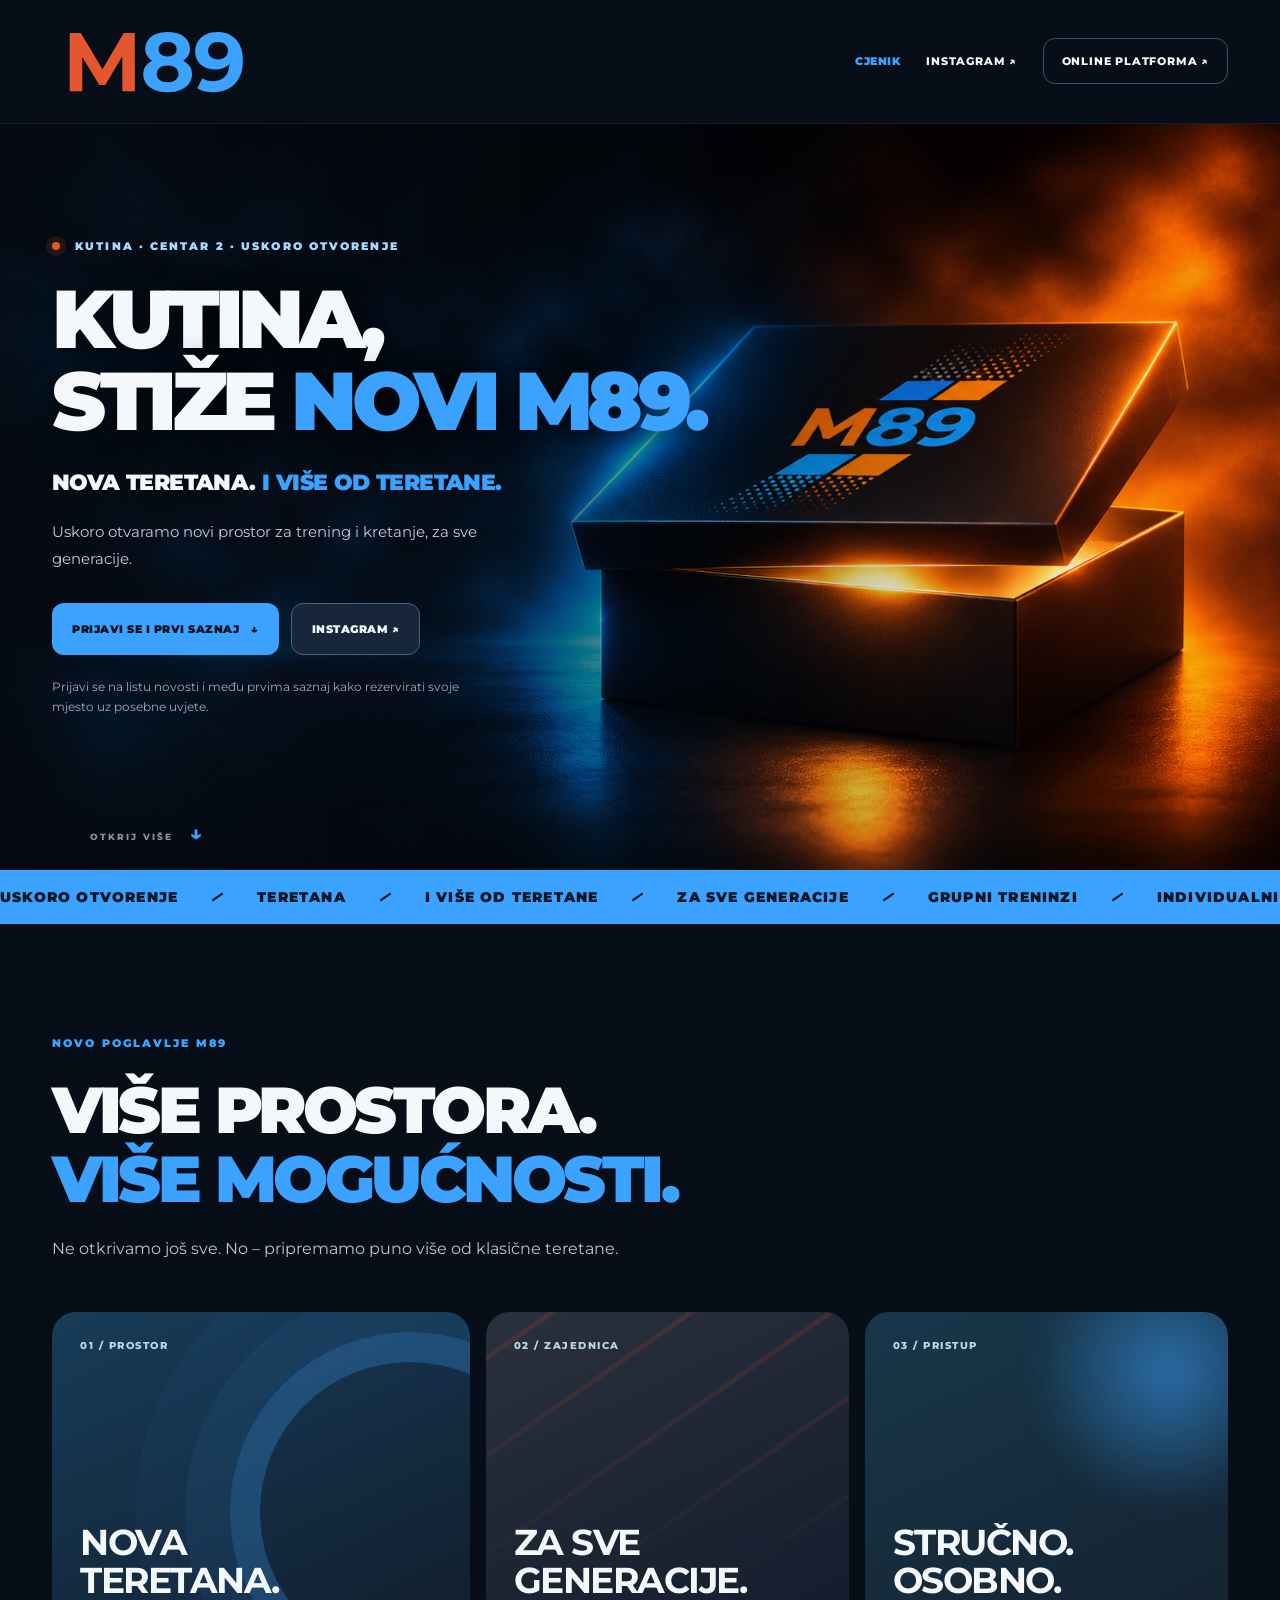
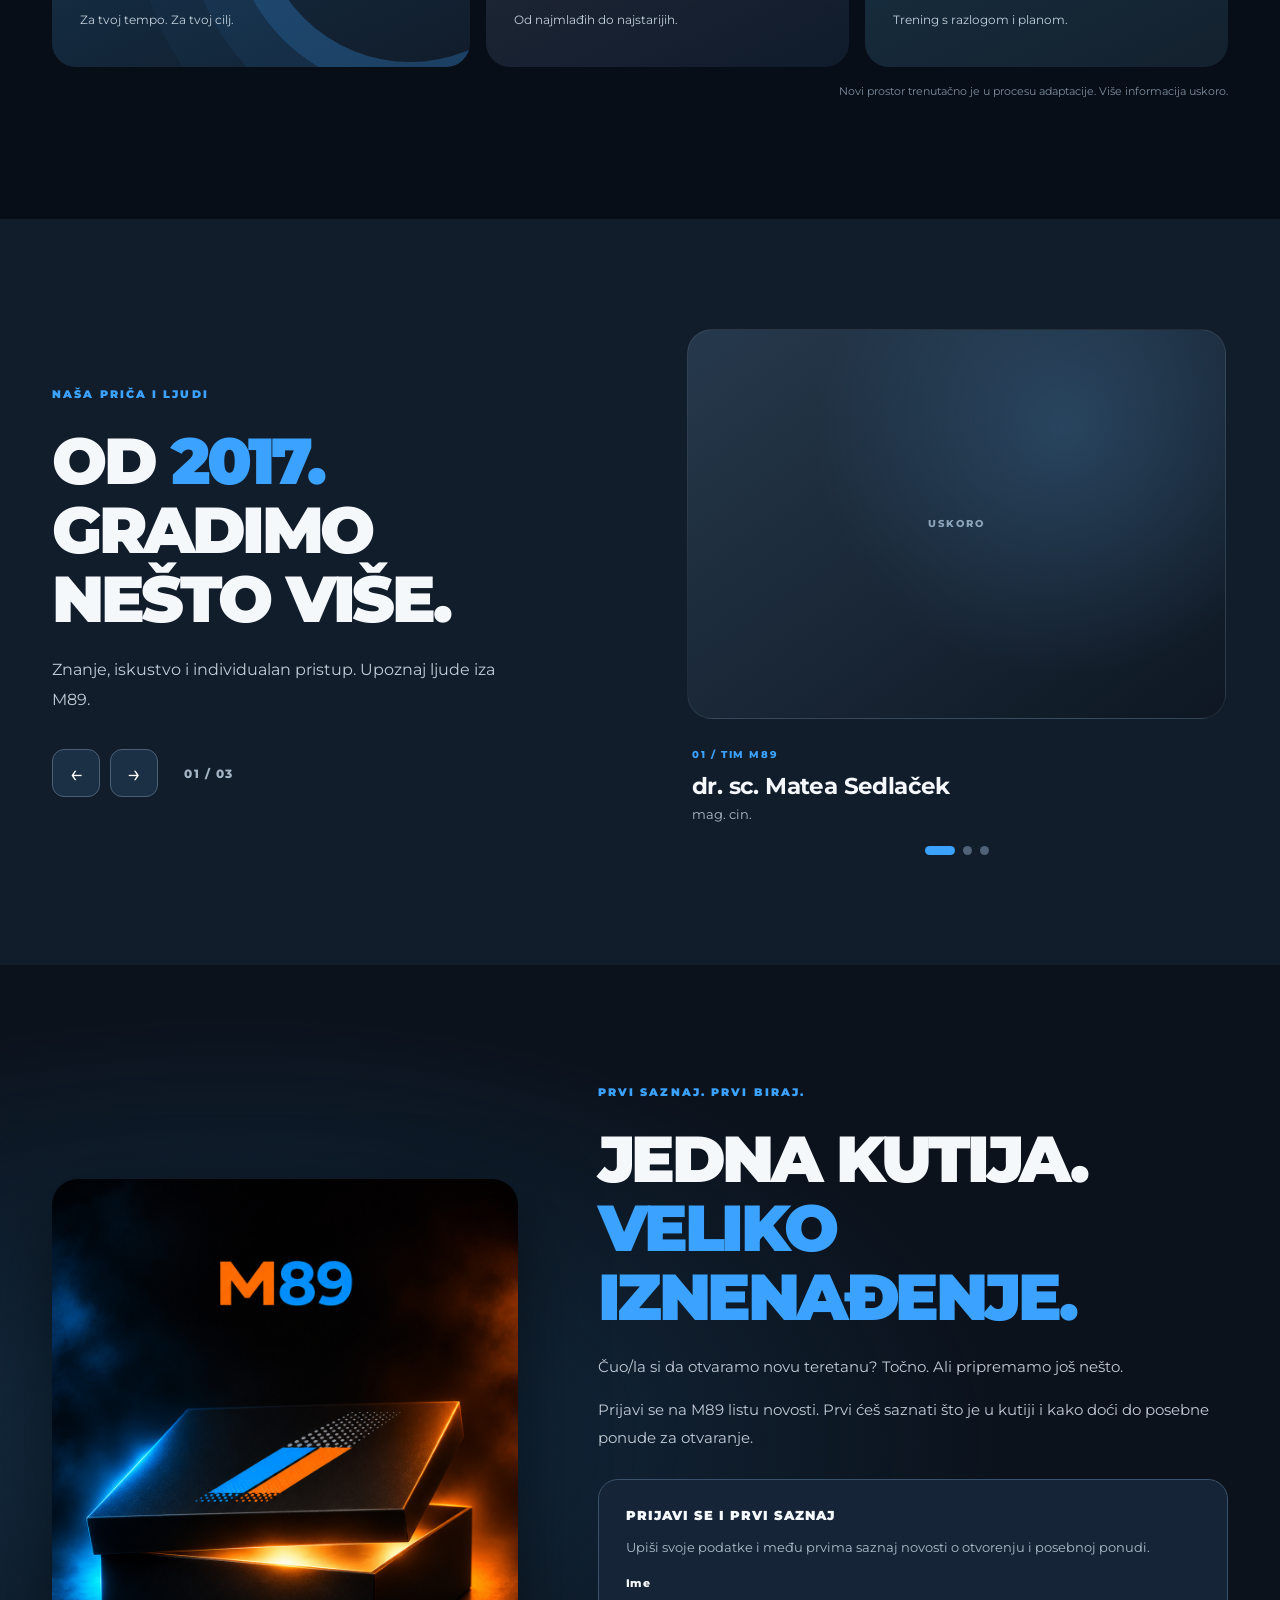
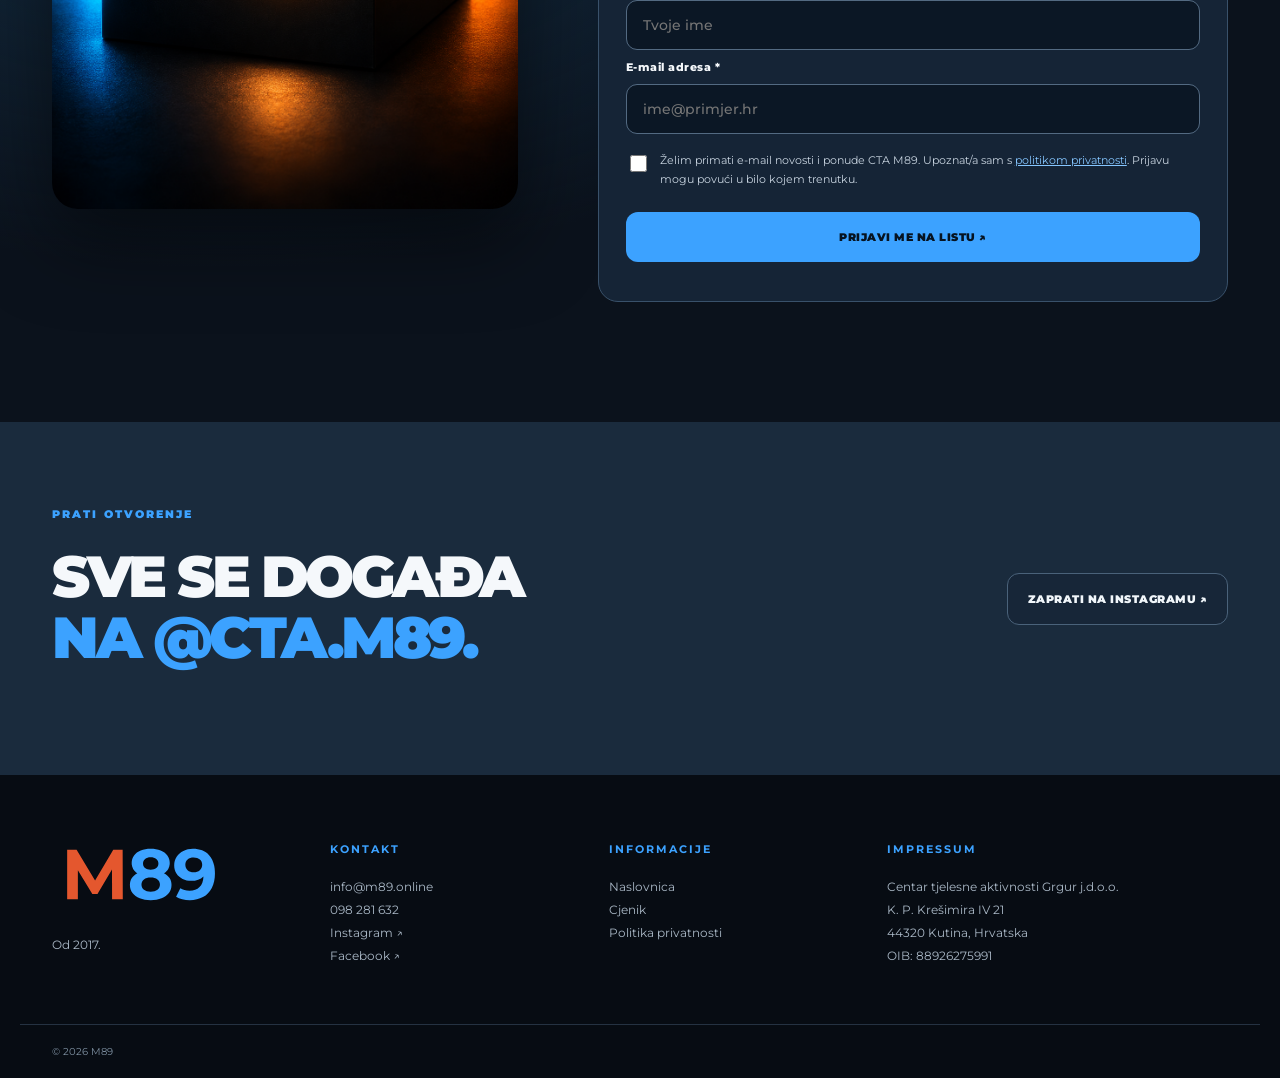
==== commit 8e3a6e50: "Update index.html" ====
--- a/index.html
+++ b/index.html
@@ -6,5 +6,45 @@
 <section class="team-section" id="tim"><div class="shell team-layout"><div class="team-intro reveal"><p class="eyebrow">NAŠA PRIČA I LJUDI</p><h2>OD <span>2017.</span><br>GRADIMO<br>NEŠTO VIŠE.</h2><p>Znanje, iskustvo i individualan pristup. Upoznaj ljude iza M89.</p><div class="team-controls"><button type="button" id="prev" aria-label="Prethodni član tima">←</button><button type="button" id="next" aria-label="Sljedeći član tima">→</button><span id="team-count" aria-live="polite">01 / 03</span></div></div><div class="team-slider reveal" aria-label="Galerija tima"><div class="team-track" id="team-track"><article class="team-card"><div class="team-photo"><span>USKORO</span></div><div class="team-details"><span>01 / TIM M89</span><h3>dr. sc. Matea Sedlaček</h3><p>mag. cin.</p></div></article><article class="team-card"><div class="team-photo photo-two"><span>USKORO</span></div><div class="team-details"><span>02 / TIM M89</span><h3>Luka Vizner</h3><p>univ. bacc. cin.</p></div></article><article class="team-card"><div class="team-photo photo-three"><span>USKORO</span></div><div class="team-details"><span>03 / TIM M89</span><h3>Borna Čimbur</h3><p>mag. cin.</p></div></article></div><div class="team-dots" id="team-dots"><button aria-label="Matea" class="active" data-slide="0"></button><button aria-label="Luka" data-slide="1"></button><button aria-label="Borna" data-slide="2"></button></div></div></div></section>
 <section class="tease-section" id="prijava"><div class="shell tease-grid"><div class="tease-visual reveal"><img src="assets/kutija-detalj.png" alt="M89 misteriozna kutija — detalje otkrivamo uskoro" loading="lazy"></div><div class="tease-copy reveal"><p class="eyebrow">PRVI SAZNAJ. PRVI BIRAJ.</p><h2>JEDNA KUTIJA.<br><span>VELIKO IZNENAĐENJE.</span></h2><p>Čuo/la si da otvaramo novu teretanu? Točno. Ali pripremamo još nešto.</p><p>Prijavi se na M89 listu novosti. Prvi ćeš saznati što je u kutiji i kako doći do posebne ponude za otvaranje.</p><div class="signup-box"><div class="signup-title">PRIJAVI SE I PRVI SAZNAJ</div><p>Upiši svoje podatke i među prvima saznaj novosti o otvorenju i posebnoj ponudi.</p><form class="newsletter-form" action="https://members.m89.online/email_lists/916568/subscriptions" accept-charset="UTF-8" method="post"><label for="subscriber-name">Ime</label><input id="subscriber-name" type="text" name="name" autocomplete="given-name" placeholder="Tvoje ime"><label for="subscriber-email">E-mail adresa <span aria-hidden="true">*</span></label><input id="subscriber-email" type="email" name="email" autocomplete="email" required placeholder="ime@primjer.hr"><label class="consent"><input type="checkbox" required name="m89_consent_ui" value="yes"><span>Želim primati e-mail novosti i ponude CTA M89. Upoznat/a sam s <a href="politika-privatnosti.html" target="_blank" rel="noopener">politikom privatnosti</a>. Prijavu mogu povući u bilo kojem trenutku.</span></label><button class="button primary full" type="submit">PRIJAVI ME NA LISTU &#8599;&#65038;</button></form></div></div></div></section>
 <section class="social-section"><div class="shell social-inner reveal"><div><p class="eyebrow">PRATI OTVORENJE</p><h2>SVE SE DOGAĐA<br><span>NA @CTA.M89.</span></h2></div><a class="button outline" href="https://www.instagram.com/cta.m89/" target="_blank" rel="noopener noreferrer">ZAPRATI NA INSTAGRAMU &#8599;&#65038;</a></div></section></main>
-<footer class="footer"><div class="shell footer-grid"><div><img class="footer-logo" src="assets/m89-logo.svg" alt="M89 Centar tjelesne aktivnosti"><p>Od 2017.</p></div><div><h3>KONTAKT</h3><a href="mailto:info@m89.online">info@m89.online</a><a href="tel:+38598281632">098 281 632</a><a href="https://www.instagram.com/cta.m89/" target="_blank" rel="noopener noreferrer">Instagram &#8599;&#65038;</a><a href="https://www.facebook.com/cta.m89" target="_blank" rel="noopener noreferrer">Facebook &#8599;&#65038;</a></div><div><h3>IMPRESSUM</h3><p>Centar tjelesne aktivnosti Grgur j.d.o.o.<br>K. P. Krešimira IV 21<br>44320 Kutina, Hrvatska<br>OIB: 88926275991</p></div></div><div class="shell footer-bottom"><span>© <span id="year">2026</span> M89</span><span><a href="politika-privatnosti.html">Politika privatnosti</a> · Najavna verzija · Uskoro otvaramo</span></div></footer>
+
+<footer class="footer">
+  <div class="shell footer-grid footer-grid-four">
+
+    <div>
+      <img class="footer-logo" src="/assets/m89-logo.svg" alt="M89 Centar tjelesne aktivnosti">
+      <p>Od 2017.</p>
+    </div>
+
+    <div>
+      <h3>KONTAKT</h3>
+      <a href="mailto:info@m89.online">info@m89.online</a>
+      <a href="tel:+38598281632">098 281 632</a>
+      <a href="https://www.instagram.com/cta.m89/" target="_blank" rel="noopener noreferrer">Instagram &#8599;&#65038;</a>
+      <a href="https://www.facebook.com/cta.m89" target="_blank" rel="noopener noreferrer">Facebook &#8599;&#65038;</a>
+    </div>
+
+    <div>
+      <h3>INFORMACIJE</h3>
+      <a href="/">Naslovnica</a>
+      <a href="/cjenik.html">Cjenik</a>
+      <a href="/politika-privatnosti.html">Politika privatnosti</a>
+    </div>
+
+    <div>
+      <h3>IMPRESSUM</h3>
+      <p>
+        Centar tjelesne aktivnosti Grgur j.d.o.o.<br>
+        K. P. Krešimira IV 21<br>
+        44320 Kutina, Hrvatska<br>
+        OIB: 88926275991
+      </p>
+    </div>
+
+  </div>
+
+  <div class="shell footer-bottom">
+    <span>© <span id="year">2026</span> M89</span>
+  </div>
+</footer>
+
 <script src="script.js"></script></body></html>
--- a/styles.css
+++ b/styles.css
@@ -39,3 +39,51 @@
 @media(max-width:480px){.site-header nav .nav-pricing{font-size:11px}.price-page>h1{font-size:44px}}
 
 .massage-note{display:block;font-size:12px;font-weight:400;line-height:1.5;color:#9eafc1;margin-top:4px;letter-spacing:0}
+
+
+/* M89 - Footer s četiri stupca */
+
+.footer-grid.footer-grid-four {
+  grid-template-columns: 1fr 1fr 1fr 1.4fr;
+  gap: 35px;
+  align-items: start;
+}
+
+.footer-grid-four > div {
+  min-width: 0;
+}
+
+.footer-grid-four a {
+  overflow-wrap: anywhere;
+}
+
+.footer-grid-four .footer-logo {
+  width: 175px;
+  max-width: 100%;
+}
+
+.footer-grid-four h3 {
+  margin: 12px 0 20px;
+}
+
+@media (max-width: 900px) {
+  .footer-grid.footer-grid-four {
+    grid-template-columns: 1fr 1fr;
+    gap: 35px;
+  }
+
+  .footer-grid-four > div:first-child {
+    grid-column: auto;
+  }
+}
+
+@media (max-width: 480px) {
+  .footer-grid.footer-grid-four {
+    grid-template-columns: 1fr;
+    gap: 24px;
+  }
+
+  .footer-grid-four .footer-logo {
+    width: 155px;
+  }
+}
